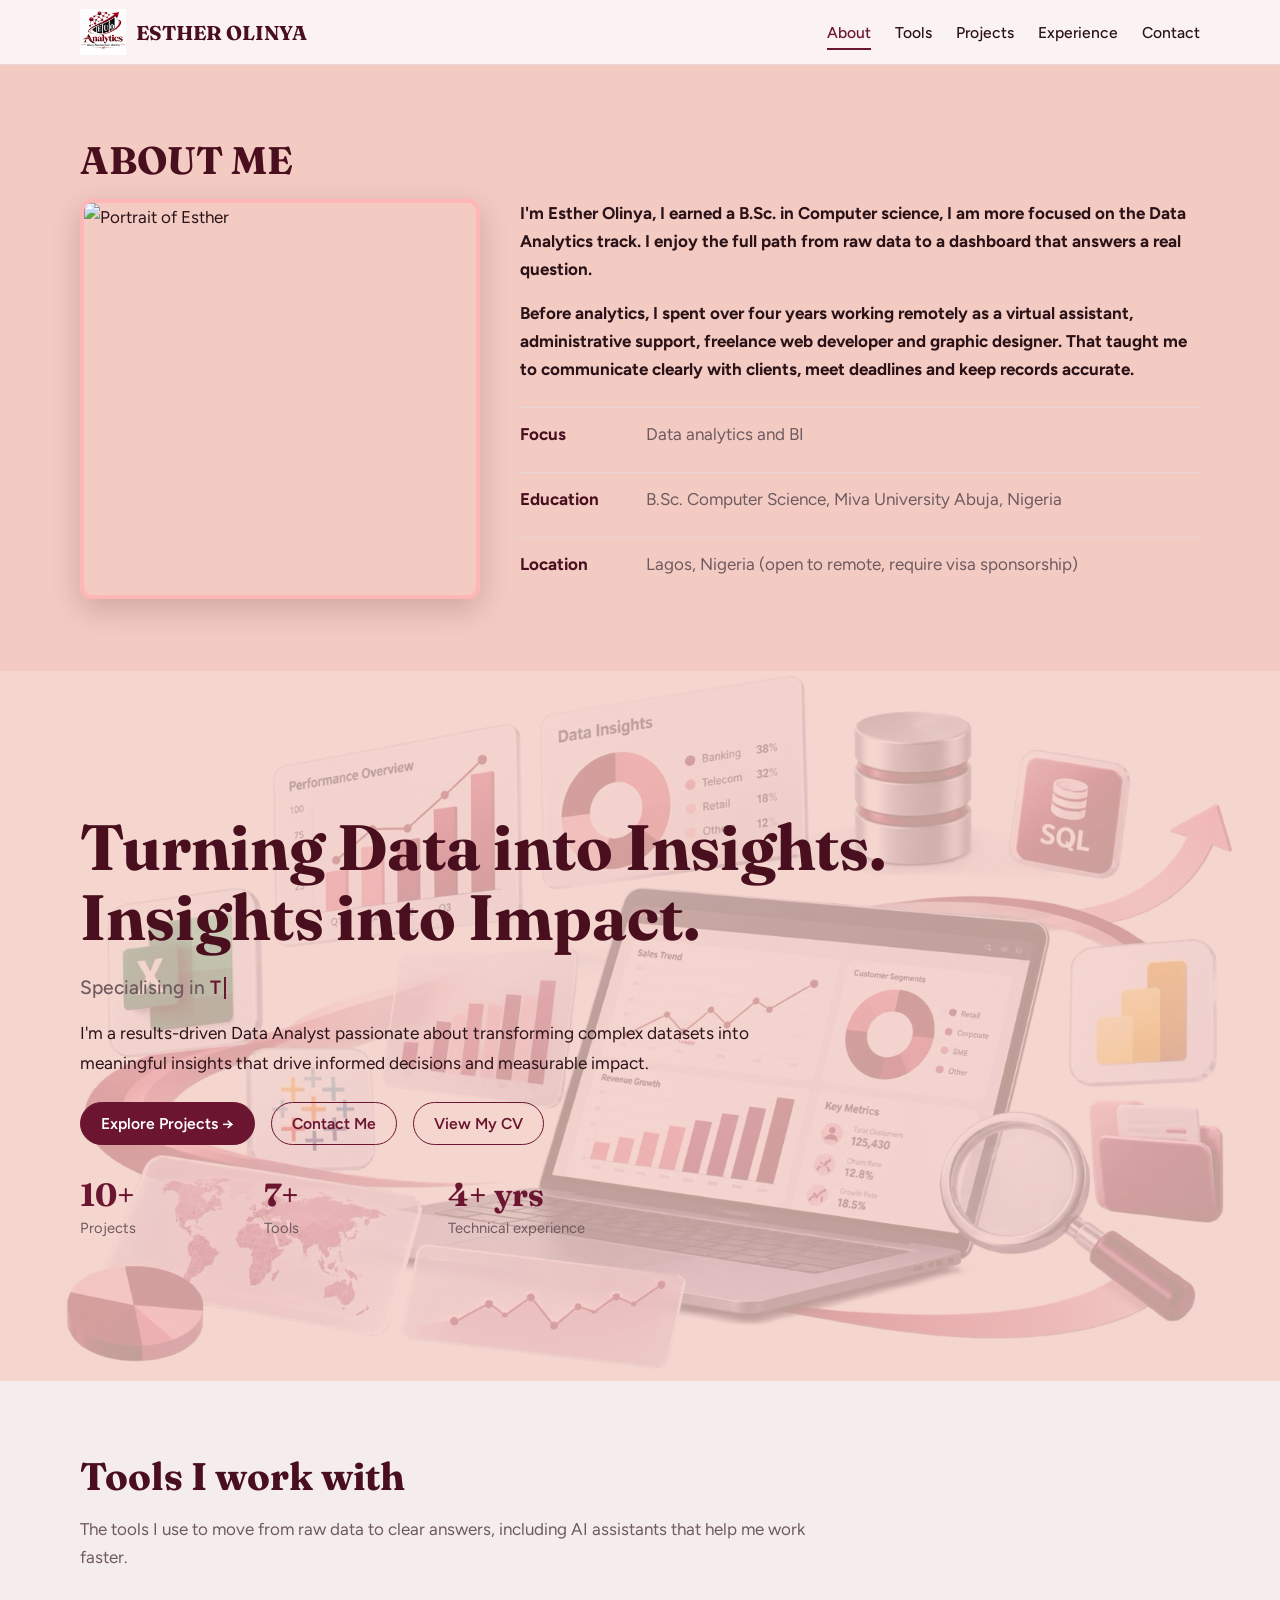
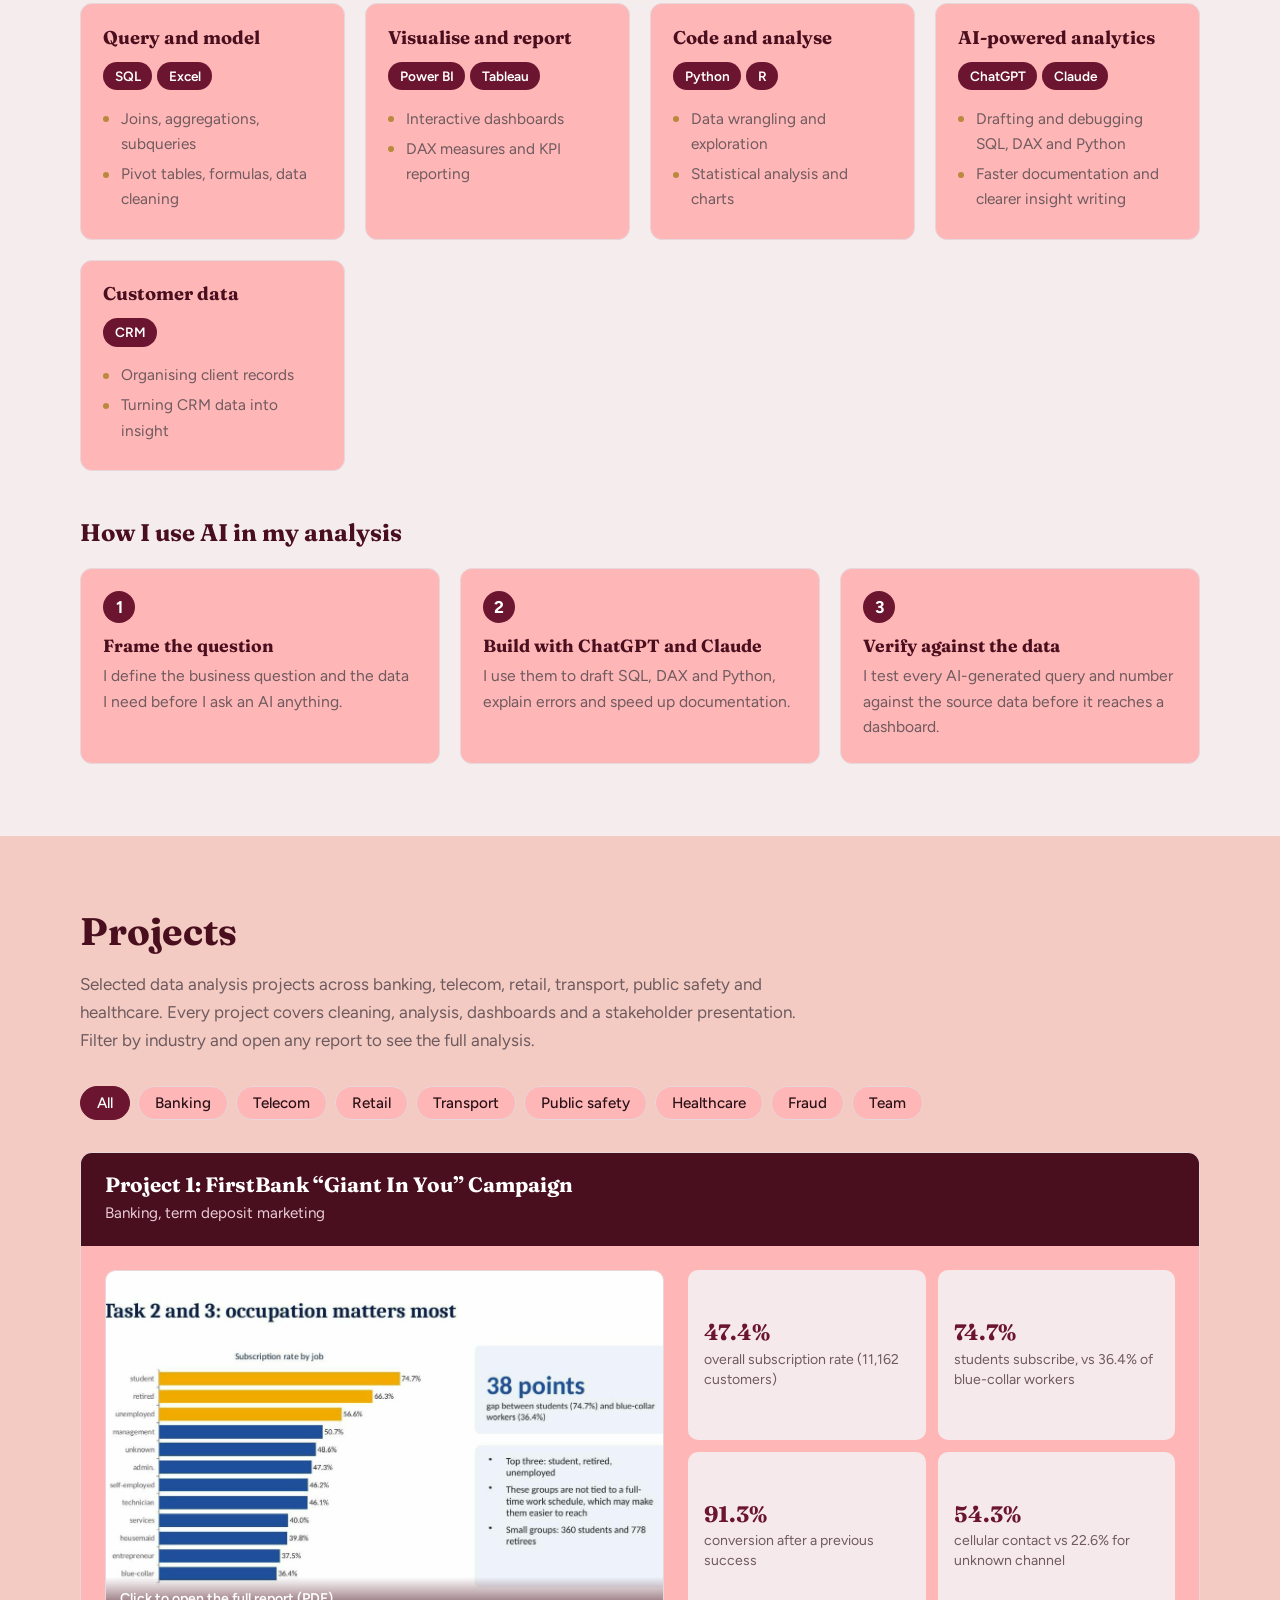
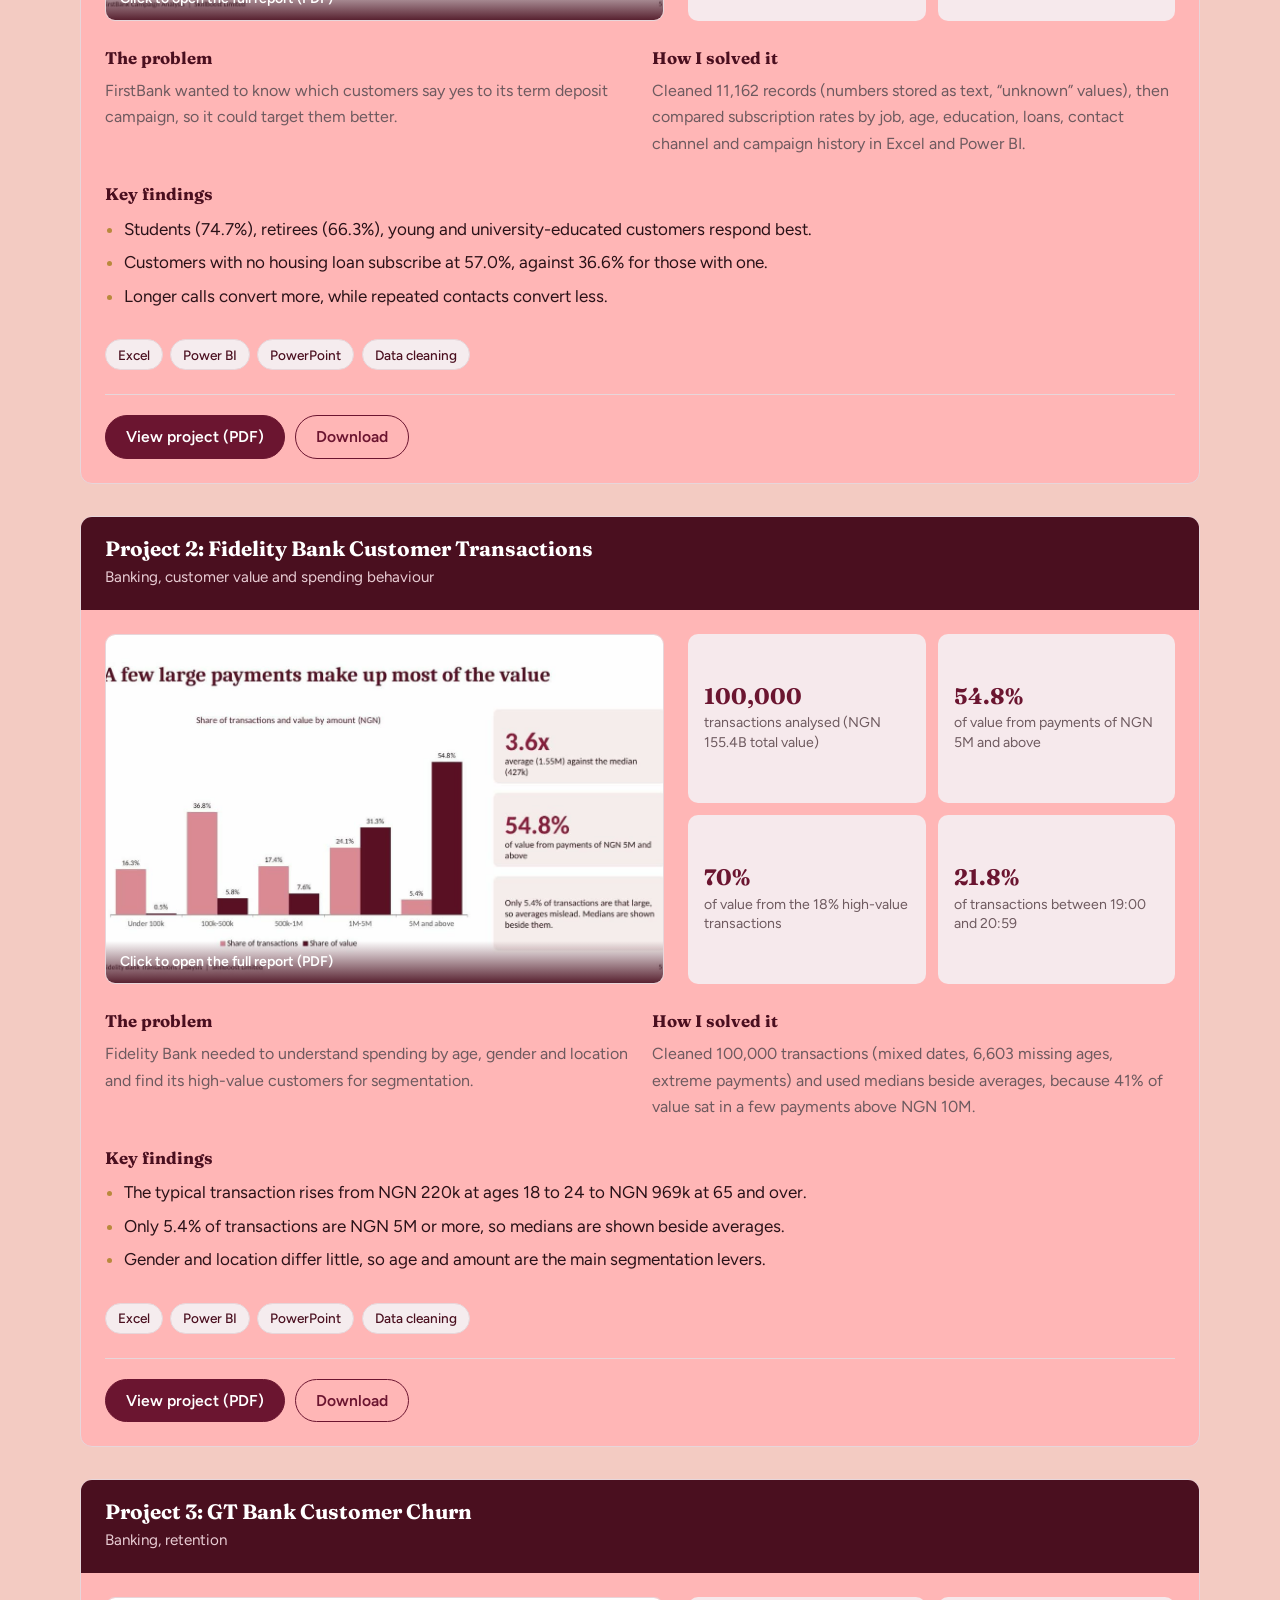
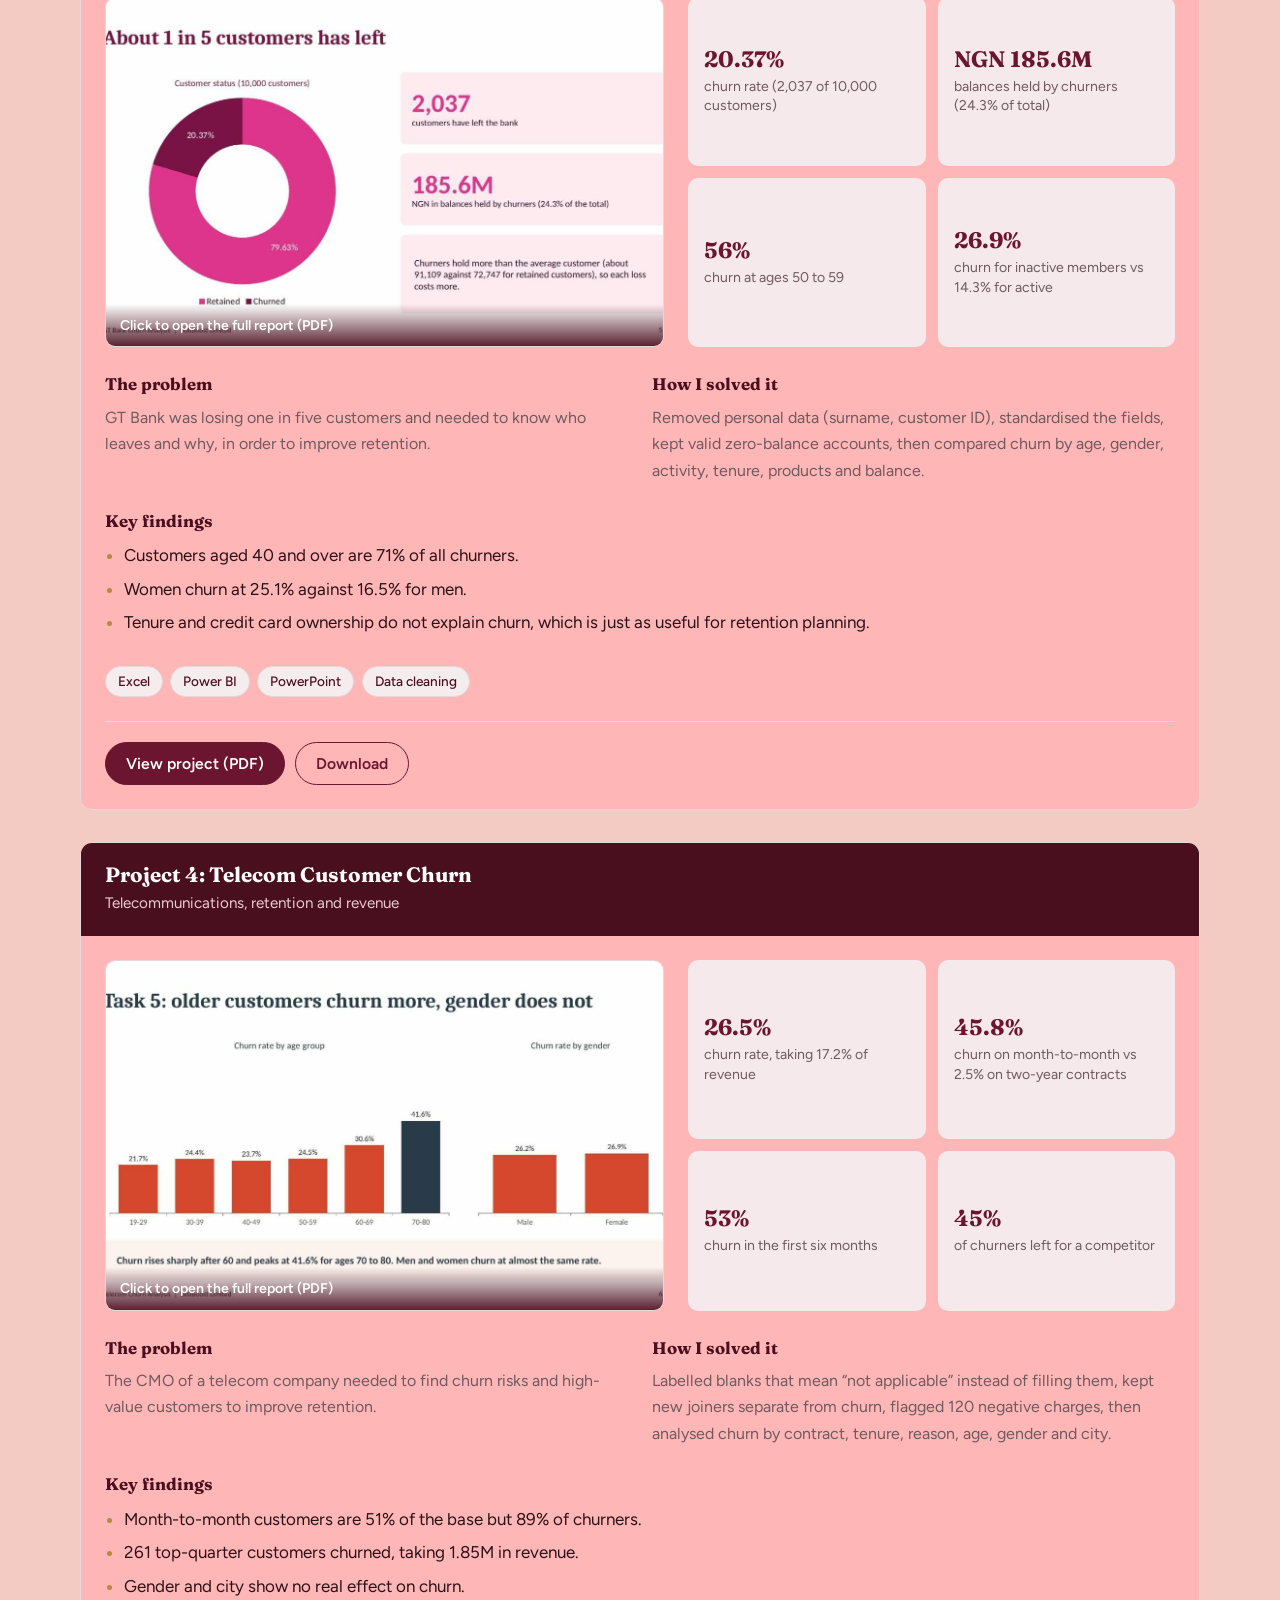
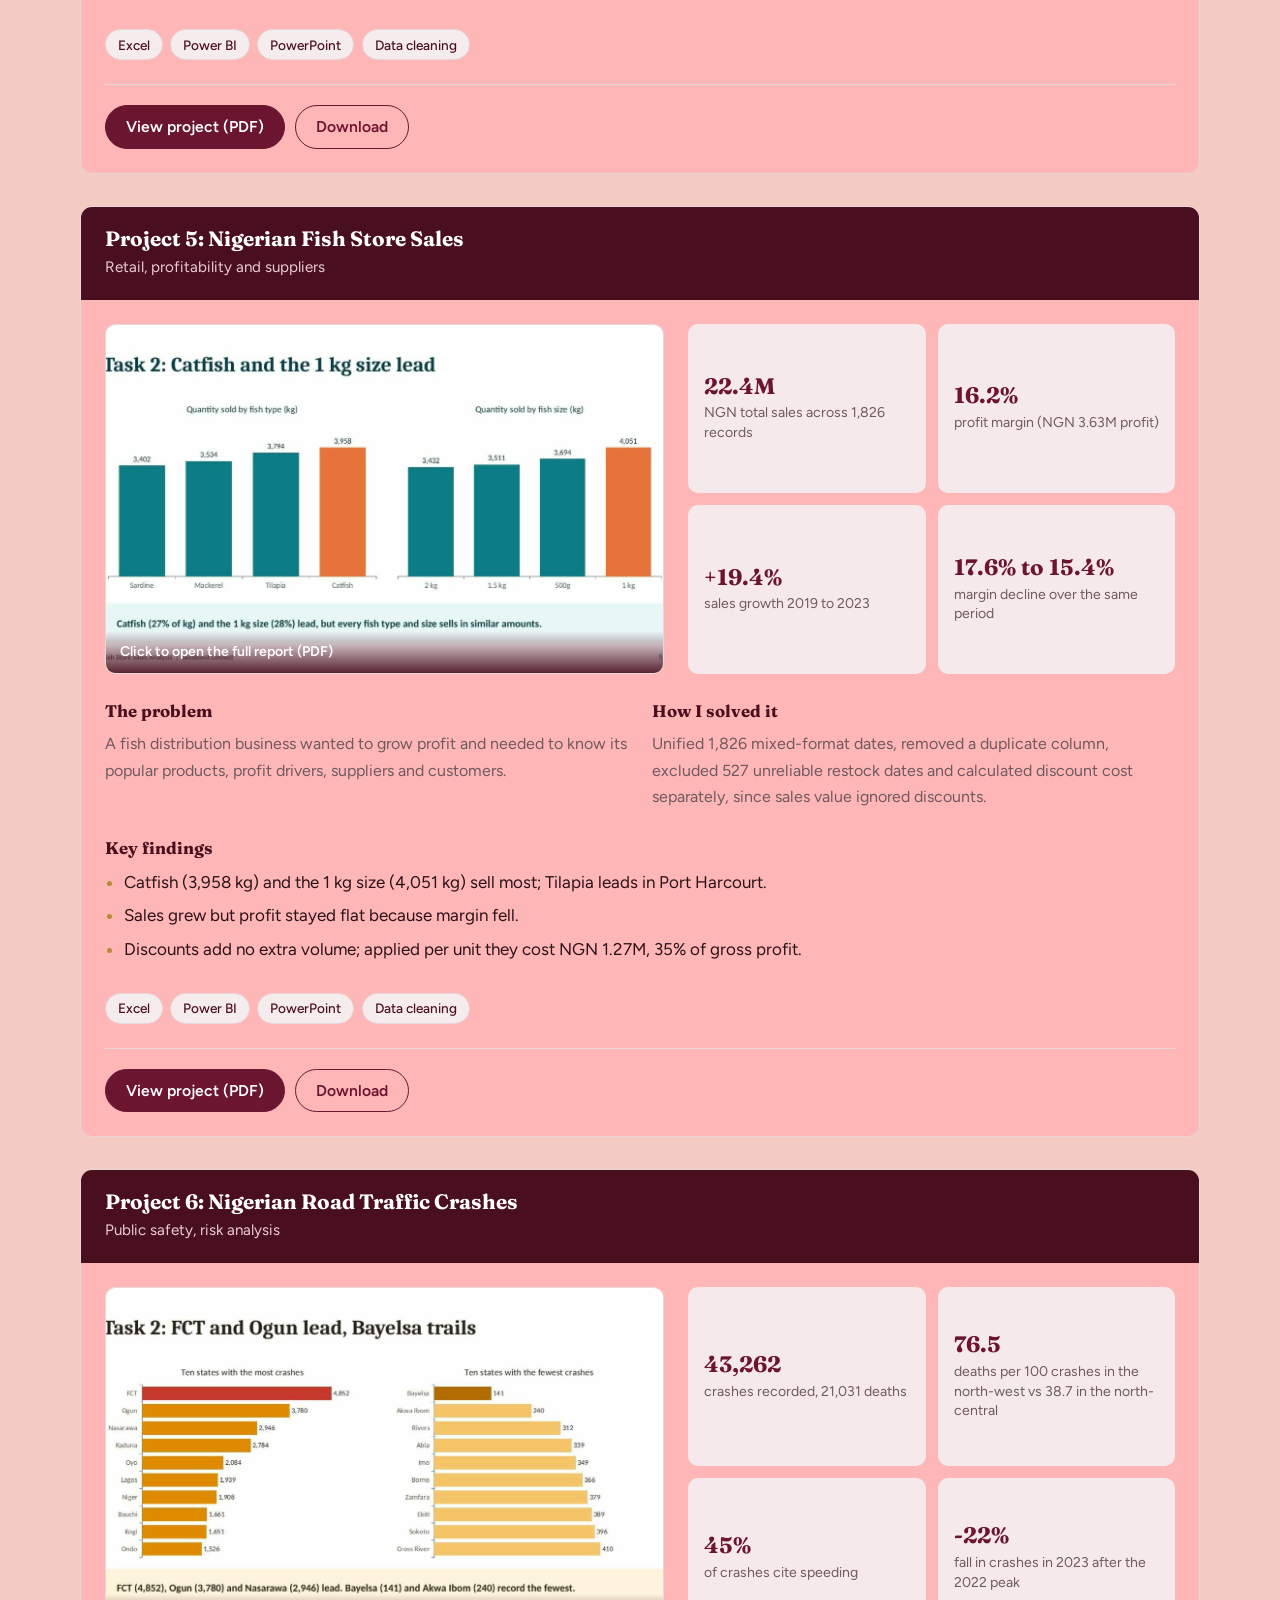
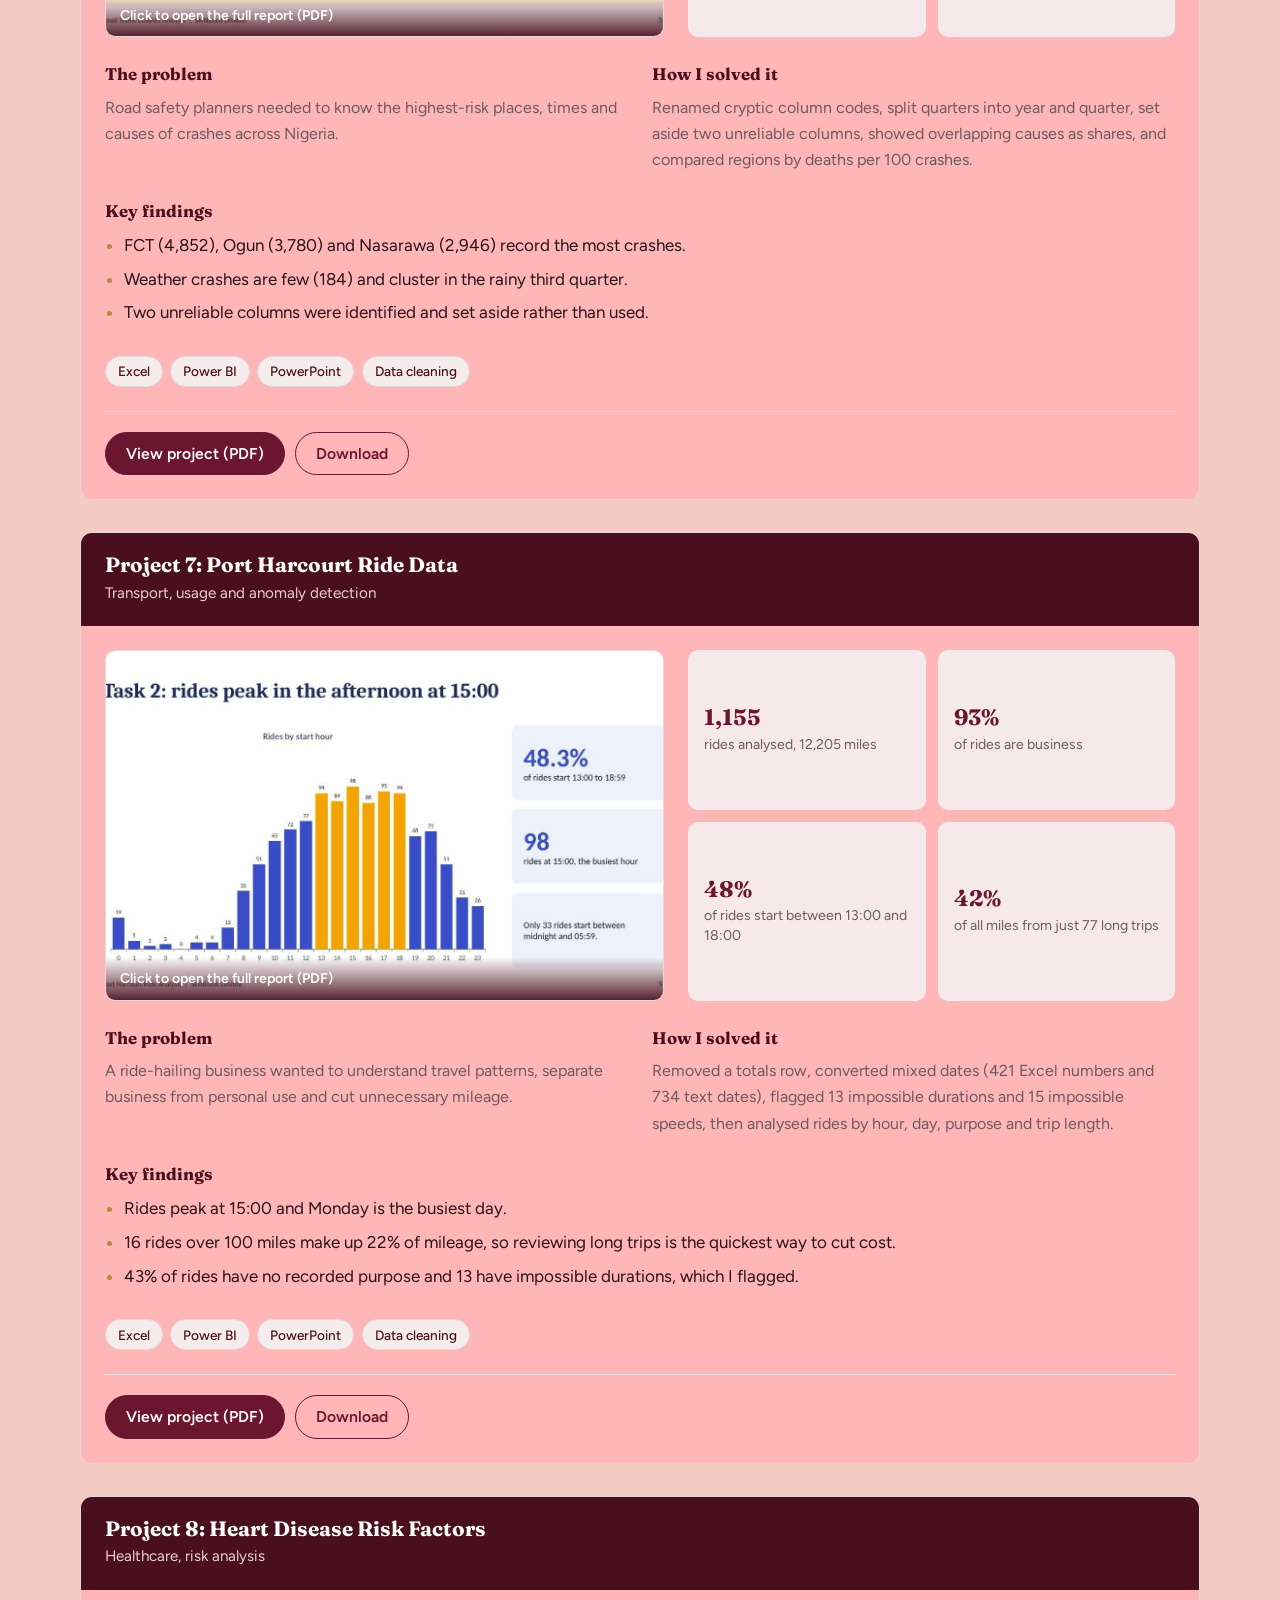
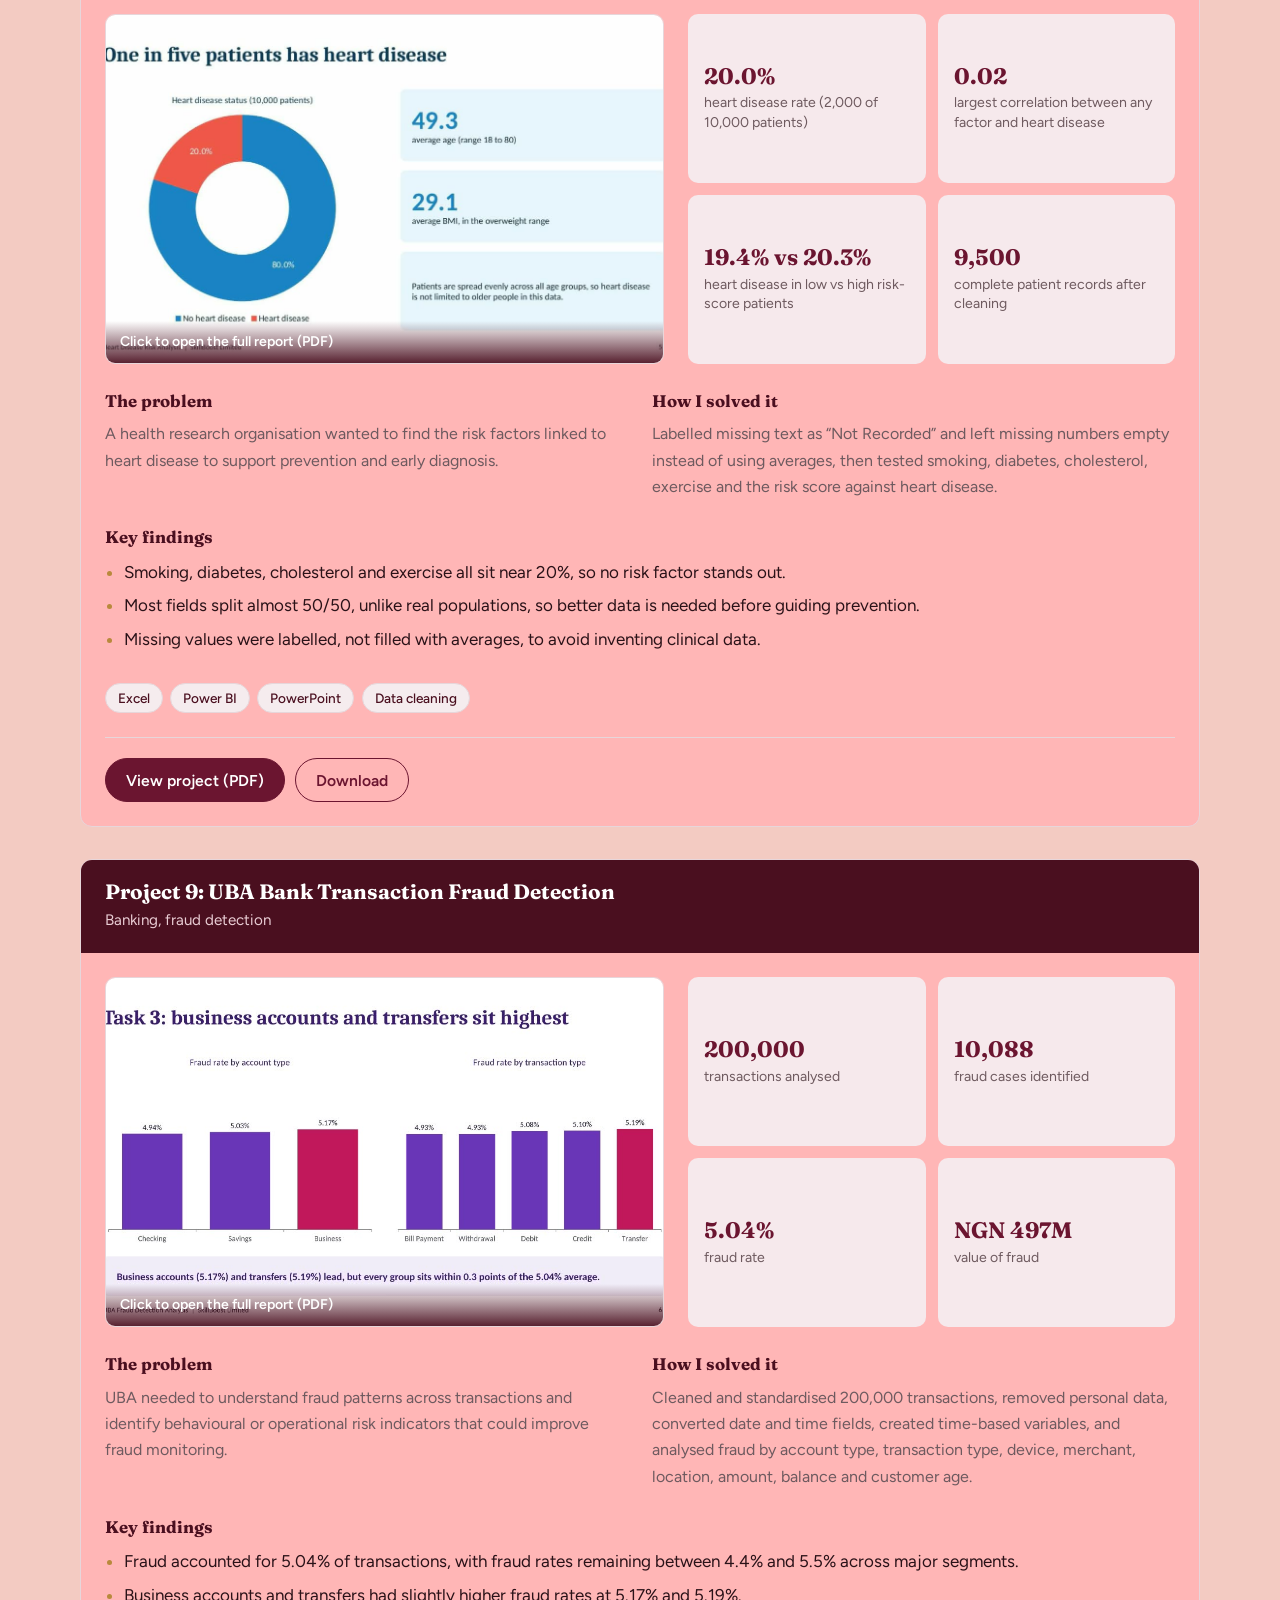
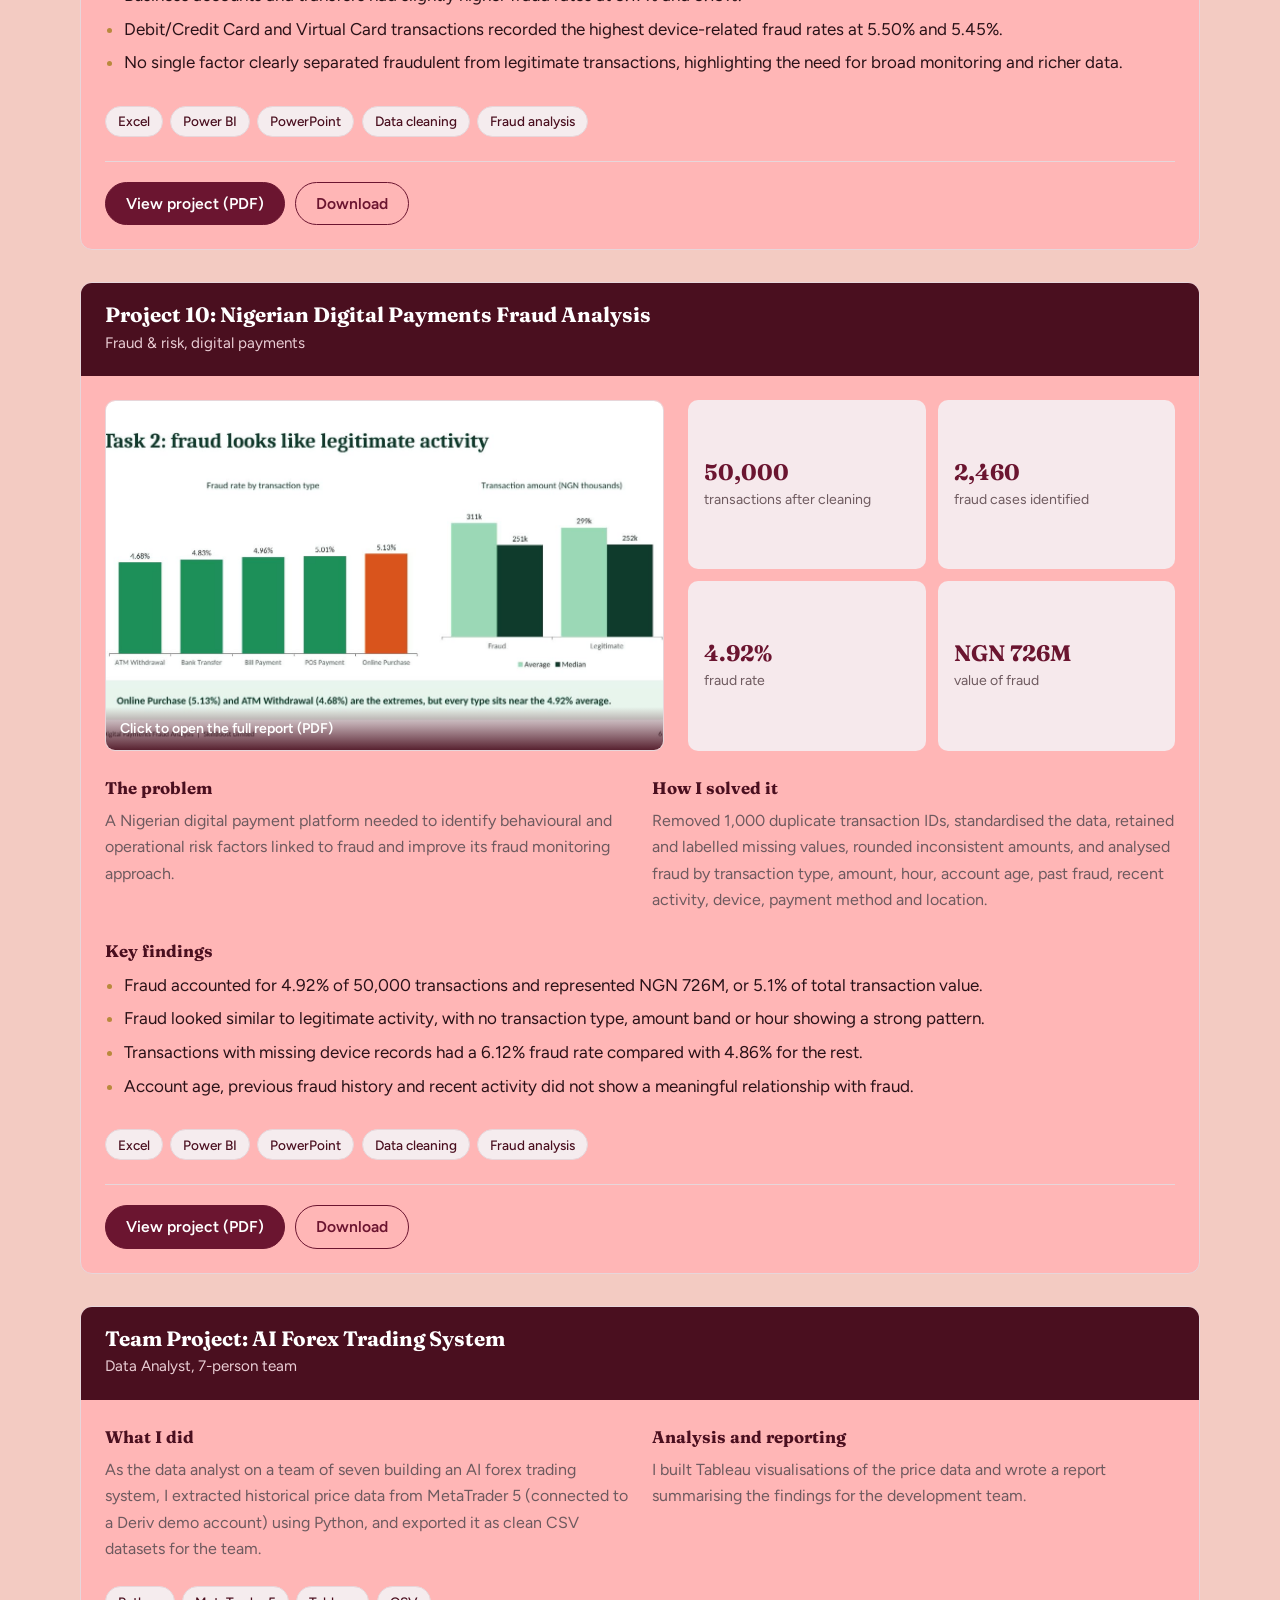
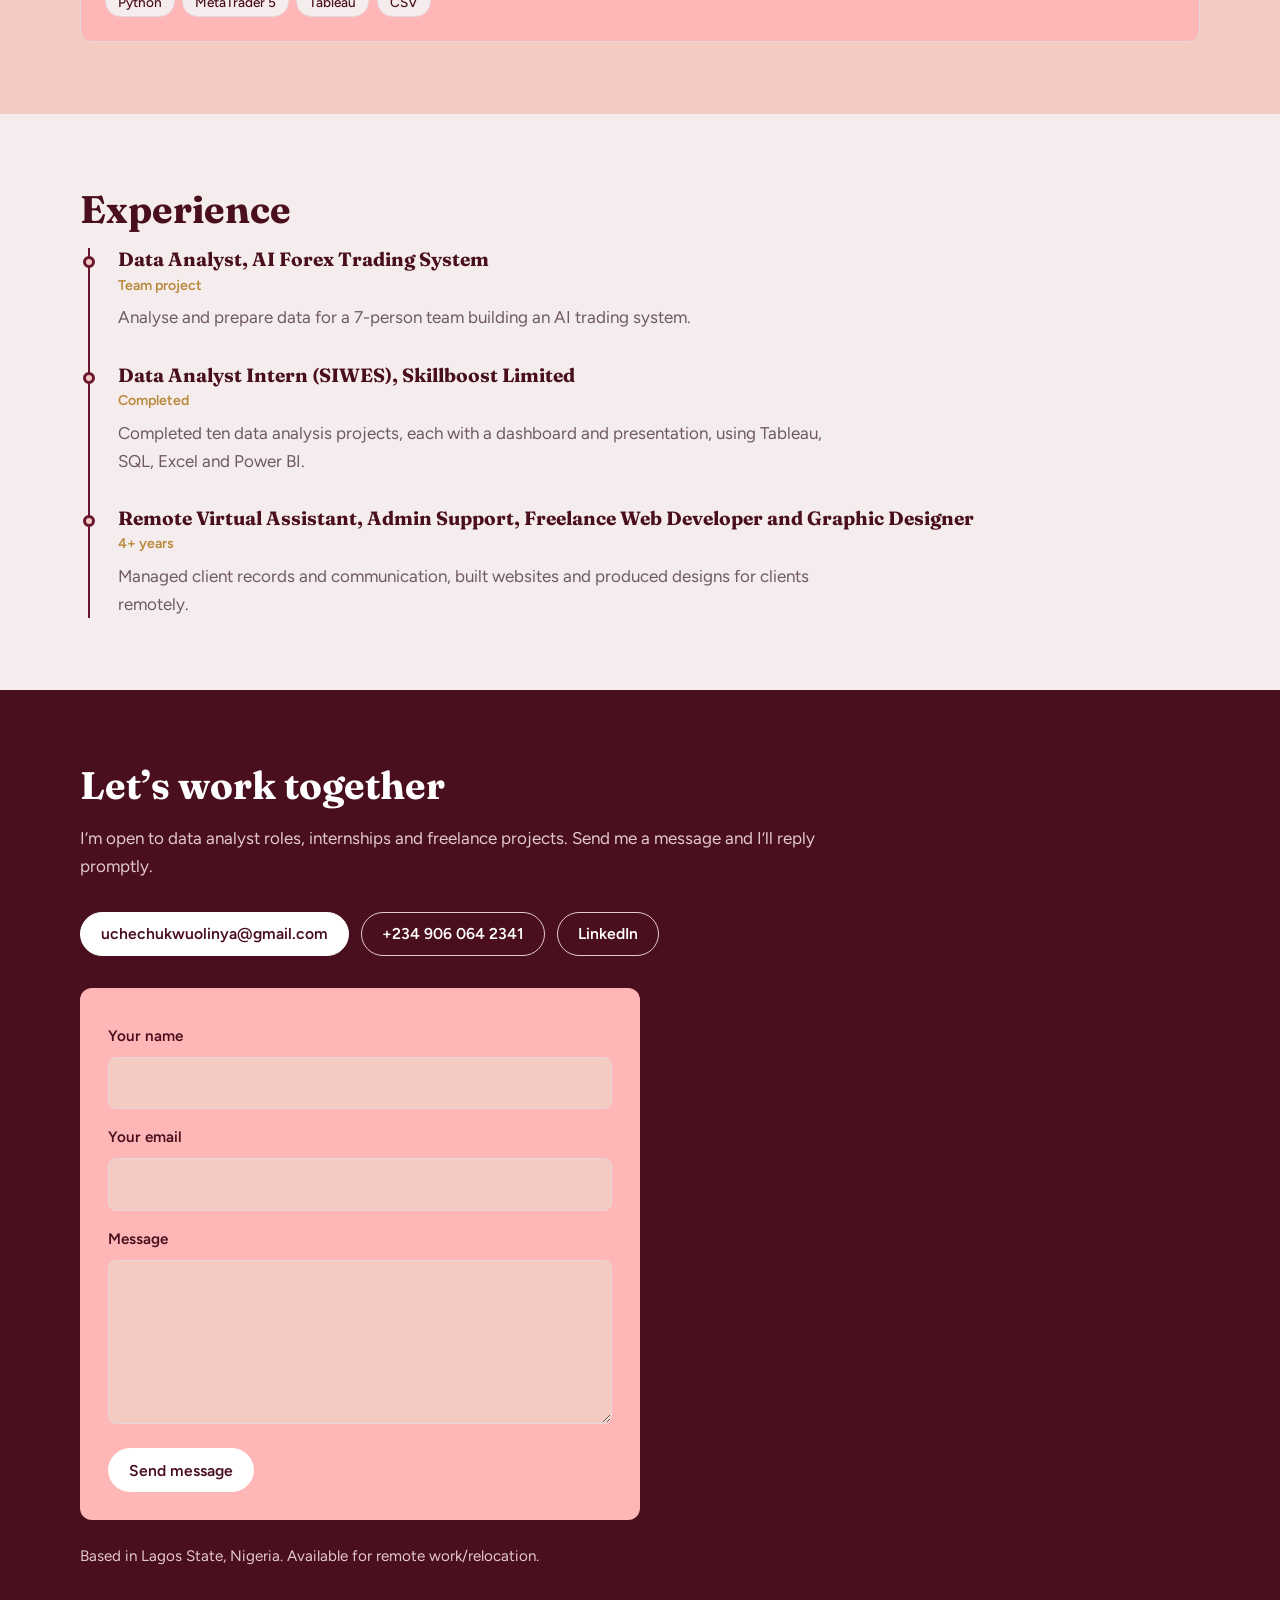
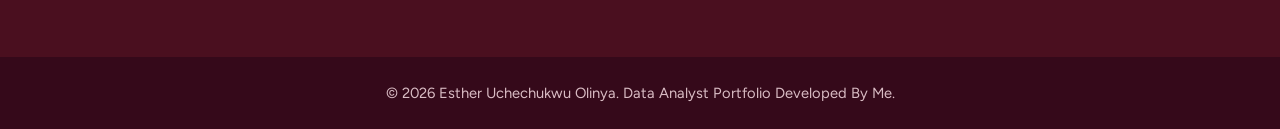
==== index.html @ eb490fb0 "Add files via upload" ====
<!DOCTYPE html>
<html lang="en">
<head>
<meta charset="UTF-8">
<meta name="viewport" content="width=device-width, initial-scale=1, viewport-fit=cover">
<title>Esther Uchechukwu Olinya | Data Analyst Portfolio</title>
<meta name="description" content="Data analyst portfolio: SQL, Power BI, Tableau, Excel, R, Python and CRM.">
<meta name="theme-color" content="#6b1530">
<meta property="og:title" content="Esther Uchechukwu Olinya | Data Analyst Portfolio">
<meta property="og:description" content="Data analysis projects across banking, telecom, retail, transport, public safety and healthcare.">
<meta property="og:type" content="website">
<meta property="og:image" content="images/hero.jpg">
<link rel="icon" href="My LOGO.jpeg" type="image/svg+xml">
<link rel="preconnect" href="https://fonts.googleapis.com">
<link rel="preconnect" href="https://fonts.gstatic.com" crossorigin>
<link href="https://fonts.googleapis.com/css2?family=Fraunces:opsz,wght@9..144,500;9..144,700&family=Figtree:wght@400;500;600&display=swap" rel="stylesheet">
<link rel="stylesheet" href="style.css">
</head>
<body>

<a class="skip" href="#projects">Skip to projects</a>
<div id="bar"></div>
<header class="nav"><div class="wrap">
  <a class="logo" href="#top"><img src="My LOGO.jpeg" alt="EUO logo" width="48" height="46"><span>ESTHER OLINYA</span></a>
  <nav aria-label="Main"><ul>
    <li><a href="#about">About</a></li><li><a href="#tools">Tools</a></li>
    <li><a href="#projects">Projects</a></li><li class="hide-s"><a href="#experience">Experience</a></li>
    <li><a href="#contact">Contact</a></li>
  </ul></nav>
</div></header>

<section id="about"><div class="wrap">
  <h2>ABOUT ME</h2>
  <div class="about">
    <!-- PROFILE PHOTO -->
    <img src="MY PHOTO.jpeg" alt="Portrait of Esther" width="320" height="320" style="width:100%;height:auto;aspect-ratio:1;object-fit:cover;border:4px solid var(--card);box-shadow:0 10px 30px rgba(74,15,31,.2)">
    <div>
      <p><b>I'm Esther Olinya, I earned a B.Sc. in Computer science, I am more focused on the Data Analytics track. I enjoy the full path from raw data to a dashboard that answers a real question.</b></p>
      <p><b>Before analytics, I spent over four years working remotely as a virtual assistant, administrative support, freelance web developer and graphic designer. That taught me to communicate clearly with clients, meet deadlines and keep records accurate.</b></p>
      <div class="facts">
        <div><b>Focus</b><span>Data analytics and BI</span></div>
        <div><b>Education</b><span>B.Sc. Computer Science, Miva University Abuja, Nigeria</span></div>
        <div><b>Location</b><span>Lagos, Nigeria (open to remote, require visa sponsorship)</span></div>
      </div>
    </div>
  </div>
</div></section>

<main id="top">
<div class="hero">
  <div class="wrap">

    <div class="hero-content">
      <h1>Turning Data into Insights. Insights into Impact.</h1>

      <div class="rot" aria-live="off">
        Specialising in <b id="rot">SQL</b><i class="cursor"></i>
      </div>

      <p>
        I'm a results-driven Data Analyst
        passionate about transforming complex datasets into meaningful
        insights that drive informed decisions and measurable impact.
      </p>

      <div class="btns">
        <a class="btn solid" href="#projects">Explore Projects →</a>
        <a class="btn" href="#contact">Contact Me</a>
        <a class="btn" href="Esther_Uchechukwu_Olinya_Data_Analyst_CV.pdf">View My CV</a>
      </div>

      <div class="stats">
        <div><b><span data-count="10" data-suffix="+">10+</span></b><span>Projects</span></div>
        <div><b><span data-count="7" data-suffix="+">7+</span></b><span>Tools</span></div>
        <div><b><span data-count="4" data-suffix="+ yrs">4+ yrs</span></b><span>Technical experience</span></div>
      </div>
    </div> <!-- closes hero-content -->

    <img class="floaty" src="Dashboard Snapshot.jpeg" alt="Data analytics dashboards and visualisation collage">

  </div>
</div>



<section id="tools" class="alt"><div class="wrap">
  <h2>Tools I work with</h2>
  <p class="intro">The tools I use to move from raw data to clear answers, including AI assistants that help me work faster.</p>
  <div class="tools">
    <div class="tool"><h3>Query and model</h3><span class="tag">SQL</span><span class="tag">Excel</span><ul><li>Joins, aggregations, subqueries</li><li>Pivot tables, formulas, data cleaning</li></ul></div>
    <div class="tool"><h3>Visualise and report</h3><span class="tag">Power BI</span><span class="tag">Tableau</span><ul><li>Interactive dashboards</li><li>DAX measures and KPI reporting</li></ul></div>
    <div class="tool"><h3>Code and analyse</h3><span class="tag">Python</span><span class="tag">R</span><ul><li>Data wrangling and exploration</li><li>Statistical analysis and charts</li></ul></div>
    <div class="tool"><h3>AI-powered analytics</h3><span class="tag">ChatGPT</span><span class="tag">Claude</span><ul><li>Drafting and debugging SQL, DAX and Python</li><li>Faster documentation and clearer insight writing</li></ul></div>
    <div class="tool"><h3>Customer data</h3><span class="tag">CRM</span><ul><li>Organising client records</li><li>Turning CRM data into insight</li></ul></div>
  </div>

    <h3 class="sub">How I use AI in my analysis</h3>
    <div class="steps">
      <div class="step"><span>1</span><h4>Frame the question</h4><p>I define the business question and the data I need before I ask an AI anything.</p></div>
      <div class="step"><span>2</span><h4>Build with ChatGPT and Claude</h4><p>I use them to draft SQL, DAX and Python, explain errors and speed up documentation.</p></div>
      <div class="step"><span>3</span><h4>Verify against the data</h4><p>I test every AI-generated query and number against the source data before it reaches a dashboard.</p></div>
    </div>
  </div></section>

<section id="projects"><div class="wrap">
  <h2>Projects</h2>
  <p class="intro">Selected data analysis projects across banking, telecom, retail, transport, public safety and healthcare. Every project covers cleaning, analysis, dashboards and a stakeholder presentation. Filter by industry and open any report to see the full analysis.</p>
  <div class="filters" role="group" aria-label="Filter projects by industry"><button class="chip on" data-f="All">All</button><button class="chip" data-f="Banking">Banking</button><button class="chip" data-f="Telecom">Telecom</button><button class="chip" data-f="Retail">Retail</button><button class="chip" data-f="Transport">Transport</button><button class="chip" data-f="Public safety">Public safety</button><button class="chip" data-f="Healthcare">Healthcare</button><button class="chip" data-f="Fraud">Fraud</button><button class="chip" data-f="Team">Team</button></div>
  <div class="projects">
    <article class="proj" data-cat="Banking">
      <header><h3>Project 1: FirstBank “Giant In You” Campaign</h3><small>Banking, term deposit marketing</small></header>
      <div class="pbody">
        <div class="pgrid">
          <a href="FirstBank_Campaign_Analysis.pdf" target="_blank" rel="noopener" class="pimg"><img src="First bank.jpeg" alt="Chart from the FirstBank “Giant In You” Campaign analysis" loading="lazy"><span>Click to open the full report (PDF)</span></a>
          <div class="ins t2"><div><b>47.4%</b><span>overall subscription rate (11,162 customers)</span></div><div><b>74.7%</b><span>students subscribe, vs 36.4% of blue-collar workers</span></div><div><b>91.3%</b><span>conversion after a previous success</span></div><div><b>54.3%</b><span>cellular contact vs 22.6% for unknown channel</span></div></div>
        </div>
        <div class="ps"><div><b>The problem</b><p>FirstBank wanted to know which customers say yes to its term deposit campaign, so it could target them better.</p></div><div><b>How I solved it</b><p>Cleaned 11,162 records (numbers stored as text, “unknown” values), then compared subscription rates by job, age, education, loans, contact channel and campaign history in Excel and Power BI.</p></div></div>
        <div><b class="kf">Key findings</b><ul class="fl"><li>Students (74.7%), retirees (66.3%), young and university-educated customers respond best.</li><li>Customers with no housing loan subscribe at 57.0%, against 36.6% for those with one.</li><li>Longer calls convert more, while repeated contacts convert less.</li></ul></div>
        <div class="chips"><span>Excel</span><span>Power BI</span><span>PowerPoint</span><span>Data cleaning</span></div>
        <!-- To show the Google Drive button: paste your PPTX link in href and delete the word "hidden" -->
        <div class="links"><a class="btn solid" href="FirstBank_Campaign_Analysis.pdf" target="_blank" rel="noopener">View project (PDF)</a><a class="btn" hidden data-slot="drive" href="https://drive.google.com/" target="_blank" rel="noopener">Presentation (Google Drive)</a><a class="btn" href="FirstBank_Campaign_Analysis.pdf" download>Download</a></div>
      </div>
    </article>
    <article class="proj" data-cat="Banking">
      <header><h3>Project 2: Fidelity Bank Customer Transactions</h3><small>Banking, customer value and spending behaviour</small></header>
      <div class="pbody">
        <div class="pgrid">
          <a href="Fidelity_Transactions_Analysis.pdf" target="_blank" rel="noopener" class="pimg"><img src="Fidelity bank.jpeg" alt="Chart from the Fidelity Bank Customer Transactions analysis" loading="lazy"><span>Click to open the full report (PDF)</span></a>
          <div class="ins t2"><div><b>100,000</b><span>transactions analysed (NGN 155.4B total value)</span></div><div><b>54.8%</b><span>of value from payments of NGN 5M and above</span></div><div><b>70%</b><span>of value from the 18% high-value transactions</span></div><div><b>21.8%</b><span>of transactions between 19:00 and 20:59</span></div></div>
        </div>
        <div class="ps"><div><b>The problem</b><p>Fidelity Bank needed to understand spending by age, gender and location and find its high-value customers for segmentation.</p></div><div><b>How I solved it</b><p>Cleaned 100,000 transactions (mixed dates, 6,603 missing ages, extreme payments) and used medians beside averages, because 41% of value sat in a few payments above NGN 10M.</p></div></div>
        <div><b class="kf">Key findings</b><ul class="fl"><li>The typical transaction rises from NGN 220k at ages 18 to 24 to NGN 969k at 65 and over.</li><li>Only 5.4% of transactions are NGN 5M or more, so medians are shown beside averages.</li><li>Gender and location differ little, so age and amount are the main segmentation levers.</li></ul></div>
        <div class="chips"><span>Excel</span><span>Power BI</span><span>PowerPoint</span><span>Data cleaning</span></div>
        <!-- To show the Google Drive button: paste your PPTX link in href and delete the word "hidden" -->
        <div class="links"><a class="btn solid" href="Fidelity_Transactions_Analysis.pdf" target="_blank" rel="noopener">View project (PDF)</a><a class="btn" hidden data-slot="drive" href="https://drive.google.com/" target="_blank" rel="noopener">Presentation (Google Drive)</a><a class="btn" href="Fidelity_Transactions_Analysis.pdf" download>Download</a></div>
      </div>
    </article>
    <article class="proj" data-cat="Banking">
      <header><h3>Project 3: GT Bank Customer Churn</h3><small>Banking, retention</small></header>
      <div class="pbody">
        <div class="pgrid">
          <a href="GTBank_Churn_Analysis.pdf" target="_blank" rel="noopener" class="pimg"><img src="GTB bank churn.jpeg" alt="Chart from the GT Bank Customer Churn analysis" loading="lazy"><span>Click to open the full report (PDF)</span></a>
          <div class="ins t2"><div><b>20.37%</b><span>churn rate (2,037 of 10,000 customers)</span></div><div><b>NGN 185.6M</b><span>balances held by churners (24.3% of total)</span></div><div><b>56%</b><span>churn at ages 50 to 59</span></div><div><b>26.9%</b><span>churn for inactive members vs 14.3% for active</span></div></div>
        </div>
        <div class="ps"><div><b>The problem</b><p>GT Bank was losing one in five customers and needed to know who leaves and why, in order to improve retention.</p></div><div><b>How I solved it</b><p>Removed personal data (surname, customer ID), standardised the fields, kept valid zero-balance accounts, then compared churn by age, gender, activity, tenure, products and balance.</p></div></div>
        <div><b class="kf">Key findings</b><ul class="fl"><li>Customers aged 40 and over are 71% of all churners.</li><li>Women churn at 25.1% against 16.5% for men.</li><li>Tenure and credit card ownership do not explain churn, which is just as useful for retention planning.</li></ul></div>
        <div class="chips"><span>Excel</span><span>Power BI</span><span>PowerPoint</span><span>Data cleaning</span></div>
        <!-- To show the Google Drive button: paste your PPTX link in href and delete the word "hidden" -->
        <div class="links"><a class="btn solid" href="GTBank_Churn_Analysis.pdf" target="_blank" rel="noopener">View project (PDF)</a><a class="btn" hidden data-slot="drive" href="https://drive.google.com/" target="_blank" rel="noopener">Presentation (Google Drive)</a><a class="btn" href="GTBank_Churn_Analysis.pdf" download>Download</a></div>
      </div>
    </article>
    <article class="proj" data-cat="Telecom">
      <header><h3>Project 4: Telecom Customer Churn</h3><small>Telecommunications, retention and revenue</small></header>
      <div class="pbody">
        <div class="pgrid">
          <a href="Telecom_Customer_Churn_Analysis.pdf" target="_blank" rel="noopener" class="pimg"><img src="telecom churn.jpeg" alt="Chart from the Telecom Customer Churn analysis" loading="lazy"><span>Click to open the full report (PDF)</span></a>
          <div class="ins t2"><div><b>26.5%</b><span>churn rate, taking 17.2% of revenue</span></div><div><b>45.8%</b><span>churn on month-to-month vs 2.5% on two-year contracts</span></div><div><b>53%</b><span>churn in the first six months</span></div><div><b>45%</b><span>of churners left for a competitor</span></div></div>
        </div>
        <div class="ps"><div><b>The problem</b><p>The CMO of a telecom company needed to find churn risks and high-value customers to improve retention.</p></div><div><b>How I solved it</b><p>Labelled blanks that mean “not applicable” instead of filling them, kept new joiners separate from churn, flagged 120 negative charges, then analysed churn by contract, tenure, reason, age, gender and city.</p></div></div>
        <div><b class="kf">Key findings</b><ul class="fl"><li>Month-to-month customers are 51% of the base but 89% of churners.</li><li>261 top-quarter customers churned, taking 1.85M in revenue.</li><li>Gender and city show no real effect on churn.</li></ul></div>
        <div class="chips"><span>Excel</span><span>Power BI</span><span>PowerPoint</span><span>Data cleaning</span></div>
        <!-- To show the Google Drive button: paste your PPTX link in href and delete the word "hidden" -->
        <div class="links"><a class="btn solid" href="Telecom_Customer_Churn_Analysis.pdf" target="_blank" rel="noopener">View project (PDF)</a><a class="btn" hidden data-slot="drive" href="https://drive.google.com/" target="_blank" rel="noopener">Presentation (Google Drive)</a><a class="btn" href="Telecom_Customer_Churn_Analysis.pdf" download>Download</a></div>
      </div>
    </article>
    <article class="proj" data-cat="Retail">
      <header><h3>Project 5: Nigerian Fish Store Sales</h3><small>Retail, profitability and suppliers</small></header>
      <div class="pbody">
        <div class="pgrid">
          <a href="Fish_Store_Sales_Analysis.pdf" target="_blank" rel="noopener" class="pimg"><img src="Fish store sales.jpeg" alt="Chart from the Nigerian Fish Store Sales analysis" loading="lazy"><span>Click to open the full report (PDF)</span></a>
          <div class="ins t2"><div><b>22.4M</b><span>NGN total sales across 1,826 records</span></div><div><b>16.2%</b><span>profit margin (NGN 3.63M profit)</span></div><div><b>+19.4%</b><span>sales growth 2019 to 2023</span></div><div><b>17.6% to 15.4%</b><span>margin decline over the same period</span></div></div>
        </div>
        <div class="ps"><div><b>The problem</b><p>A fish distribution business wanted to grow profit and needed to know its popular products, profit drivers, suppliers and customers.</p></div><div><b>How I solved it</b><p>Unified 1,826 mixed-format dates, removed a duplicate column, excluded 527 unreliable restock dates and calculated discount cost separately, since sales value ignored discounts.</p></div></div>
        <div><b class="kf">Key findings</b><ul class="fl"><li>Catfish (3,958 kg) and the 1 kg size (4,051 kg) sell most; Tilapia leads in Port Harcourt.</li><li>Sales grew but profit stayed flat because margin fell.</li><li>Discounts add no extra volume; applied per unit they cost NGN 1.27M, 35% of gross profit.</li></ul></div>
        <div class="chips"><span>Excel</span><span>Power BI</span><span>PowerPoint</span><span>Data cleaning</span></div>
        <!-- To show the Google Drive button: paste your PPTX link in href and delete the word "hidden" -->
        <div class="links"><a class="btn solid" href="Fish_Store_Sales_Analysis.pdf" target="_blank" rel="noopener">View project (PDF)</a><a class="btn" hidden data-slot="drive" href="https://drive.google.com/" target="_blank" rel="noopener">Presentation (Google Drive)</a><a class="btn" href="Fish_Store_Sales_Analysis.pdf" download>Download</a></div>
      </div>
    </article>
    <article class="proj" data-cat="Public safety">
      <header><h3>Project 6: Nigerian Road Traffic Crashes</h3><small>Public safety, risk analysis</small></header>
      <div class="pbody">
        <div class="pgrid">
          <a href="Road_Traffic_Crashes_Analysis.pdf" target="_blank" rel="noopener" class="pimg"><img src="Road-traffic Crashes.jpeg" alt="Chart from the Nigerian Road Traffic Crashes analysis" loading="lazy"><span>Click to open the full report (PDF)</span></a>
          <div class="ins t2"><div><b>43,262</b><span>crashes recorded, 21,031 deaths</span></div><div><b>76.5</b><span>deaths per 100 crashes in the north-west vs 38.7 in the north-central</span></div><div><b>45%</b><span>of crashes cite speeding</span></div><div><b>-22%</b><span>fall in crashes in 2023 after the 2022 peak</span></div></div>
        </div>
        <div class="ps"><div><b>The problem</b><p>Road safety planners needed to know the highest-risk places, times and causes of crashes across Nigeria.</p></div><div><b>How I solved it</b><p>Renamed cryptic column codes, split quarters into year and quarter, set aside two unreliable columns, showed overlapping causes as shares, and compared regions by deaths per 100 crashes.</p></div></div>
        <div><b class="kf">Key findings</b><ul class="fl"><li>FCT (4,852), Ogun (3,780) and Nasarawa (2,946) record the most crashes.</li><li>Weather crashes are few (184) and cluster in the rainy third quarter.</li><li>Two unreliable columns were identified and set aside rather than used.</li></ul></div>
        <div class="chips"><span>Excel</span><span>Power BI</span><span>PowerPoint</span><span>Data cleaning</span></div>
       
        <div class="links"><a class="btn solid" href="Road_Traffic_Crashes_Analysis.pdf" target="_blank" rel="noopener">View project (PDF)</a><a class="btn" hidden data-slot="drive" href="https://drive.google.com/" target="_blank" rel="noopener">Presentation (Google Drive)</a><a class="btn" href="Road_Traffic_Crashes_Analysis.pdf" download>Download</a></div>
      </div>
    </article>
    <article class="proj" data-cat="Transport">
      <header><h3>Project 7: Port Harcourt Ride Data</h3><small>Transport, usage and anomaly detection</small></header>
      <div class="pbody">
        <div class="pgrid">
          <a href="Port_Harcourt_Ride_Analysis.pdf" target="_blank" rel="noopener" class="pimg"><img src="PH-Ride Analysis.jpeg" alt="Chart from the Port Harcourt Ride Data analysis" loading="lazy"><span>Click to open the full report (PDF)</span></a>
          <div class="ins t2"><div><b>1,155</b><span>rides analysed, 12,205 miles</span></div><div><b>93%</b><span>of rides are business</span></div><div><b>48%</b><span>of rides start between 13:00 and 18:00</span></div><div><b>42%</b><span>of all miles from just 77 long trips</span></div></div>
        </div>
        <div class="ps"><div><b>The problem</b><p>A ride-hailing business wanted to understand travel patterns, separate business from personal use and cut unnecessary mileage.</p></div><div><b>How I solved it</b><p>Removed a totals row, converted mixed dates (421 Excel numbers and 734 text dates), flagged 13 impossible durations and 15 impossible speeds, then analysed rides by hour, day, purpose and trip length.</p></div></div>
        <div><b class="kf">Key findings</b><ul class="fl"><li>Rides peak at 15:00 and Monday is the busiest day.</li><li>16 rides over 100 miles make up 22% of mileage, so reviewing long trips is the quickest way to cut cost.</li><li>43% of rides have no recorded purpose and 13 have impossible durations, which I flagged.</li></ul></div>
        <div class="chips"><span>Excel</span><span>Power BI</span><span>PowerPoint</span><span>Data cleaning</span></div>
        <!-- To show the Google Drive button: paste your PPTX link in href and delete the word "hidden" -->
        <div class="links"><a class="btn solid" href="Port_Harcourt_Ride_Analysis.pdf" target="_blank" rel="noopener">View project (PDF)</a><a class="btn" hidden data-slot="drive" href="https://drive.google.com/" target="_blank" rel="noopener">Presentation (Google Drive)</a><a class="btn" href="Port_Harcourt_Ride_Analysis.pdf" download>Download</a></div>
      </div>
    </article>
    <article class="proj" data-cat="Healthcare">
      <header><h3>Project 8: Heart Disease Risk Factors</h3><small>Healthcare, risk analysis</small></header>
      <div class="pbody">
        <div class="pgrid">
          <a href="Heart_Disease_Risk_Analysis.pdf" target="_blank" rel="noopener" class="pimg"><img src="Heart disease risk.jpeg" alt="Chart from the Heart Disease Risk Factors analysis" loading="lazy"><span>Click to open the full report (PDF)</span></a>
          <div class="ins t2"><div><b>20.0%</b><span>heart disease rate (2,000 of 10,000 patients)</span></div><div><b>0.02</b><span>largest correlation between any factor and heart disease</span></div><div><b>19.4% vs 20.3%</b><span>heart disease in low vs high risk-score patients</span></div><div><b>9,500</b><span>complete patient records after cleaning</span></div></div>
        </div>
        <div class="ps"><div><b>The problem</b><p>A health research organisation wanted to find the risk factors linked to heart disease to support prevention and early diagnosis.</p></div><div><b>How I solved it</b><p>Labelled missing text as “Not Recorded” and left missing numbers empty instead of using averages, then tested smoking, diabetes, cholesterol, exercise and the risk score against heart disease.</p></div></div>
        <div><b class="kf">Key findings</b><ul class="fl"><li>Smoking, diabetes, cholesterol and exercise all sit near 20%, so no risk factor stands out.</li><li>Most fields split almost 50/50, unlike real populations, so better data is needed before guiding prevention.</li><li>Missing values were labelled, not filled with averages, to avoid inventing clinical data.</li></ul></div>
        <div class="chips"><span>Excel</span><span>Power BI</span><span>PowerPoint</span><span>Data cleaning</span></div>
        <!-- To show the Google Drive button: paste your PPTX link in href and delete the word "hidden" -->
        <div class="links"><a class="btn solid" href="Heart_Disease_Risk_Analysis.pdf" target="_blank" rel="noopener">View project (PDF)</a><a class="btn" hidden data-slot="drive" href="https://drive.google.com/" target="_blank" rel="noopener">Presentation (Google Drive)</a><a class="btn" href="Heart_Disease_Risk_Analysis.pdf" download>Download</a></div>
      </div>
    </article>

    <article class="proj" data-cat="Fraud">
  <header><h3>Project 9: UBA Bank Transaction Fraud Detection</h3><small>Banking, fraud detection</small></header>
  <div class="pbody">
    <div class="pgrid">
      <a href="UBA_Fraud_Detection_Analysis.pdf" target="_blank" rel="noopener" class="pimg"><img src="UBA-chart.jpeg" alt="Chart from the UBA Bank Transaction Fraud Detection analysis" loading="lazy"><span>Click to open the full report (PDF)</span></a>
      <div class="ins t2"><div><b>200,000</b><span>transactions analysed</span></div><div><b>10,088</b><span>fraud cases identified</span></div><div><b>5.04%</b><span>fraud rate</span></div><div><b>NGN 497M</b><span>value of fraud</span></div></div>
    </div>
    <div class="ps"><div><b>The problem</b><p>UBA needed to understand fraud patterns across transactions and identify behavioural or operational risk indicators that could improve fraud monitoring.</p></div><div><b>How I solved it</b><p>Cleaned and standardised 200,000 transactions, removed personal data, converted date and time fields, created time-based variables, and analysed fraud by account type, transaction type, device, merchant, location, amount, balance and customer age.</p></div></div>
    <div><b class="kf">Key findings</b><ul class="fl"><li>Fraud accounted for 5.04% of transactions, with fraud rates remaining between 4.4% and 5.5% across major segments.</li><li>Business accounts and transfers had slightly higher fraud rates at 5.17% and 5.19%.</li><li>Debit/Credit Card and Virtual Card transactions recorded the highest device-related fraud rates at 5.50% and 5.45%.</li><li>No single factor clearly separated fraudulent from legitimate transactions, highlighting the need for broad monitoring and richer data.</li></ul></div>
    <div class="chips"><span>Excel</span><span>Power BI</span><span>PowerPoint</span><span>Data cleaning</span><span>Fraud analysis</span></div>
    <div class="links"><a class="btn solid" href="UBA_Fraud_Detection_Analysis.pdf" target="_blank" rel="noopener">View project (PDF)</a><a class="btn" hidden data-slot="drive" href="https://drive.google.com/" target="_blank" rel="noopener">Presentation (Google Drive)</a><a class="btn" href="UBA_Fraud_Detection_Analysis.pdf" download>Download</a></div>
  </div>
</article>

<article class="proj" data-cat="Fraud">
  <header><h3>Project 10: Nigerian Digital Payments Fraud Analysis</h3><small>Fraud & risk, digital payments</small></header>
  <div class="pbody">
    <div class="pgrid">
      <a href="Digital_Payments_Fraud_Analysis.pdf" target="_blank" rel="noopener" class="pimg"><img src="Digital Fraud Chart.jpeg" alt="Chart from the Nigerian Digital Payments Fraud Analysis" loading="lazy"><span>Click to open the full report (PDF)</span></a>
      <div class="ins t2"><div><b>50,000</b><span>transactions after cleaning</span></div><div><b>2,460</b><span>fraud cases identified</span></div><div><b>4.92%</b><span>fraud rate</span></div><div><b>NGN 726M</b><span>value of fraud</span></div></div>
    </div>
    <div class="ps"><div><b>The problem</b><p>A Nigerian digital payment platform needed to identify behavioural and operational risk factors linked to fraud and improve its fraud monitoring approach.</p></div><div><b>How I solved it</b><p>Removed 1,000 duplicate transaction IDs, standardised the data, retained and labelled missing values, rounded inconsistent amounts, and analysed fraud by transaction type, amount, hour, account age, past fraud, recent activity, device, payment method and location.</p></div></div>
    <div><b class="kf">Key findings</b><ul class="fl"><li>Fraud accounted for 4.92% of 50,000 transactions and represented NGN 726M, or 5.1% of total transaction value.</li><li>Fraud looked similar to legitimate activity, with no transaction type, amount band or hour showing a strong pattern.</li><li>Transactions with missing device records had a 6.12% fraud rate compared with 4.86% for the rest.</li><li>Account age, previous fraud history and recent activity did not show a meaningful relationship with fraud.</li></ul></div>
    <div class="chips"><span>Excel</span><span>Power BI</span><span>PowerPoint</span><span>Data cleaning</span><span>Fraud analysis</span></div>
    <div class="links"><a class="btn solid" href="Digital_Payments_Fraud_Analysis.pdf" target="_blank" rel="noopener">View project (PDF)</a><a class="btn" hidden data-slot="drive" href="https://drive.google.com/" target="_blank" rel="noopener">Presentation (Google Drive)</a><a class="btn" href="Digital_Payments_Fraud_Analysis.pdf" download>Download</a></div>
  </div>
</article>
    
    <article class="proj" data-cat="Team">
      <header><h3>Team Project: AI Forex Trading System</h3><small>Data Analyst, 7-person team</small></header>
      <div class="pbody">
        <div class="case">
          <div><b>What I did</b><p>As the data analyst on a team of seven building an AI forex trading system, I extracted historical price data from MetaTrader 5 (connected to a Deriv demo account) using Python, and exported it as clean CSV datasets for the team.</p></div>
          <div><b>Analysis and reporting</b><p>I built Tableau visualisations of the price data and wrote a report summarising the findings for the development team.</p></div>
        </div>
        <div class="chips"><span>Python</span><span>MetaTrader 5</span><span>Tableau</span><span>CSV</span></div>
      </div>
    </article>
  </div>
</div></section>

<section id="experience" class="alt"><div class="wrap">
  <h2>Experience</h2>
  <ul class="tl">
    <li><h3>Data Analyst, AI Forex Trading System</h3><small>Team project</small><p>Analyse and prepare data for a 7-person team building an AI trading system.</p></li>
    <li><h3>Data Analyst Intern (SIWES), Skillboost Limited</h3><small>Completed</small><p>Completed ten data analysis projects, each with a dashboard and presentation, using Tableau, SQL, Excel and Power BI.</p></li>
    <li><h3>Remote Virtual Assistant, Admin Support, Freelance Web Developer and Graphic Designer</h3><small>4+ years</small><p>Managed client records and communication, built websites and produced designs for clients remotely.</p></li>
  </ul>
</div></section>

<section id="contact" class="contact"><div class="wrap">
  <h2>Let’s work together</h2>
  <p class="intro">I’m open to data analyst roles, internships and freelance projects. Send me a message and I’ll reply promptly.</p>
  <div class="clist">
    <a class="btn solid" href="mailto:uchechukwuolinya@gmail.com">uchechukwuolinya@gmail.com</a>
    <a class="btn" href="tel:+2349060642341">+234 906 064 2341</a>
    <a class="btn" href="https://www.linkedin.com/in/esther-olinya-38163829a" target="_blank" rel="noopener">LinkedIn</a>
  </div>
  <form class="cform" action="https://formsubmit.co/uchechukwuolinya@gmail.com" method="POST">
    <input type="hidden" name="_subject" value="New portfolio message">
    <input type="hidden" name="_captcha" value="true">
    <label for="n">Your name</label><input id="n" name="name" required autocomplete="name">
    <label for="e">Your email</label><input id="e" name="email" type="email" required autocomplete="email">
    <label for="m">Message</label><textarea id="m" name="message" rows="5" required></textarea>
    <button class="btn solid" type="submit">Send message</button>
  </form>
  <p class="cmeta">Based in Lagos State, Nigeria. Available for remote work/relocation.</p>
</div></section>
</main>

<footer>© <span id="yr">2026</span> Esther Uchechukwu Olinya. Data Analyst Portfolio Developed By Me.</footer>
<button id="top-btn" aria-label="Back to top">&#8593;</button>
<script src="script.js"></script>

</body>
</html>
---- style.css ----
:root {
  --burg: #6b1530;       /* main burgundy */
  --burg-dark: #4a0f1f;  /* headings, footer */
  --burg-soft: #f6e9ec;  /* light tint for chips and highlights */
  --bg: #f3cbc2;         /* page background */
  --alt: #f5ecee;        /* alternate section background */
  --card: #ffb6b6;
  --ink: #2a1218;        /* body text */
  --muted: #6e5a5f;      /* secondary text */
  --line: #e7d6da;       /* borders */
  --gold: #b9893c;       /* small accent for numbers */
  --radius: 12px;
}

*, *::before, *::after { box-sizing: border-box; }
html { scroll-behavior: smooth; scroll-padding-top: 76px; }
body {
  margin: 0;
  font-family: "Figtree", system-ui, -apple-system, "Segoe UI", sans-serif;
  font-size: 1.0625rem;
  line-height: 1.65;
  color: var(--ink);
  background: var(--bg);
  -webkit-font-smoothing: antialiased;
}
img { max-width: 100%; display: block; }
a { color: var(--burg); }
ul { padding: 0; margin: 0; }
h1, h2, h3, h4 { font-family: "Fraunces", Georgia, serif; color: var(--burg-dark); line-height: 1.2; margin: 0; }
p { margin: 0 0 1rem; }
[hidden] { display: none !important; }

.wrap { width: min(1120px, 100% - 2.5rem); margin-inline: auto; }
section { padding: 4.5rem 0; }
section.alt { background: var(--alt); }
section h2 { font-size: clamp(1.8rem, 3.5vw, 2.4rem); margin-bottom: 1rem; }
.intro { max-width: 68ch; color: var(--muted); margin-bottom: 2rem; }

:focus-visible { outline: 3px solid var(--gold); outline-offset: 3px; border-radius: 4px; }

.skip {
  position: absolute; left: .75rem; top: -4rem; z-index: 100;
  background: var(--burg); color: #fff; padding: .6rem 1rem; border-radius: 8px; text-decoration: none;
}
.skip:focus { top: .75rem; }

/* ---------- Scroll progress bar ---------- */
#bar {
  position: fixed; inset: 0 auto auto 0; height: 3px; width: 0;
  background: linear-gradient(90deg, var(--burg), var(--gold)); z-index: 60;
}

/* ---------- Navigation ---------- */
.nav {
  position: sticky; top: 0; z-index: 50;
  background: rgba(252, 248, 247, .9);
  backdrop-filter: blur(10px); -webkit-backdrop-filter: blur(10px);
  border-bottom: 1px solid var(--line);
}
.nav .wrap { display: flex; align-items: center; justify-content: space-between; min-height: 64px; gap: 1rem; }
.logo { display: inline-flex; align-items: center; gap: .6rem; font-family: "Fraunces", Georgia, serif; font-weight: 700; font-size: 1.25rem; color: var(--burg-dark); text-decoration: none; }
.logo img { width: 46px; height: 46px; }
.logo span { white-space: nowrap; }
.nav ul { list-style: none; display: flex; gap: 1.5rem; }
.nav ul a { color: var(--ink); text-decoration: none; font-weight: 500; font-size: .98rem; padding: .35rem 0; border-bottom: 2px solid transparent; }
.nav ul a:hover, .nav ul a.active { color: var(--burg); border-bottom-color: var(--burg); }

/* ---------- Buttons ---------- */
.btn {
  display: inline-flex; align-items: center; justify-content: center;
  padding: .7rem 1.25rem; border-radius: 999px;
  border: 1.5px solid var(--burg); background: transparent; color: var(--burg);
  font: 600 .98rem "Figtree", sans-serif; text-decoration: none; cursor: pointer;
  transition: background .2s, color .2s, transform .2s;
}
.btn:hover { background: var(--burg-soft); }
.btn.solid { background: var(--burg); color: #fff; }
.btn.solid:hover { background: var(--burg-dark); border-color: var(--burg-dark); }
.btn:active { transform: scale(.98); }

/* ---------- Hero ---------- */
.hero { position: relative; min-height: 650px; padding: 5rem 0; overflow: hidden; }
.hero .wrap { position: static; min-height: 550px; display: flex; align-items: center; }

/* Collage covers the whole hero, faint, behind the text */
.floaty {
  position: absolute; inset: 0; width: 100%; height: 100%;
  object-fit: cover; object-position: center;
  z-index: 0; opacity: 0.22; pointer-events: none; animation:none;
}
.hero-content { position: relative; z-index: 2; width: 100%; max-width: 100%; }

.hero h1 { max-width: 900px; font-size: clamp(2.8rem, 5vw, 4.2rem); line-height: 1.1; margin-bottom: 1.2rem; }
.hero p { max-width: 750px; font-size: 1.08rem; line-height: 1.7; }

/* Typing line  */
.rot { font-size: 1.2rem; font-weight: 500; color: var(--muted); margin-bottom: 1rem; min-height: 1.9rem; }
.rot b { color: var(--burg); font-weight: 600; }
.cursor { display: inline-block; width: 2px; height: 1.1em; background: var(--burg); margin-left: 3px; vertical-align: text-bottom; animation: blink 1s steps(1) infinite; }
@keyframes blink { 50% { opacity: 0; } }

.hero .btns { display: flex; flex-wrap: wrap; gap: 1rem; margin: 1.5rem 0 2rem; }

/* Stats: number on top, label underneath  */
.hero .stats { display: flex; flex-wrap: nowrap; align-items: center; gap: 4rem; max-width: 750px; margin-top: 2rem; }
.hero .stats div { min-width: 120px; }
.hero .stats b { display: block; font-family: "Fraunces", Georgia, serif; font-size: 2rem; color: var(--burg); line-height: 1.1; }
.hero .stats div > span { font-size: .92rem; color: var(--muted); }

@media (max-width: 640px) {
  .hero .wrap { min-height: 620px; }
  .hero h1 { font-size: 2.5rem; }
  .hero .stats { gap: 1rem; }
  .hero .stats div { min-width: 0; }
  .hero .stats b { font-size: 1.4rem; }
  .floaty { opacity: 0.12; }
}

/* ---------- About ---------- */
.about { display: grid; grid-template-columns: 400px 1fr; gap: 2.5rem; align-items: start; }
.about img { border-radius: var(--radius); }
.about p { max-width: 62ch; }
.facts { display: grid; gap: .75rem; margin-top: 1.5rem; }
.facts div { display: grid; grid-template-columns: 110px 1fr; gap: 1rem; padding: .75rem 0; border-top: 1px solid var(--line); }
.facts b { color: var(--burg-dark); }
.facts span { color: var(--muted); }

/* ---------- Tools ---------- */
.tools { display: grid; grid-template-columns: repeat(auto-fit, minmax(240px, 1fr)); gap: 1.25rem; }
.tool { background: var(--card); border: 1px solid var(--line); border-radius: var(--radius); padding: 1.4rem; }
.tool h3 { font-size: 1.15rem; margin-bottom: .75rem; }
.tag { display: inline-block; background: var(--burg); color: #fff; font-size: .85rem; font-weight: 600; padding: .2rem .7rem; border-radius: 999px; margin: 0 .35rem .35rem 0; }
.tool ul { list-style: none; margin-top: .6rem; color: var(--muted); font-size: .96rem; }
.tool li { padding-left: 1.1rem; position: relative; margin-bottom: .3rem; }
.tool li::before { content: ""; position: absolute; left: 0; top: .7em; width: 6px; height: 6px; border-radius: 50%; background: var(--gold); }
h3.sub { font-size: 1.5rem; margin: 3rem 0 1.25rem; }
.steps { display: grid; grid-template-columns: repeat(3, 1fr); gap: 1.25rem; }
.step { background: var(--card); border: 1px solid var(--line); border-radius: var(--radius); padding: 1.4rem; }
.step > span { display: grid; place-items: center; width: 2rem; height: 2rem; border-radius: 50%; background: var(--burg); color: #fff; font-weight: 700; margin-bottom: .75rem; }
.step h4 { font-size: 1.1rem; margin-bottom: .4rem; }
.step p { color: var(--muted); font-size: .98rem; margin: 0; }

/* ---------- Project filters ---------- */
.filters { display: flex; flex-wrap: wrap; gap: .5rem; margin-bottom: 2rem; }
.chip {
  font: 500 .95rem "Figtree", sans-serif; padding: .45rem 1rem; border-radius: 999px;
  border: 1.5px solid var(--line); background: var(--card); color: var(--ink); cursor: pointer;
  transition: all .2s;
}
.chip:hover { border-color: var(--burg); color: var(--burg); }
.chip.on { background: var(--burg); border-color: var(--burg); color: #fff; }

/* ---------- Project cards ---------- */
.projects { display: grid; gap: 2rem; }
.proj { background: var(--card); border: 1px solid var(--line); border-radius: var(--radius); overflow: hidden; }
.proj > header { padding: 1.25rem 1.5rem; background: var(--burg-dark); color: #fff; }
.proj > header h3 { color: #fff; font-size: 1.3rem; }
.proj > header small { color: #e9cdd4; font-size: .95rem; }
.pbody { padding: 1.5rem; display: grid; gap: 1.5rem; }
.pgrid { display: grid; grid-template-columns: 1.15fr 1fr; gap: 1.5rem; align-items: stretch; }
.pimg { display: block; position: relative; border-radius: 10px; overflow: hidden; border: 1px solid var(--line); text-decoration: none; background: var(--alt); }
.pimg img { width: 100%; height: 100%; aspect-ratio: 16 / 10; object-fit: cover; transition: transform .4s; }
.pimg:hover img { transform: scale(1.03); }
.pimg span {
  position: absolute; inset: auto 0 0 0; padding: .6rem .9rem; font-size: .88rem; font-weight: 600; color: #fff;
  background: linear-gradient(transparent, rgba(74, 15, 31, .92));
}
.ins { display: grid; grid-template-columns: 1fr 1fr; gap: .75rem; }
.ins div { background: var(--burg-soft); border-radius: 10px; padding: .9rem 1rem; display: flex; flex-direction: column; justify-content: center; }
.ins b { font-family: "Fraunces", Georgia, serif; font-size: 1.4rem; color: var(--burg); line-height: 1.15; overflow-wrap: anywhere; }
.ins span { font-size: .88rem; color: var(--muted); line-height: 1.4; margin-top: .25rem; }
.ps, .case { display: grid; grid-template-columns: 1fr 1fr; gap: 1.5rem; }
.ps b, .case b, .kf { display: block; color: var(--burg-dark); font-family: "Fraunces", Georgia, serif; font-size: 1.05rem; margin-bottom: .35rem; }
.ps p, .case p { color: var(--muted); margin: 0; font-size: 1rem; }
.fl { margin: 0; padding-left: 1.2rem; color: var(--ink); }
.fl li { margin-bottom: .35rem; }
.fl li::marker { color: var(--gold); }
.chips { display: flex; flex-wrap: wrap; gap: .45rem; }
.chips span { font-size: .85rem; font-weight: 500; padding: .2rem .75rem; border-radius: 999px; background: var(--alt); border: 1px solid var(--line); color: var(--burg-dark); }
.links { display: flex; flex-wrap: wrap; gap: .6rem; padding-top: 1.25rem; border-top: 1px solid var(--line); }
.proj.fade { animation: show .35s ease; }
@keyframes show { from { opacity: 0; transform: translateY(8px); } to { opacity: 1; transform: none; } }

/* ---------- Experience timeline ---------- */
.tl { list-style: none; border-left: 2px solid var(--burg); margin-left: .5rem; padding-left: 1.75rem; display: grid; gap: 2rem; }
.tl li { position: relative; }
.tl li::before { content: ""; position: absolute; left: calc(-1.75rem - 7px); top: .5rem; width: 12px; height: 12px; border-radius: 50%; background: var(--bg); border: 3px solid var(--burg); }
.tl h3 { font-size: 1.2rem; }
.tl small { display: block; color: var(--gold); font-weight: 600; margin: .15rem 0 .4rem; }
.tl p { color: var(--muted); max-width: 66ch; margin: 0; }

/* ---------- Contact ---------- */
.contact { background: var(--burg-dark); color: #f3e3e7; }
.contact h2 { color: #fff; }
.contact .intro { color: #e3c8cf; }
.clist { display: flex; flex-wrap: wrap; gap: .75rem; margin-bottom: 2rem; }
.contact .btn { border-color: #e3c8cf; color: #fff; }
.contact .btn:hover { background: rgba(255, 255, 255, .1); }
.contact .btn.solid { background: #fff; color: var(--burg-dark); border-color: #fff; }
.contact .btn.solid:hover { background: var(--burg-soft); }
.cform { max-width: 560px; display: grid; gap: .5rem; background: var(--card); color: var(--ink); padding: 1.75rem; border-radius: var(--radius); }
.cform label { font-weight: 600; color: var(--burg-dark); font-size: .95rem; margin-top: .5rem; }
.cform input, .cform textarea {
  width: 100%; font: inherit; padding: .7rem .9rem; border: 1.5px solid var(--line); border-radius: 8px; background: var(--bg); color: var(--ink);
}
.cform input:focus, .cform textarea:focus { outline: none; border-color: var(--burg); box-shadow: 0 0 0 3px rgba(107, 21, 48, .15); }
.cform .btn { margin-top: 1rem; justify-self: start; border-color: var(--burg); color: #fff; }
.cform .btn:hover { color: #fff; background: var(--burg-dark); }
.cmeta { margin-top: 1.5rem; color: #e3c8cf; font-size: .95rem; }

/* ---------- Footer and back-to-top ---------- */
footer { text-align: center; padding: 1.5rem 1rem; background: #35091a; color: #d9bcc4; font-size: .92rem; }
#top-btn {
  position: fixed; right: 1.25rem; bottom: 1.25rem; width: 46px; height: 46px; border-radius: 50%;
  border: none; background: var(--burg); color: #fff; font-size: 1.3rem; cursor: pointer;
  box-shadow: 0 6px 18px rgba(74, 15, 31, .35);
  opacity: 0; pointer-events: none; transform: translateY(10px); transition: opacity .25s, transform .25s;
}
#top-btn.show { opacity: 1; pointer-events: auto; transform: none; }
#top-btn:hover { background: var(--burg-dark); }

/* ---------- Tablet and phone ---------- */
@media (max-width: 900px) {
  section { padding: 3.25rem 0; }
  .hero .wrap, .about { grid-template-columns: 1fr; }
  .about img { max-width: 280px; }
  .steps { grid-template-columns: 1fr; }
  .pgrid, .ps, .case { grid-template-columns: 1fr; }
  .pimg img { aspect-ratio: 16 / 10; }
}
@media (max-width: 640px) {
  .hide-s { display: none; }
  .logo span { display: none; }
  .nav ul { gap: 1rem; }
  .facts div { grid-template-columns: 1fr; gap: .15rem; }
  .ins { grid-template-columns: 1fr; }
  .pbody { padding: 1.1rem; }
  .btn { width: 100%; }
  .links .btn, .clist .btn, .btns .btn { flex: 1 1 100%; }
  .cform .btn { justify-self: stretch; }
}

/* ---------- Respect "reduce motion" settings ---------- */
@media (prefers-reduced-motion: reduce) {
  html { scroll-behavior: auto; }
  *, *::before, *::after { animation: none !important; transition: none !important; }
}
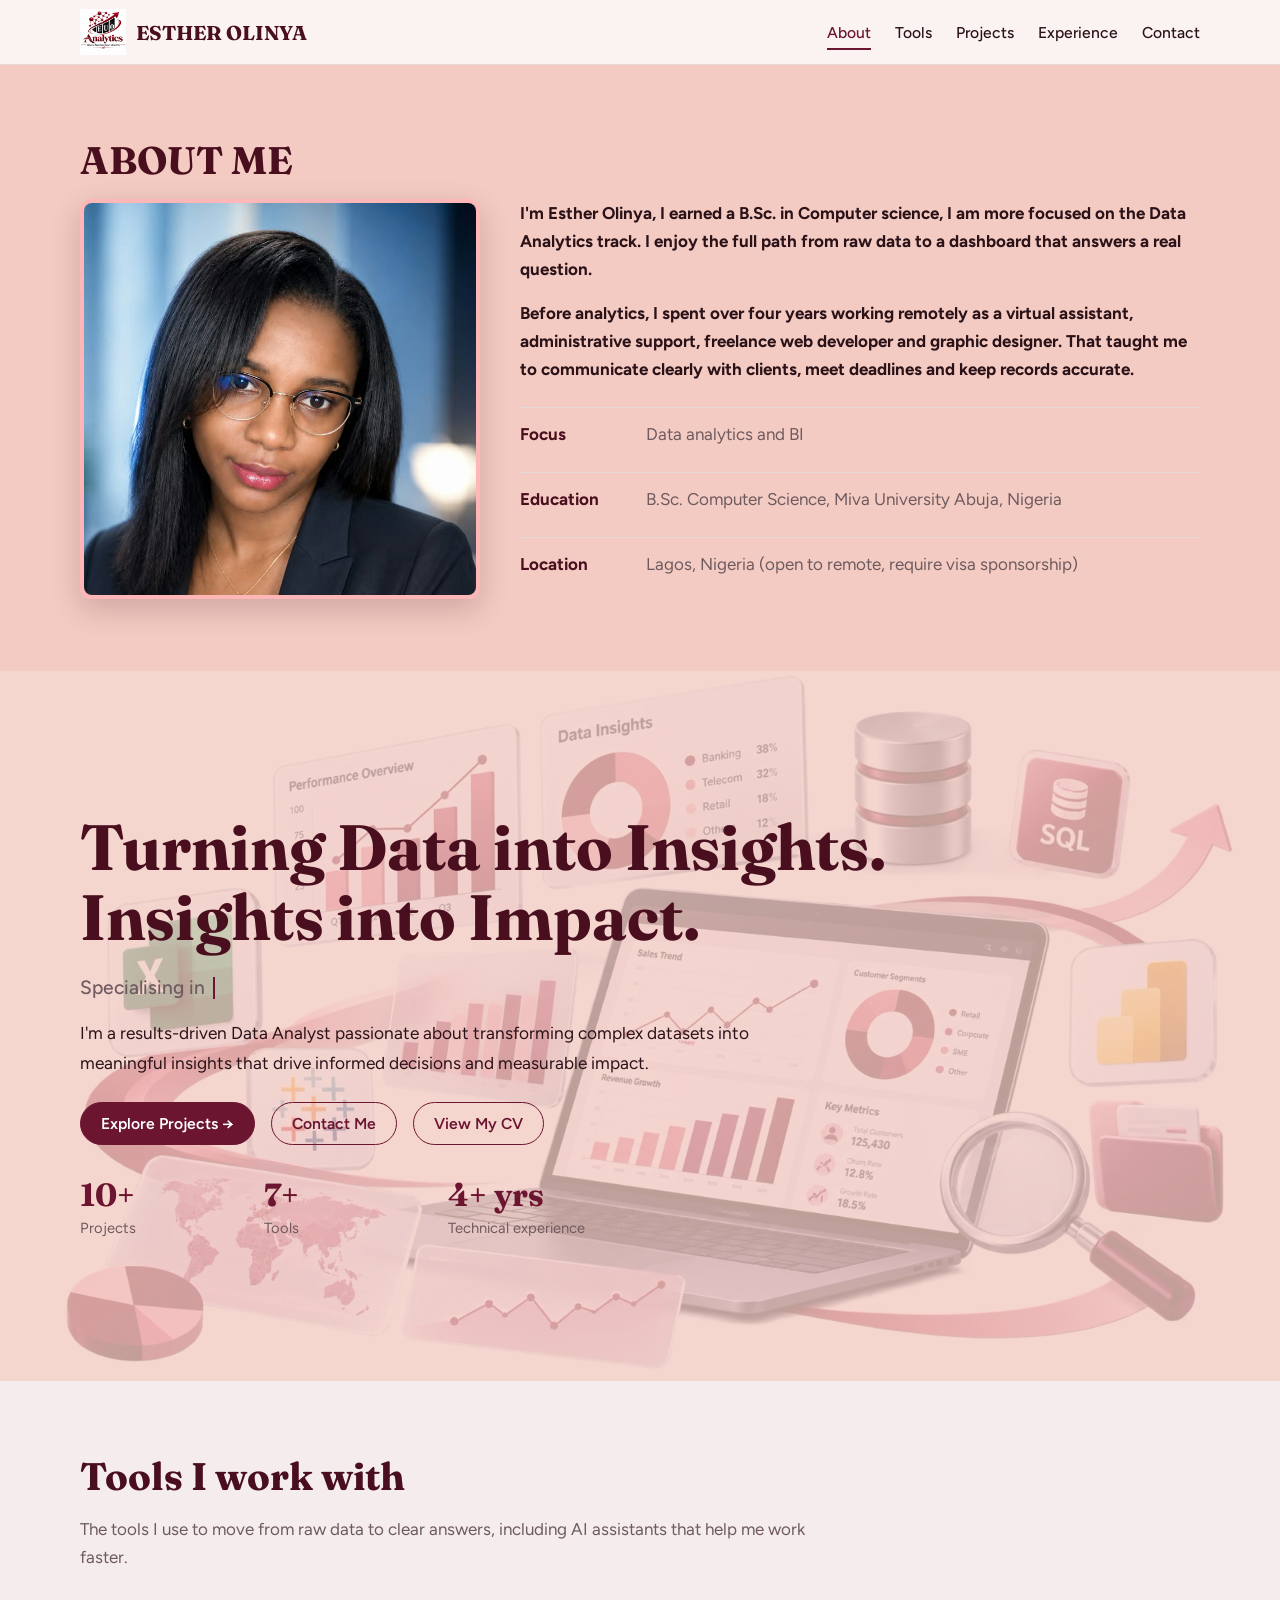
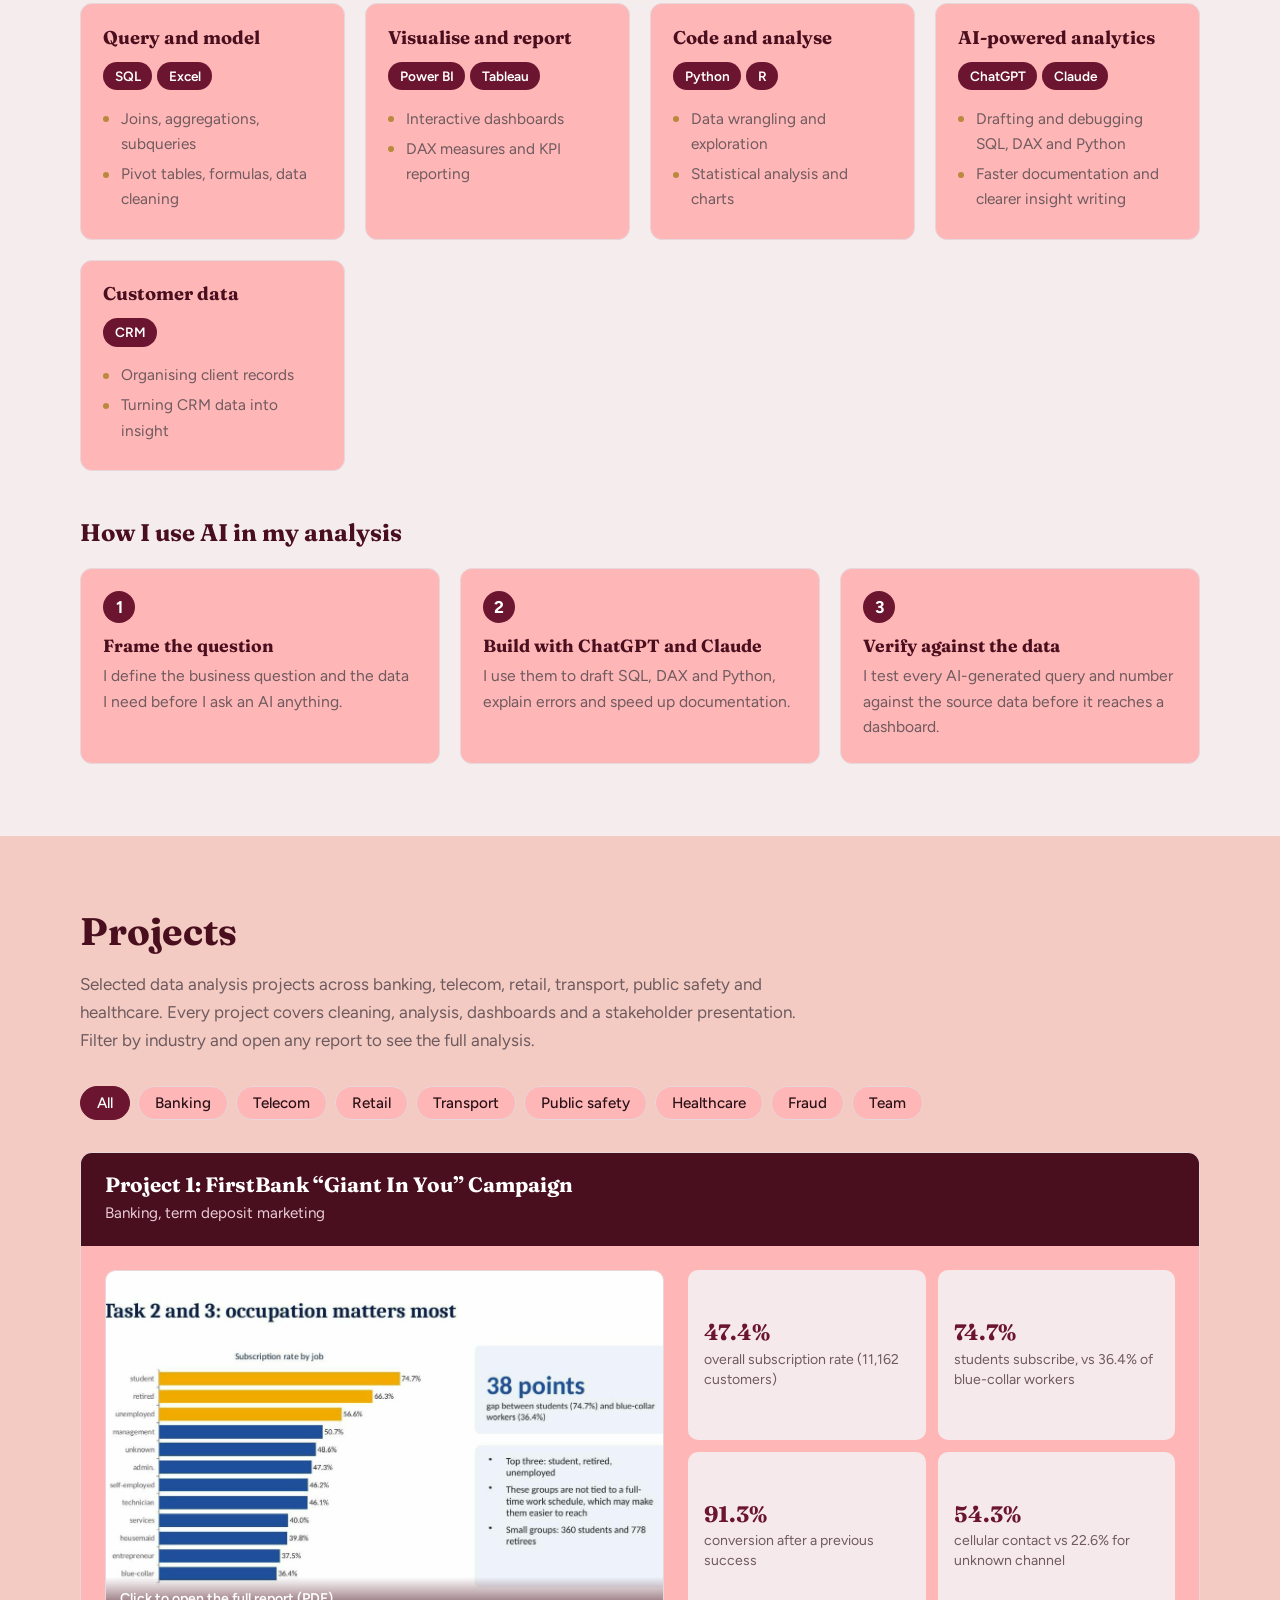
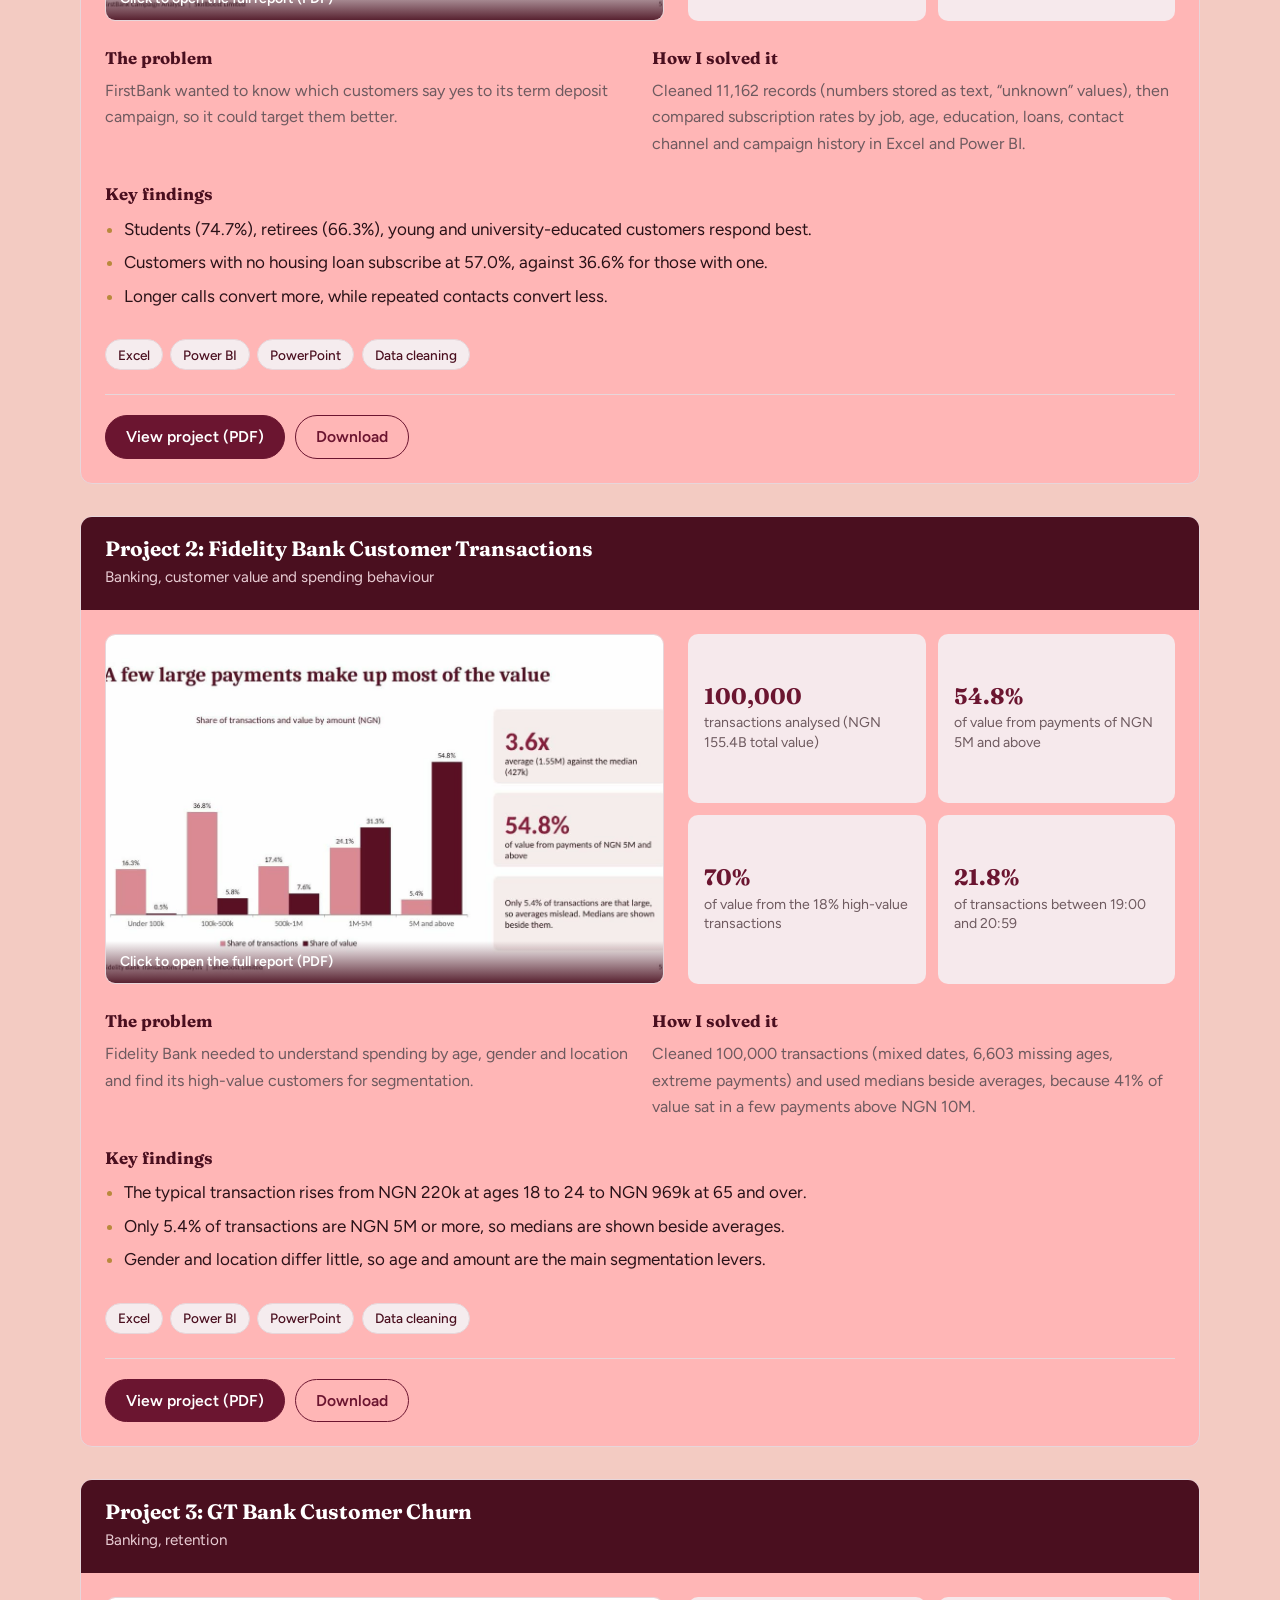
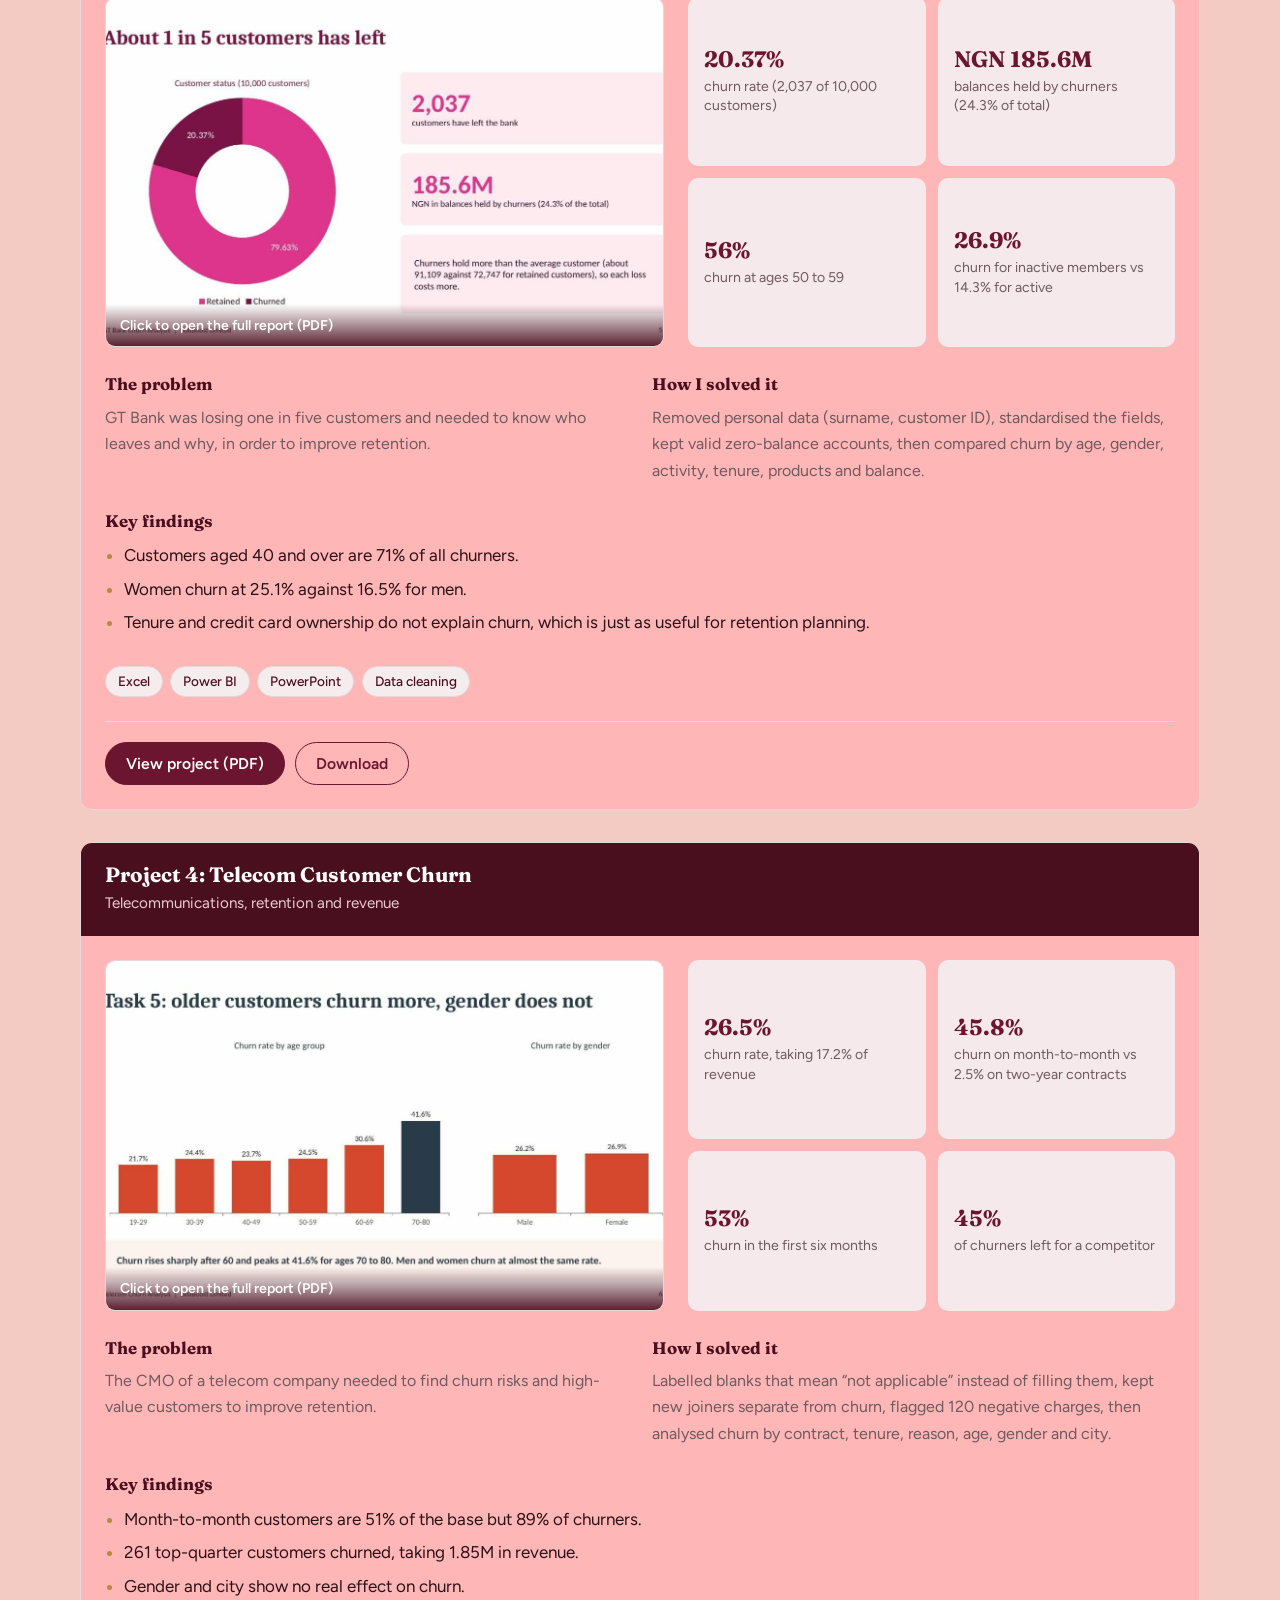
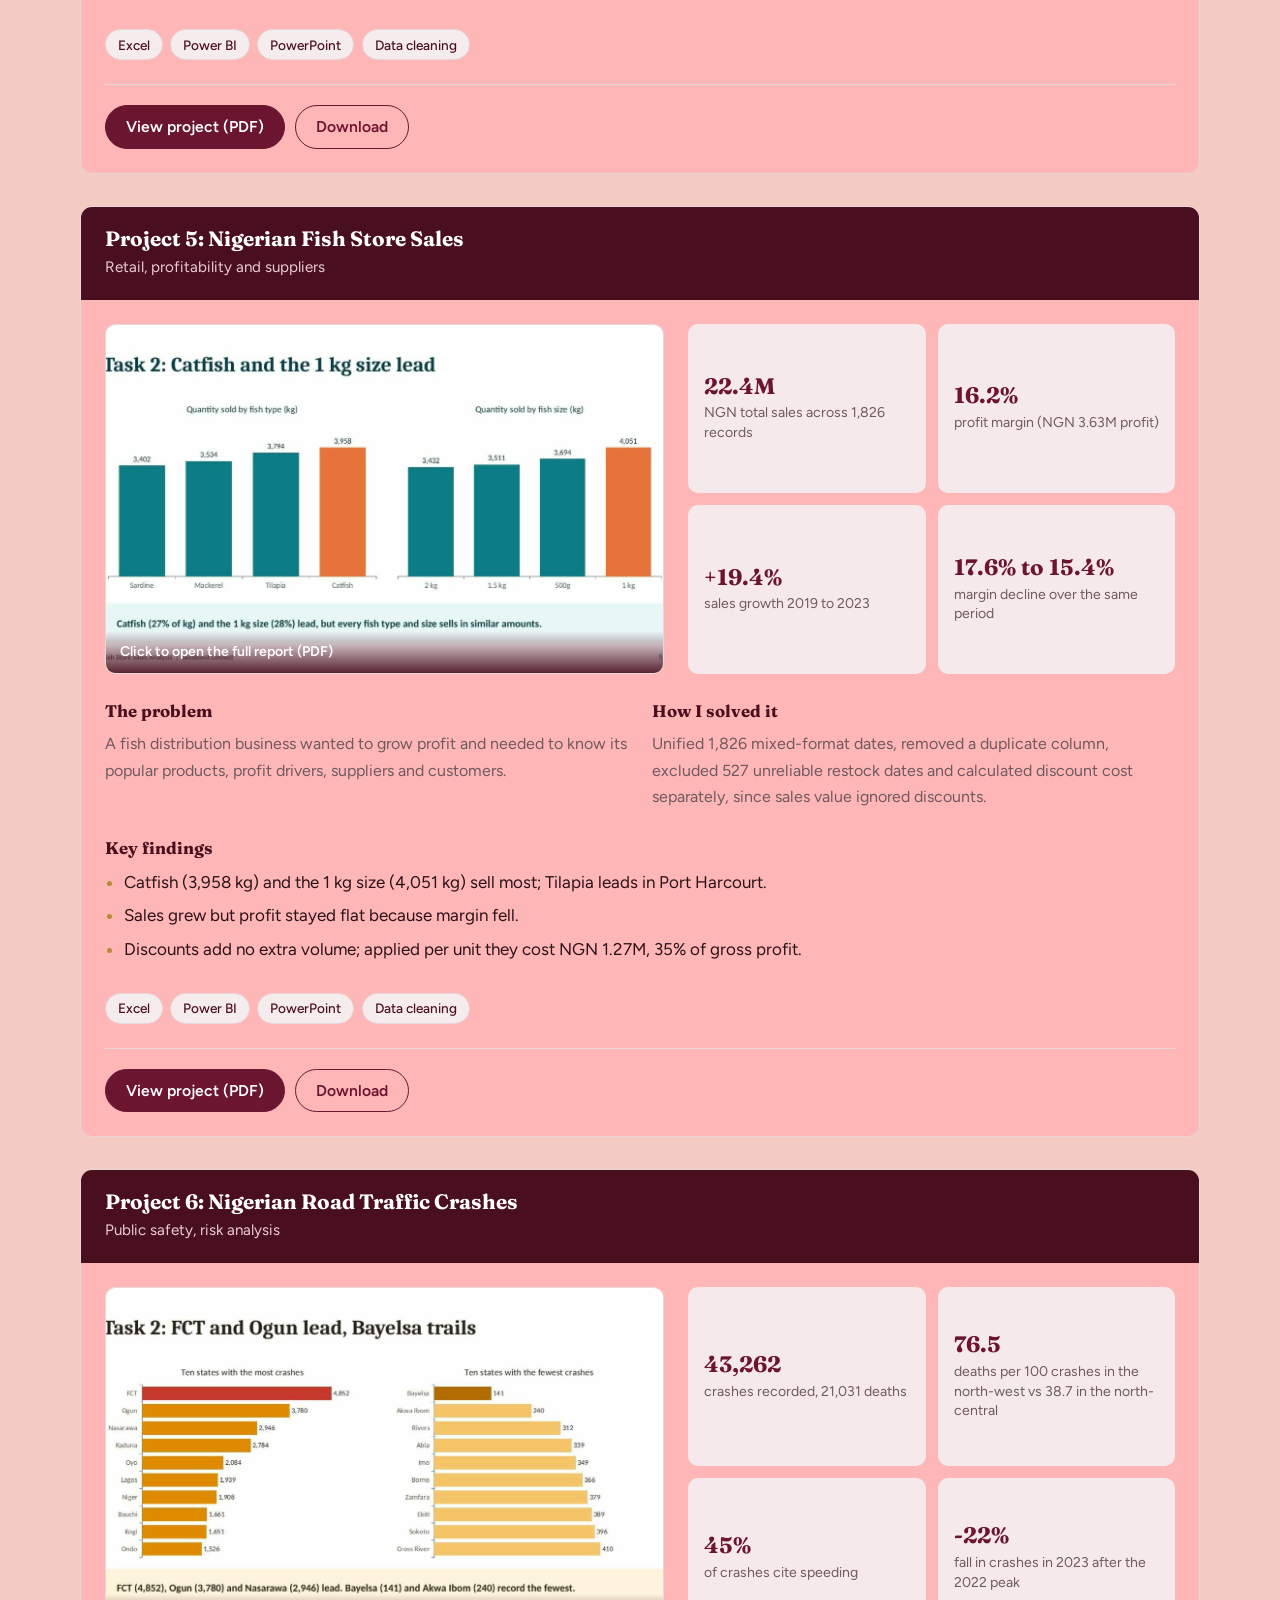
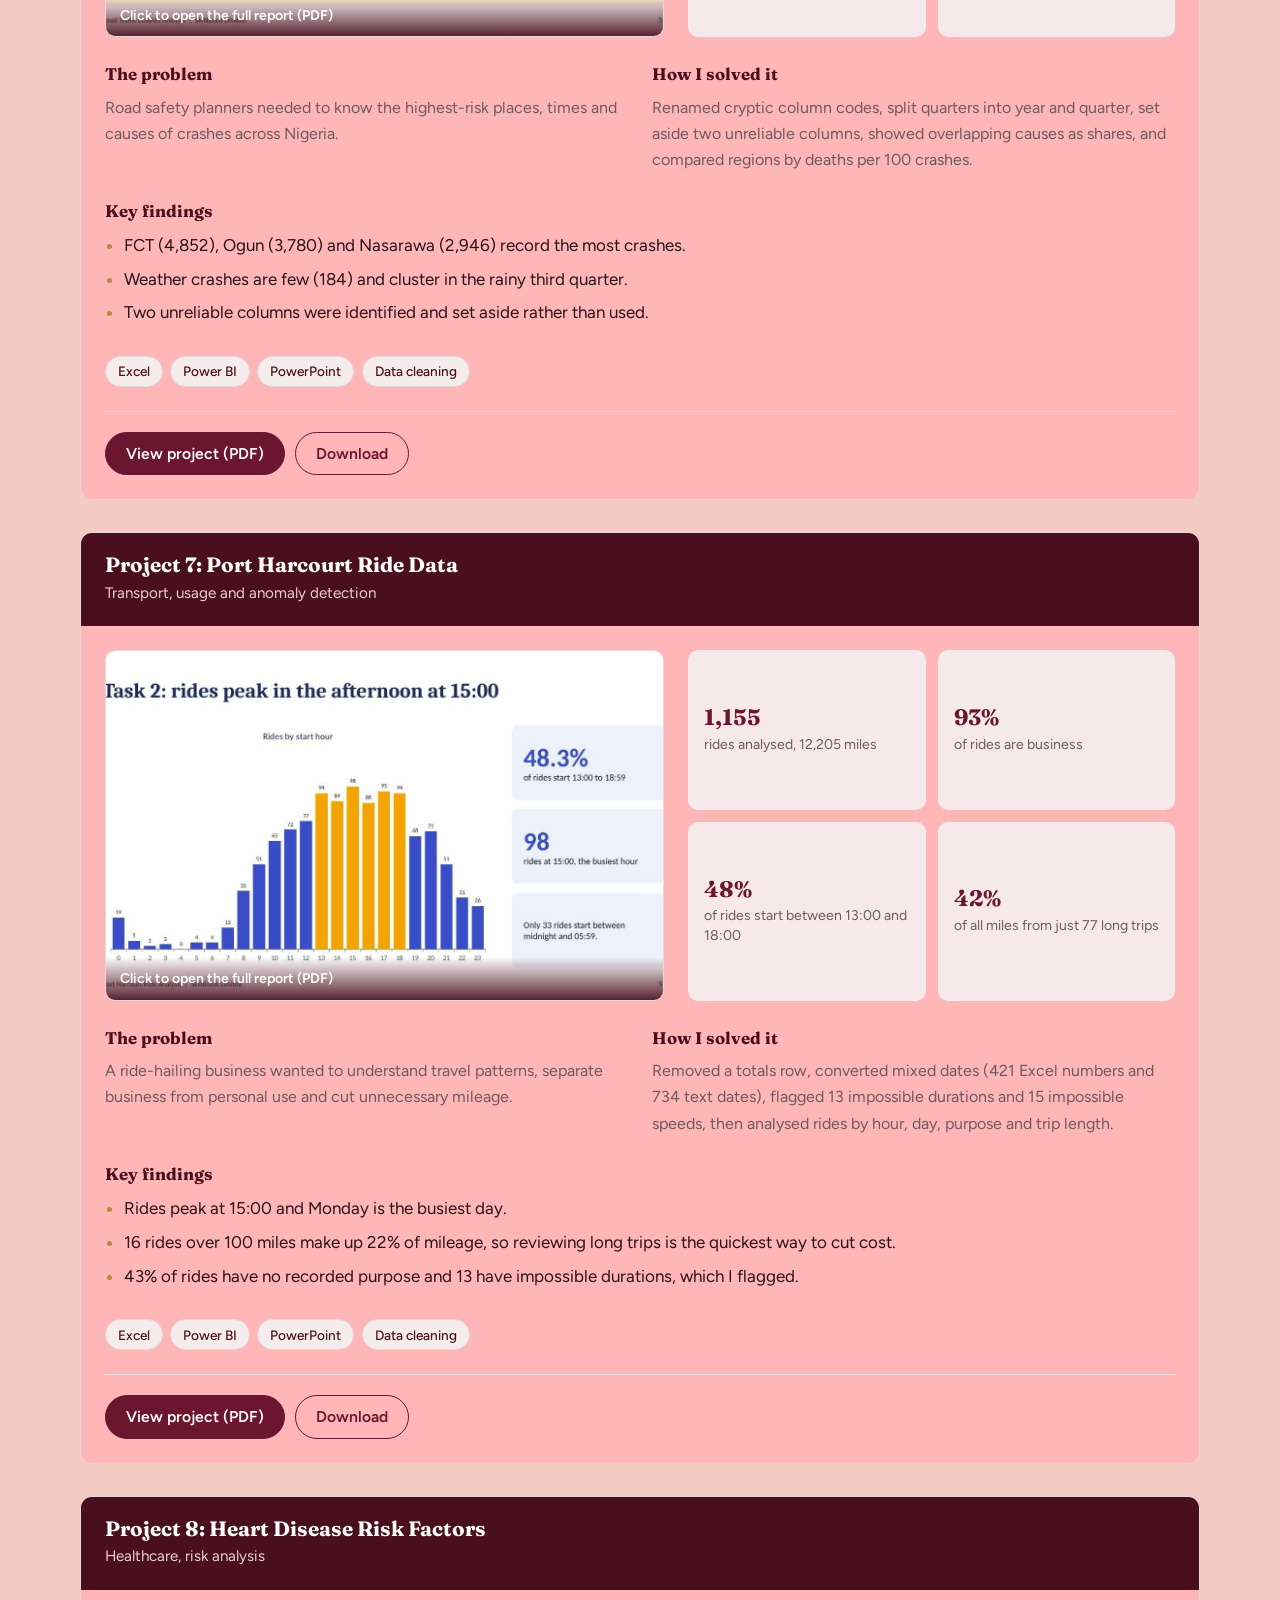
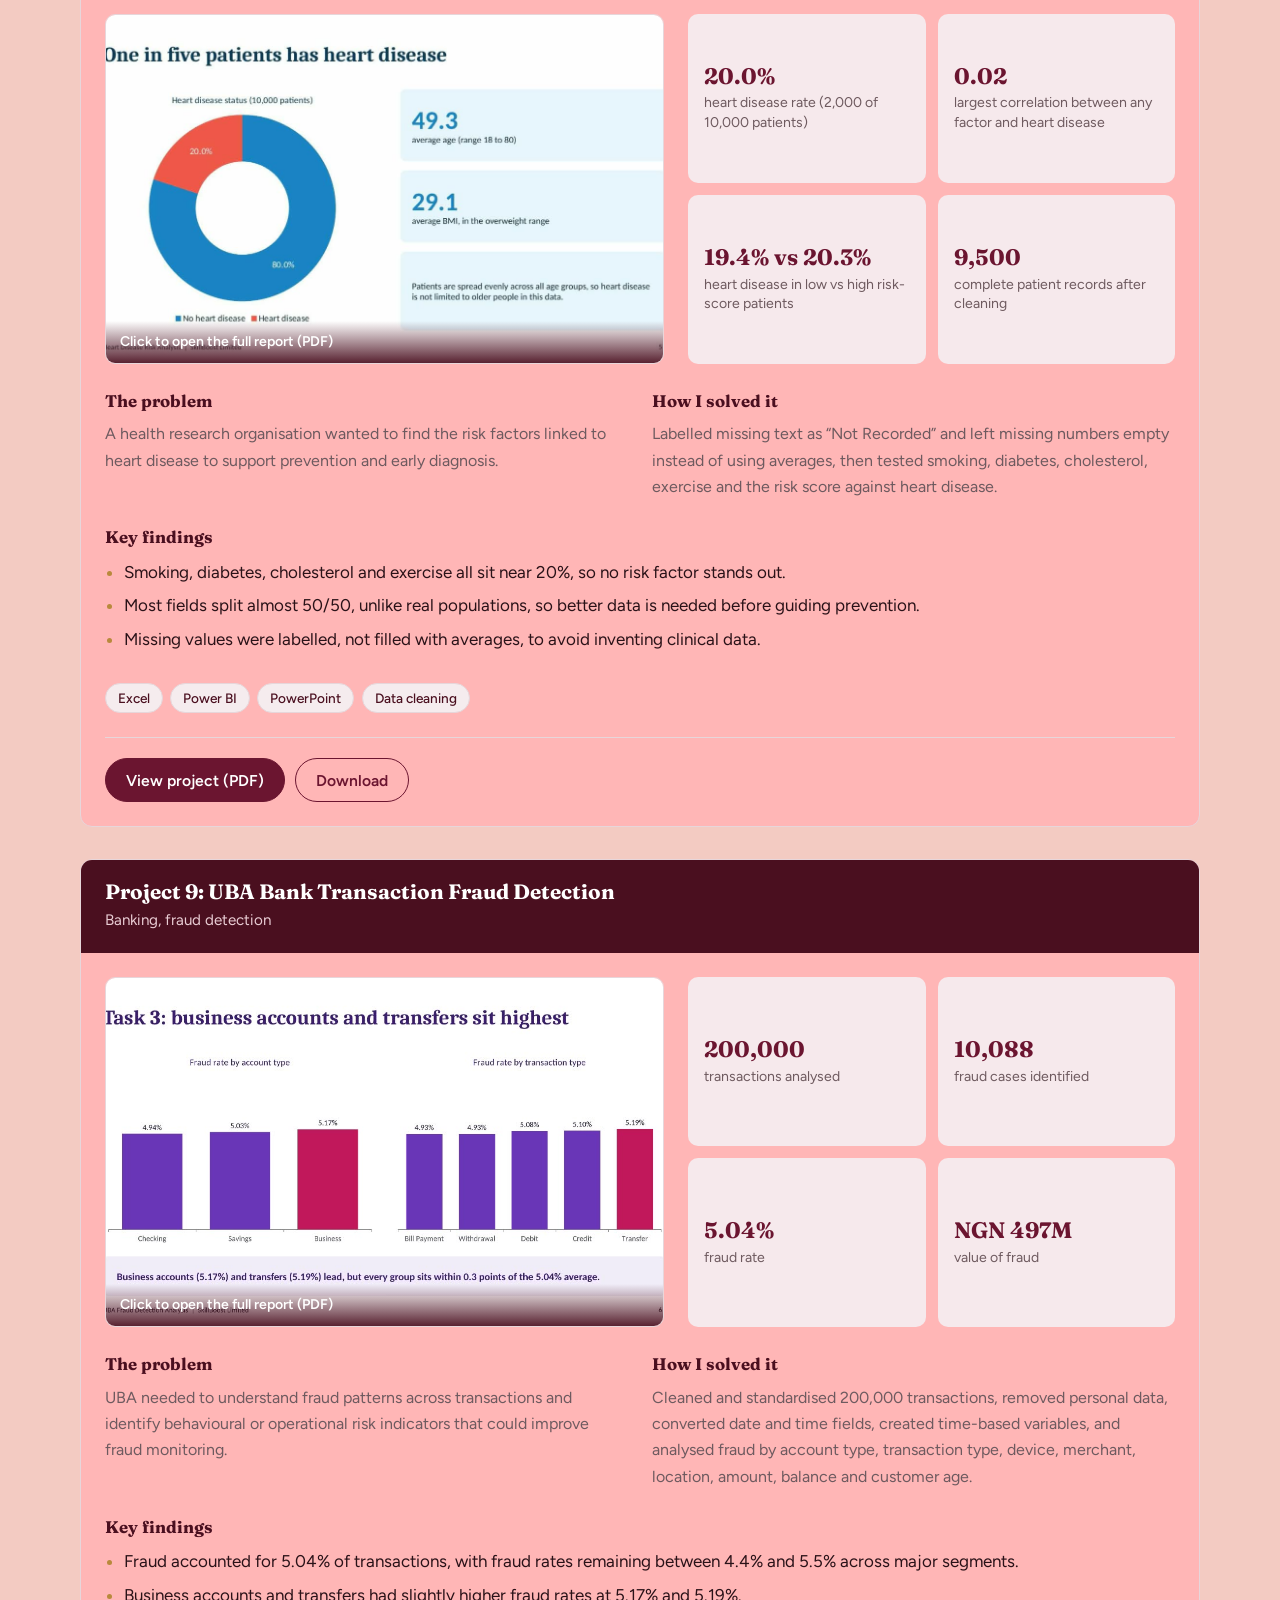
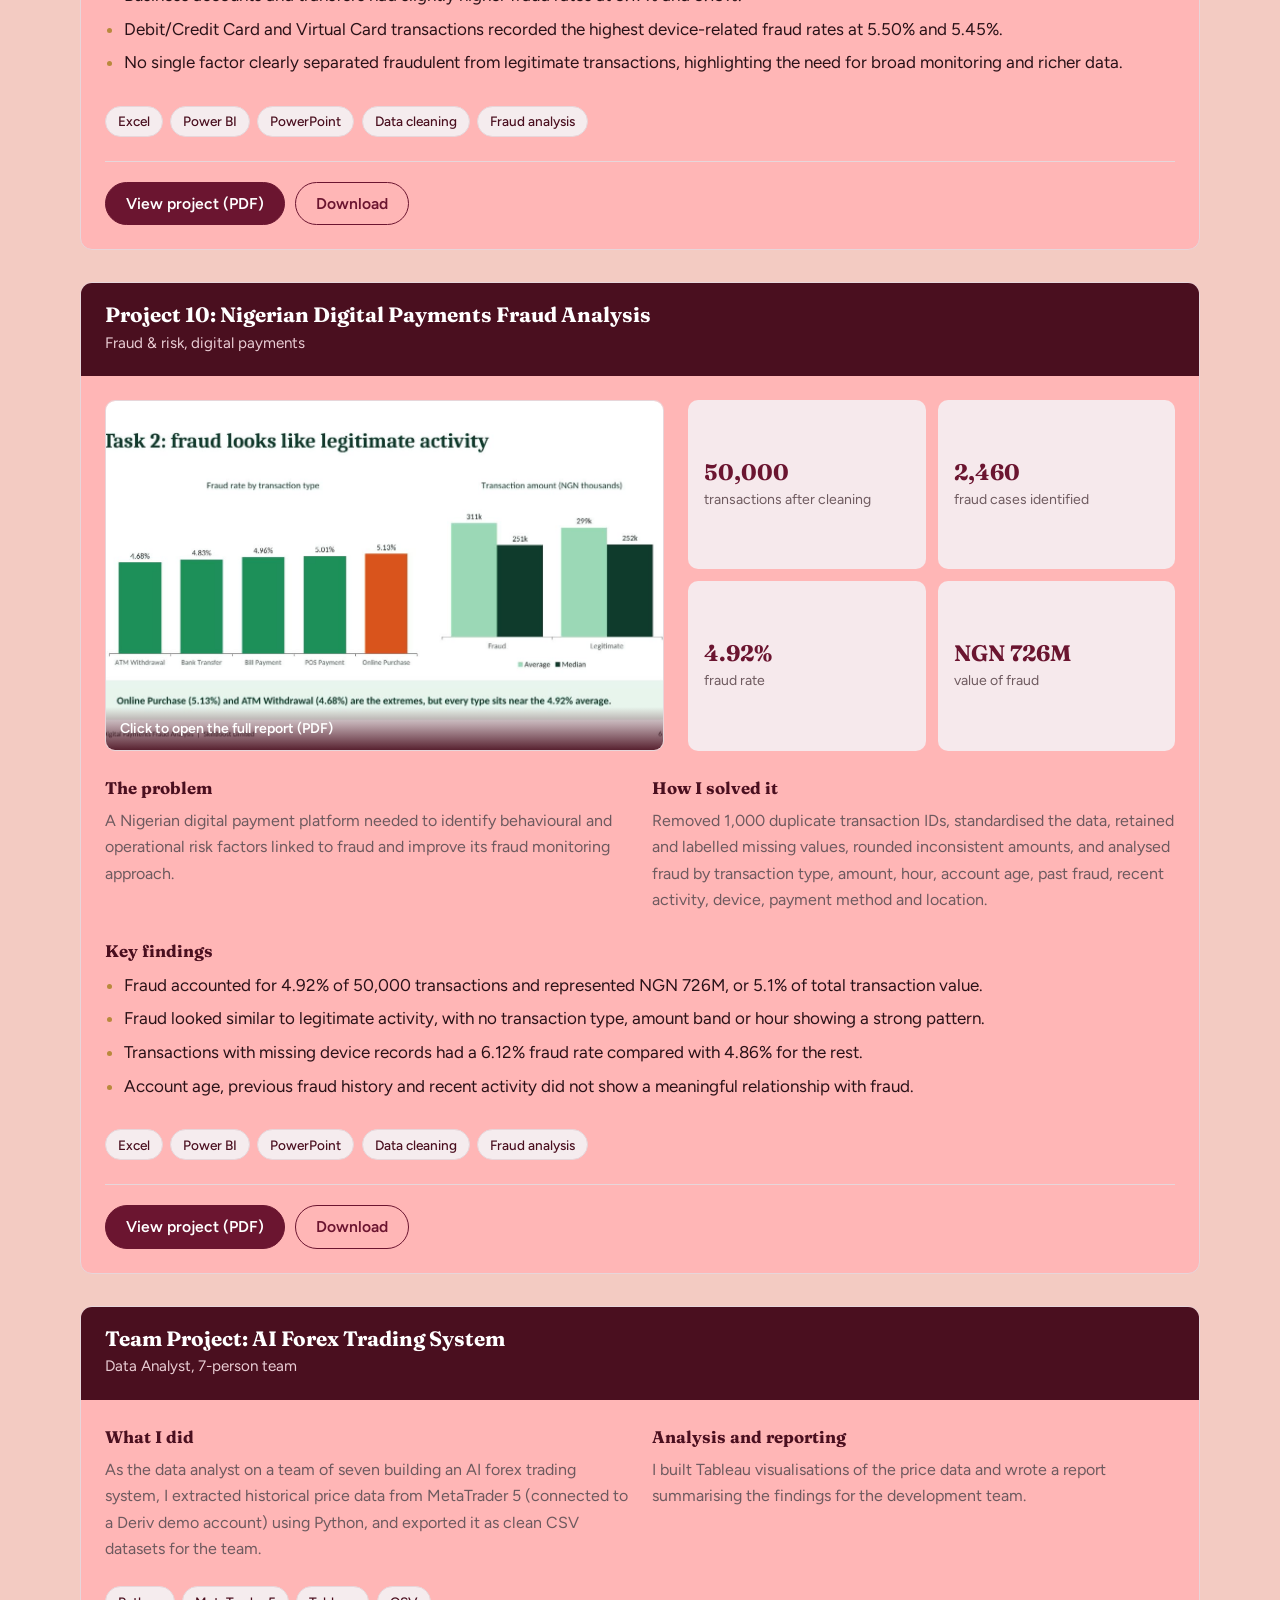
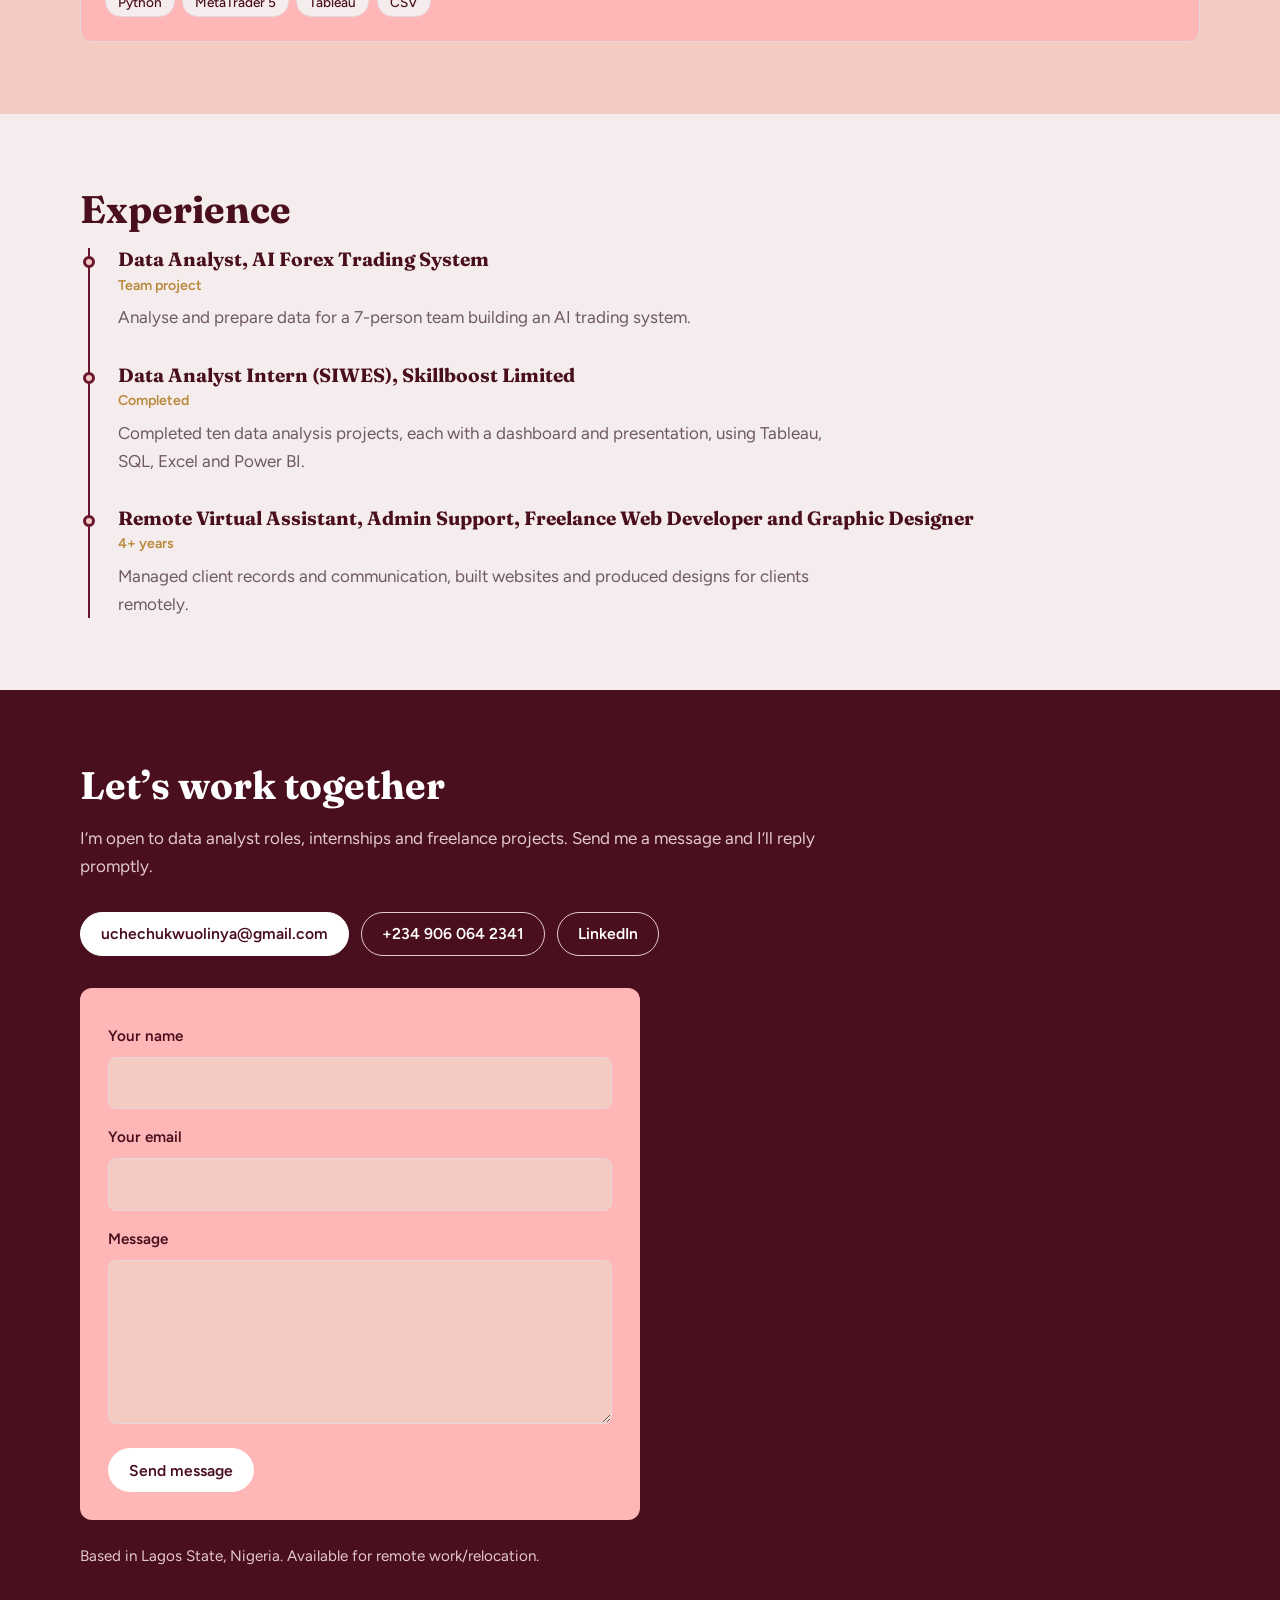
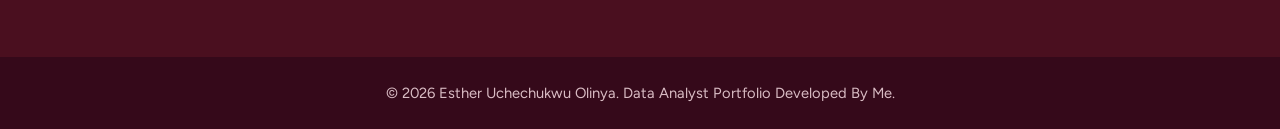
==== commit 7fd10179: "Add files via upload" ====
--- a/index.html
+++ b/index.html
@@ -280,7 +280,9 @@
   </div>
   <form class="cform" action="https://formsubmit.co/uchechukwuolinya@gmail.com" method="POST">
     <input type="hidden" name="_subject" value="New portfolio message">
-    <input type="hidden" name="_captcha" value="true">
+    <input type="hidden" name="_captcha" value="false">
+    <input type="hidden" name="_next" value="https://queentechguru.github.io/#contact">
+    <input type="text" name="_honey" style="display:none">
     <label for="n">Your name</label><input id="n" name="name" required autocomplete="name">
     <label for="e">Your email</label><input id="e" name="email" type="email" required autocomplete="email">
     <label for="m">Message</label><textarea id="m" name="message" rows="5" required></textarea>
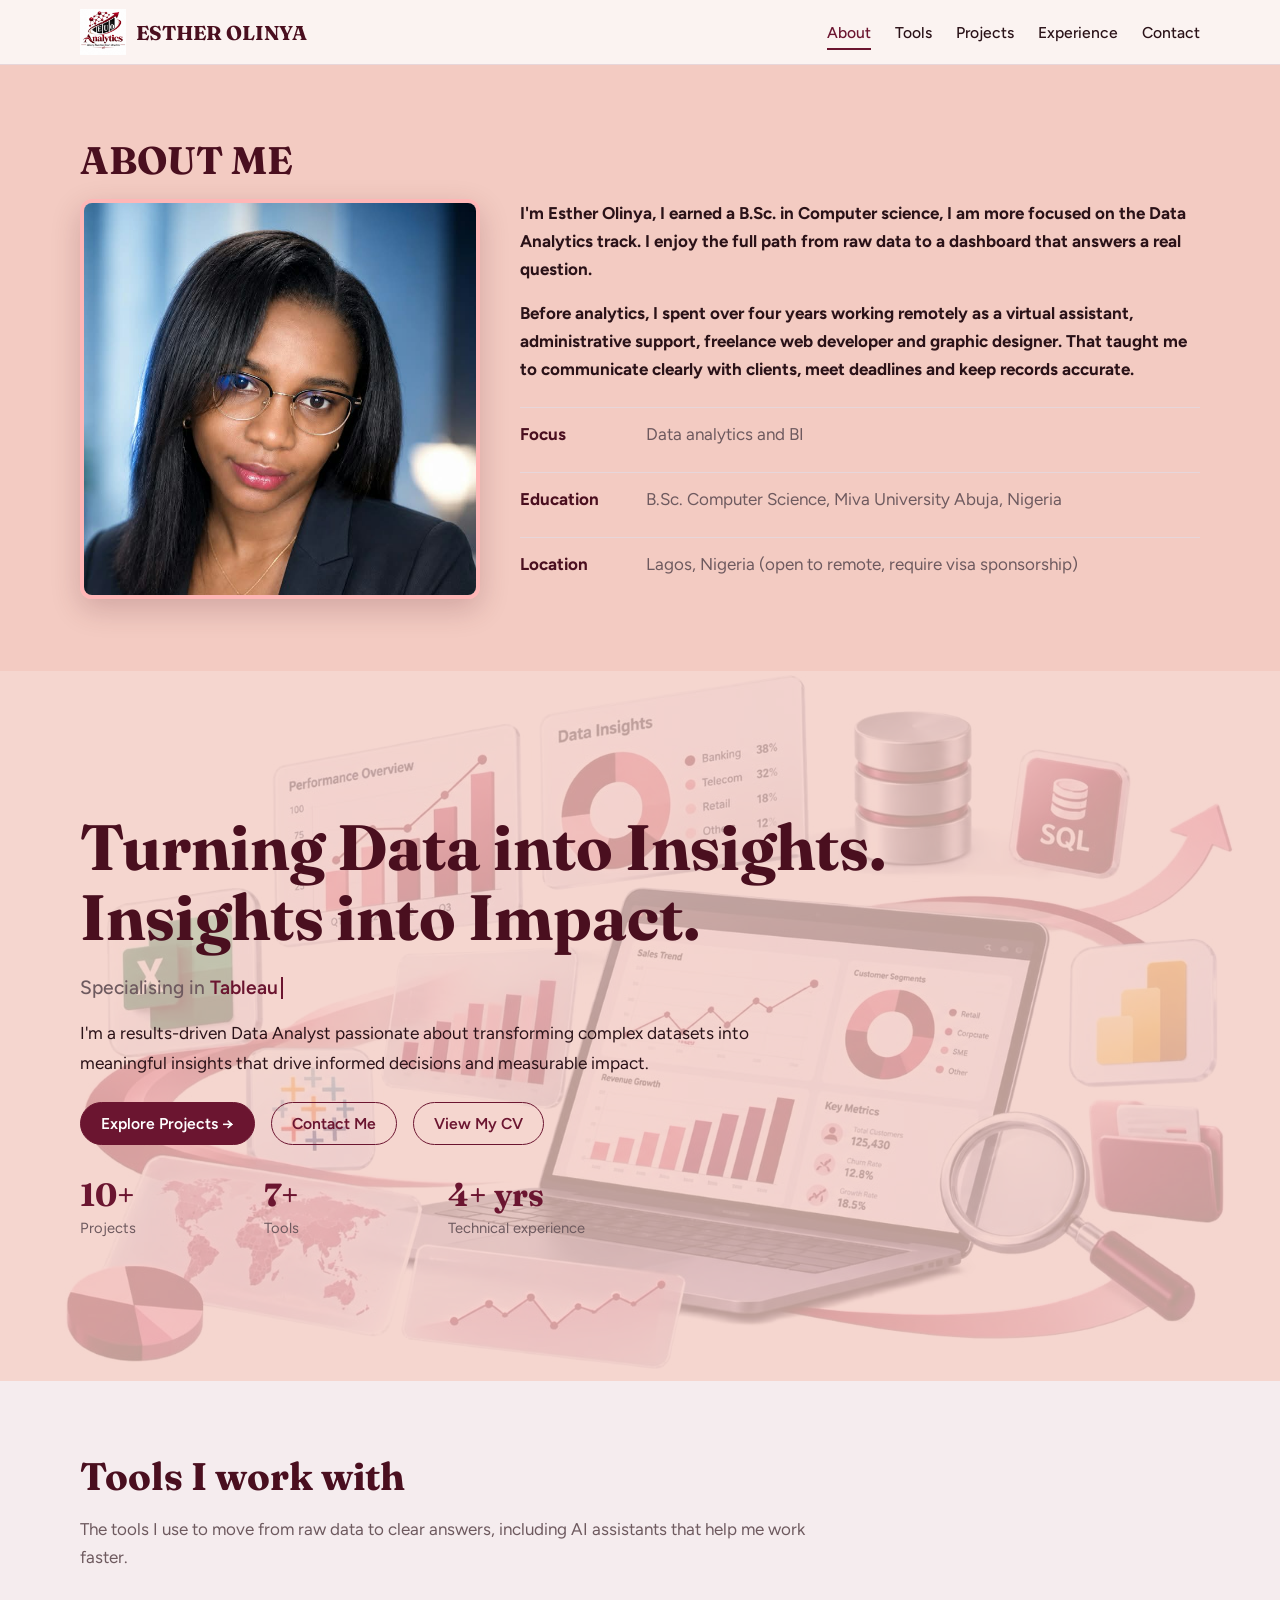
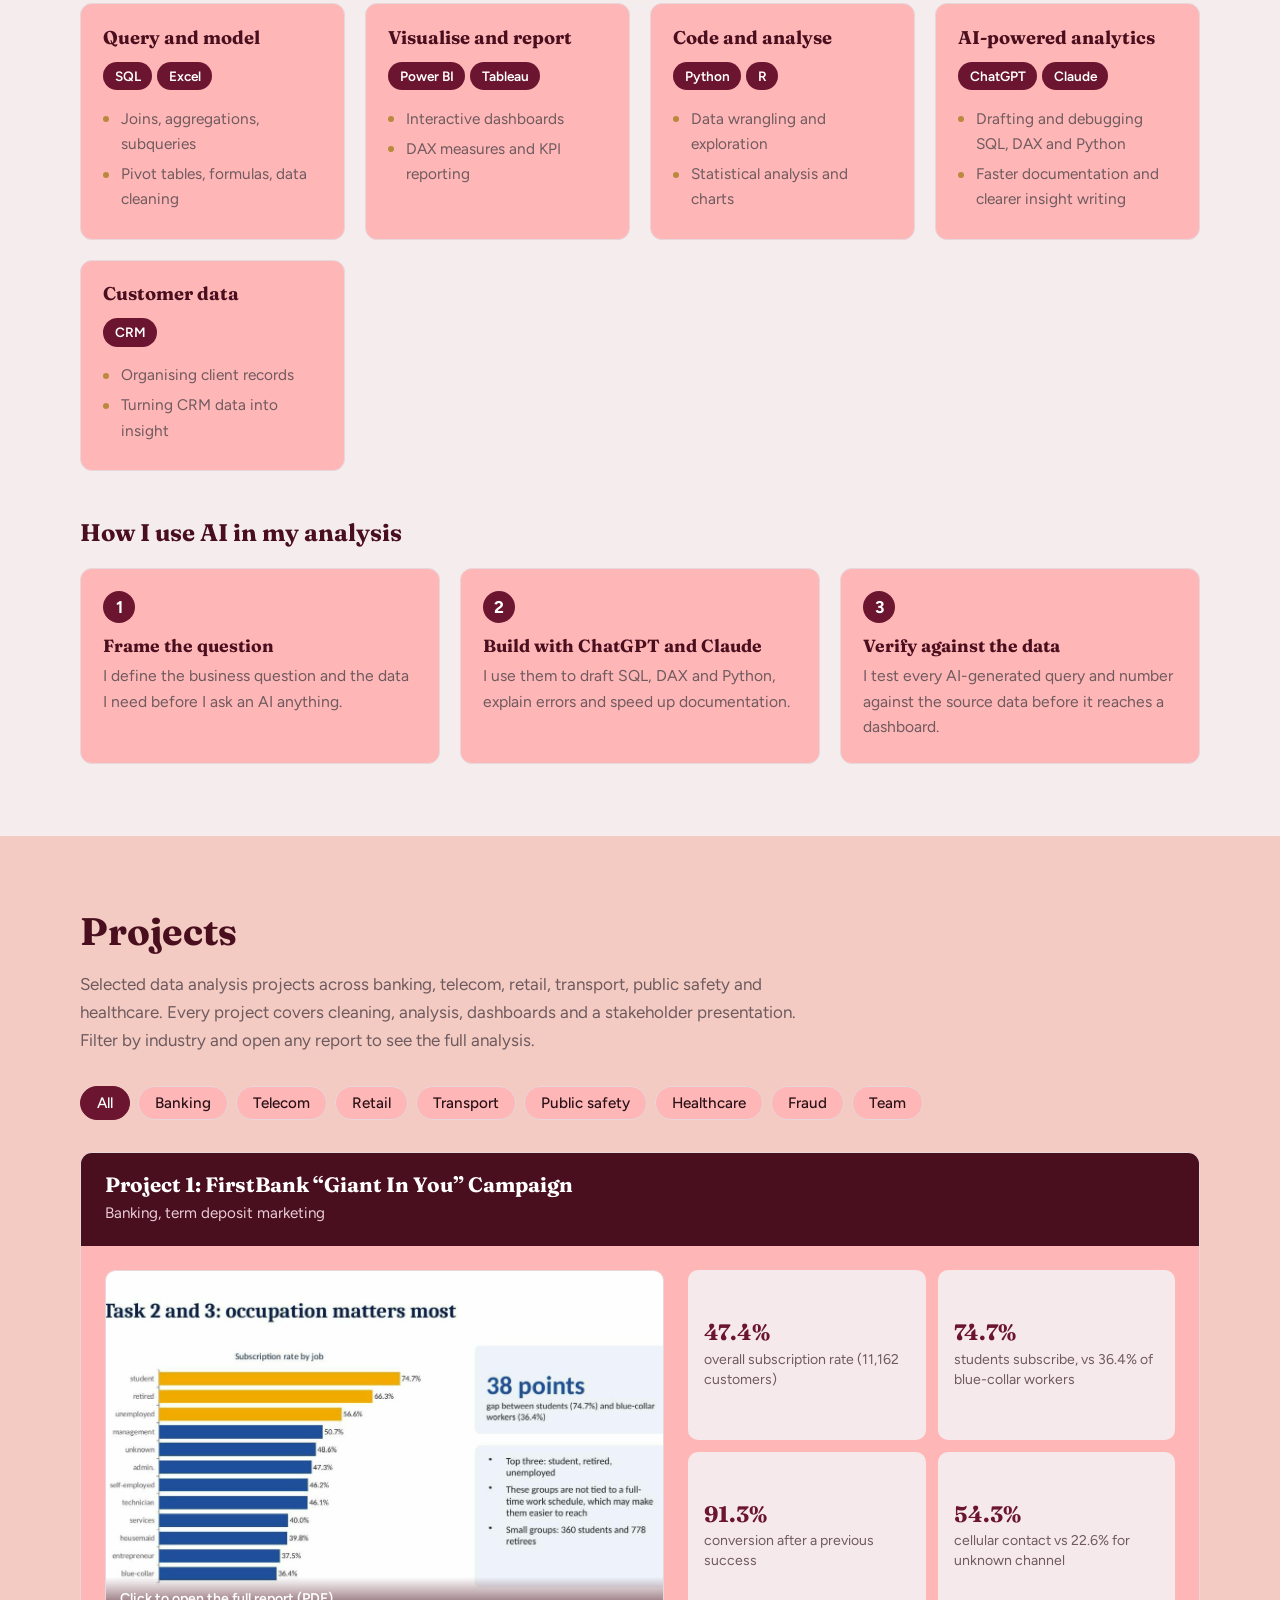
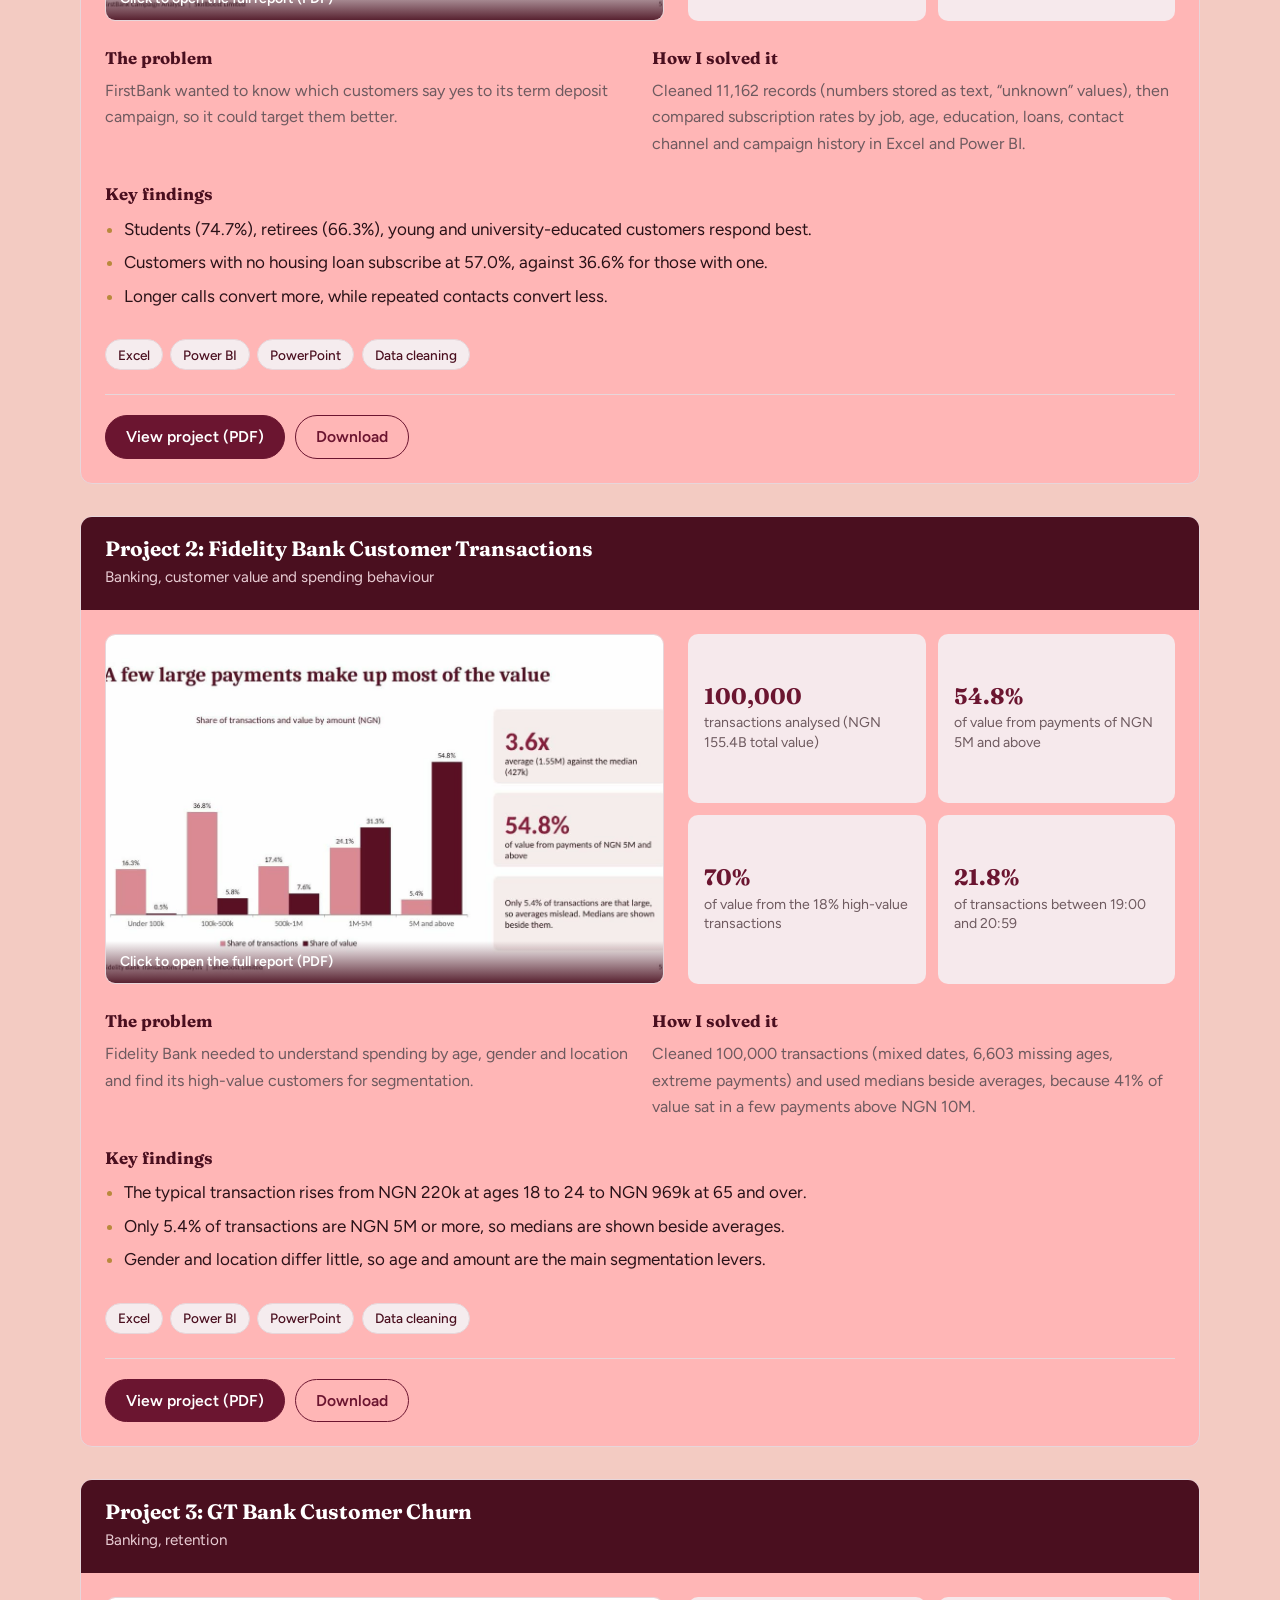
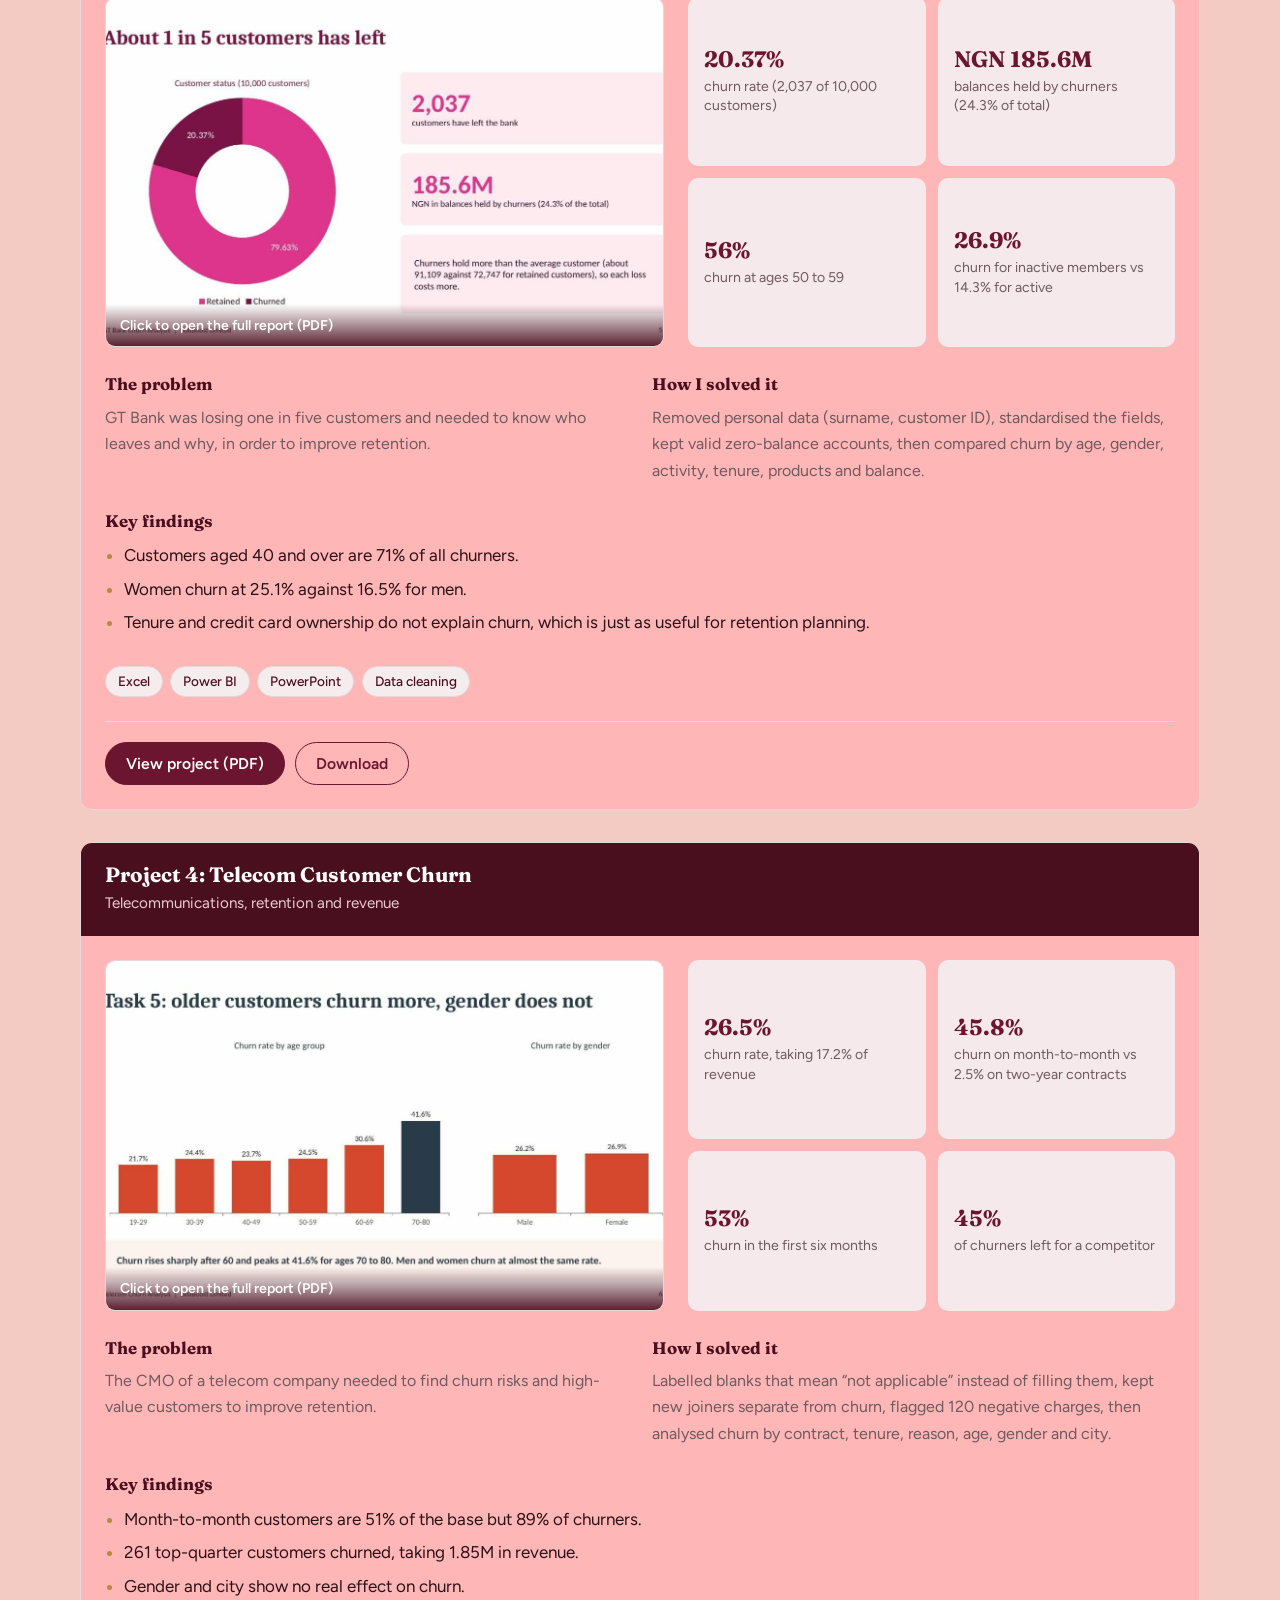
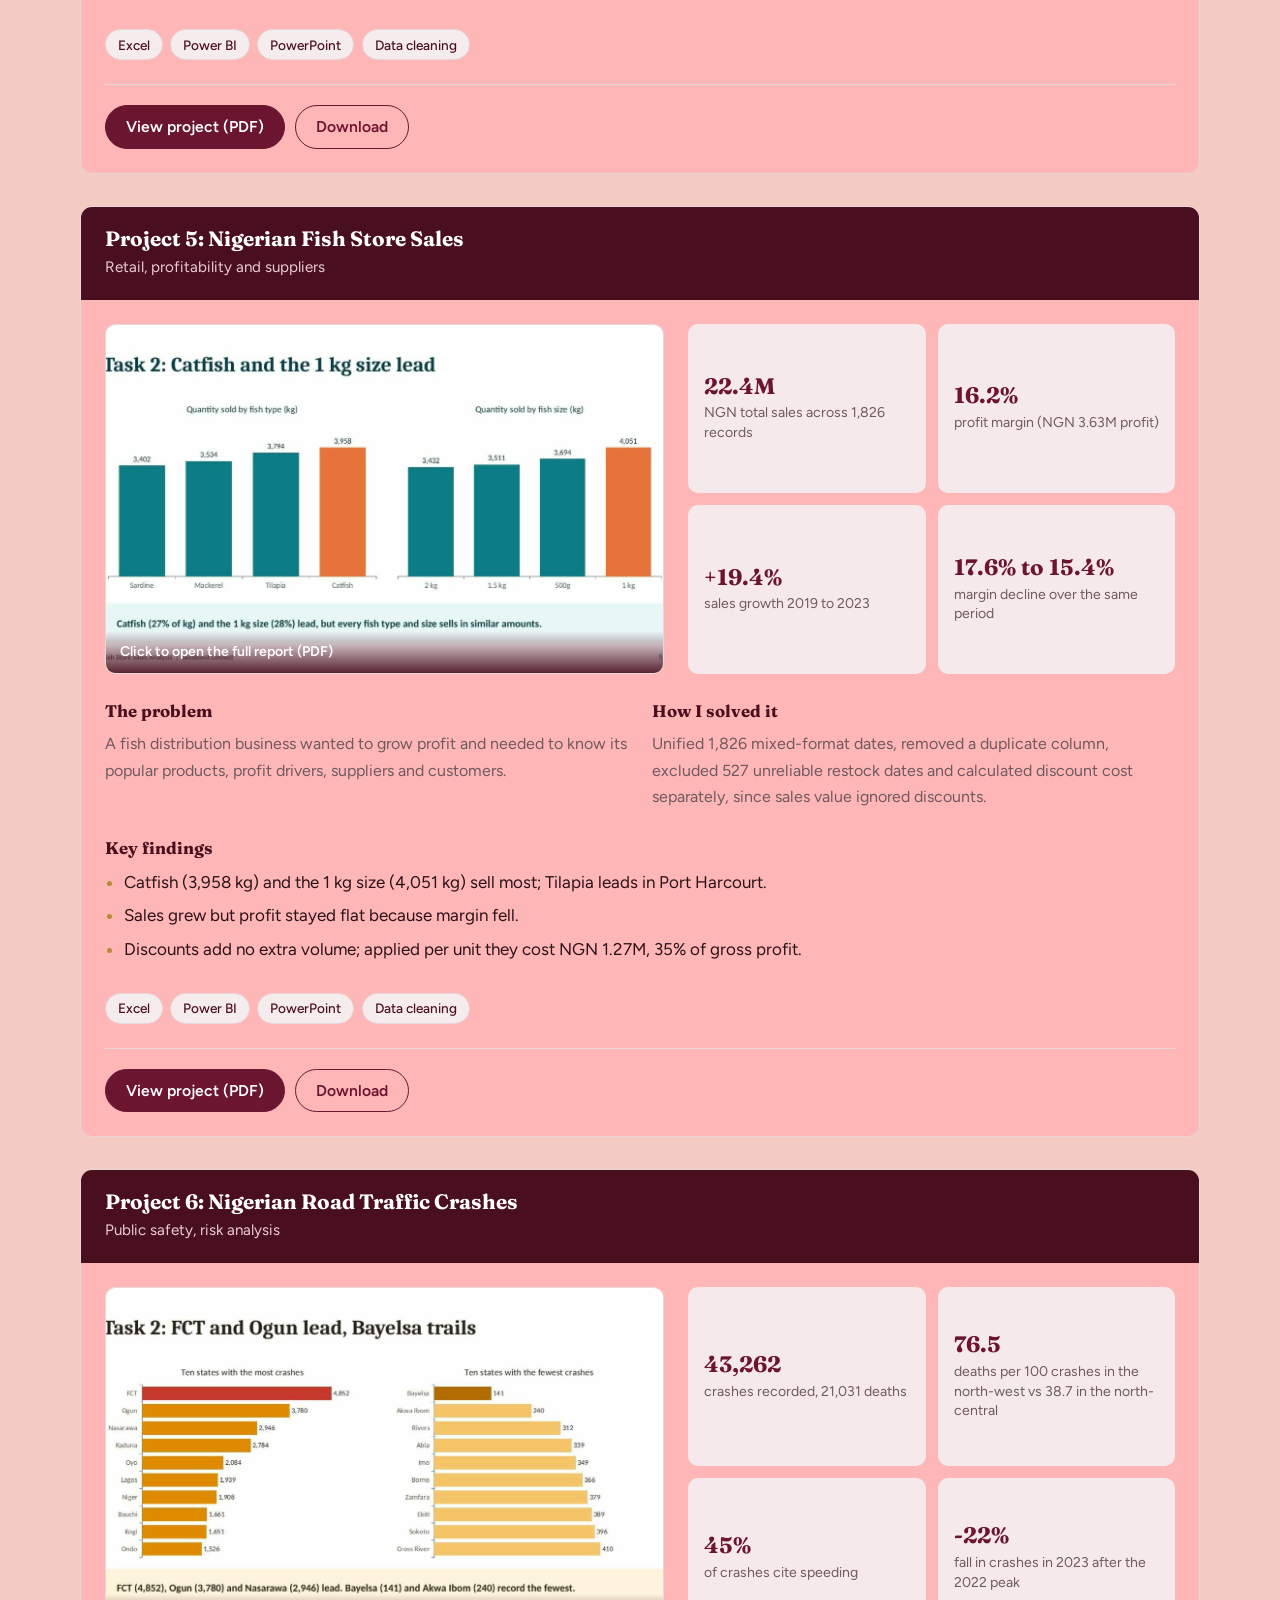
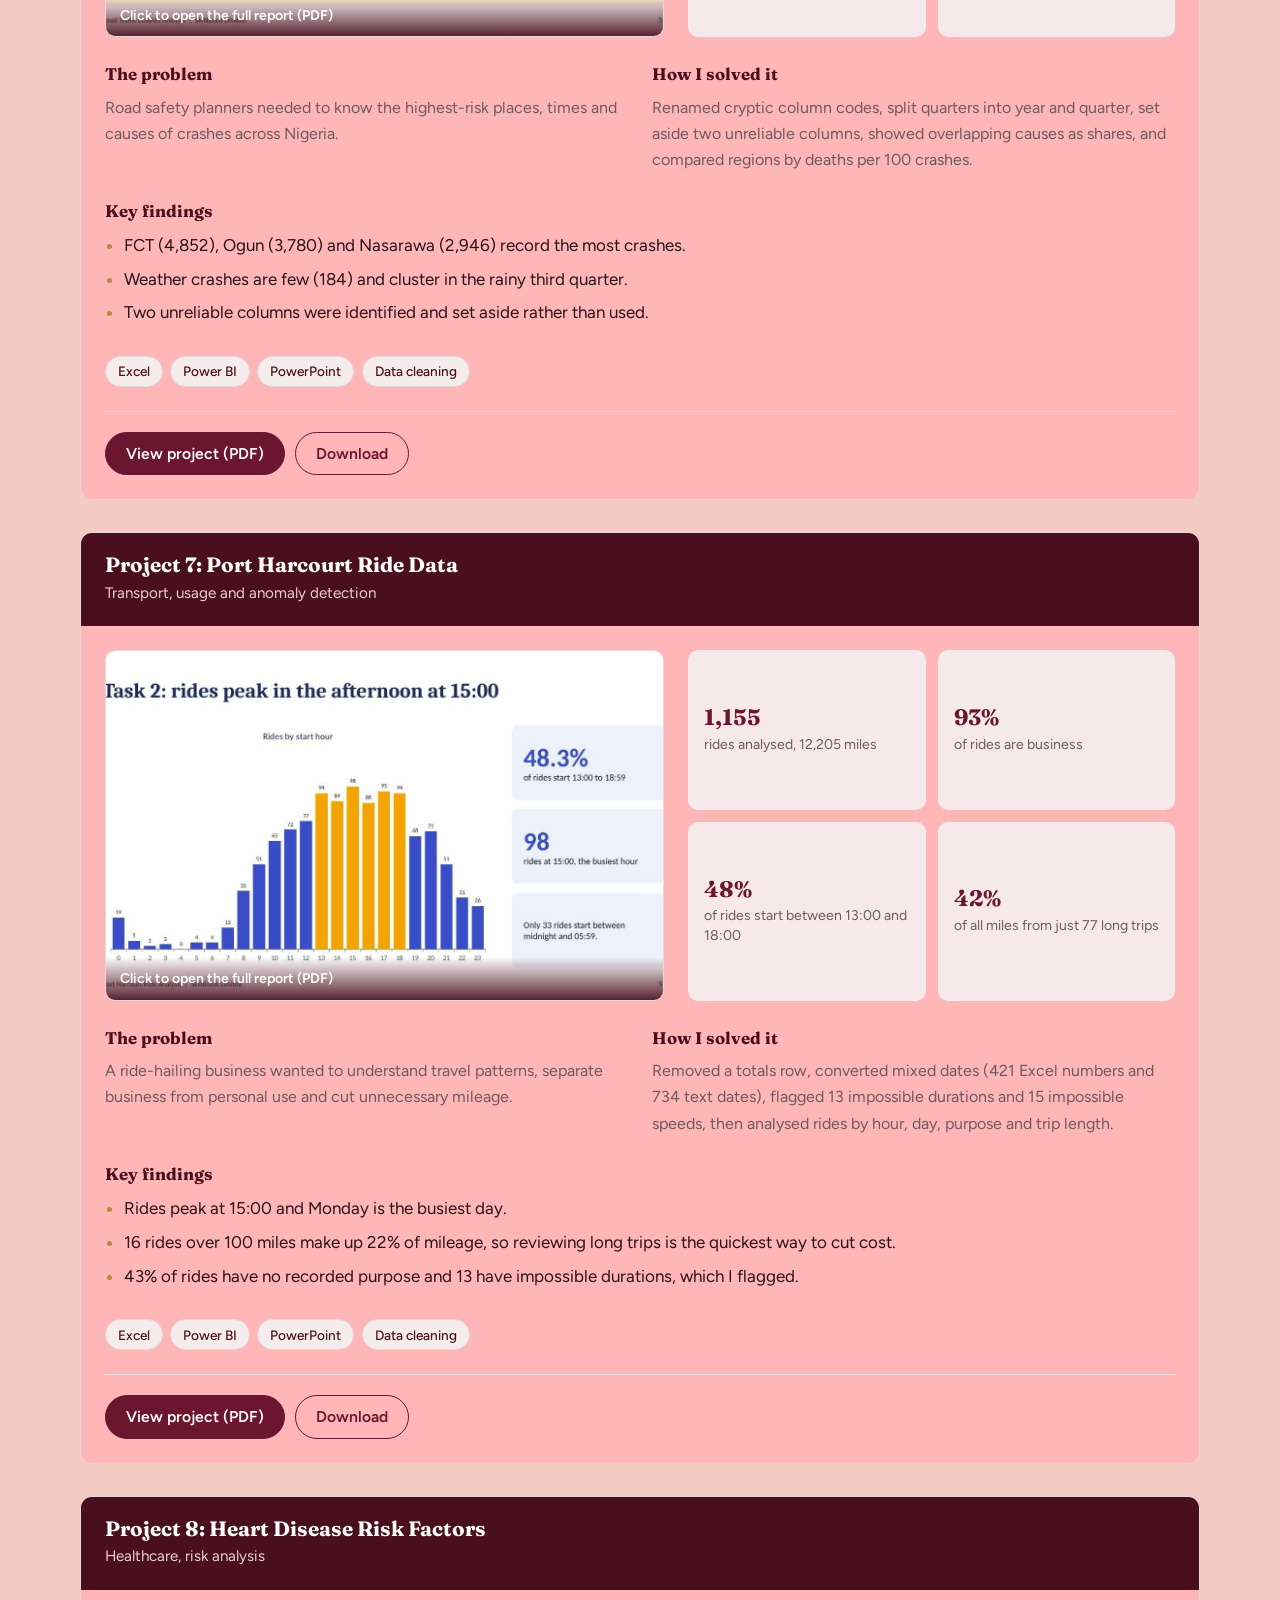
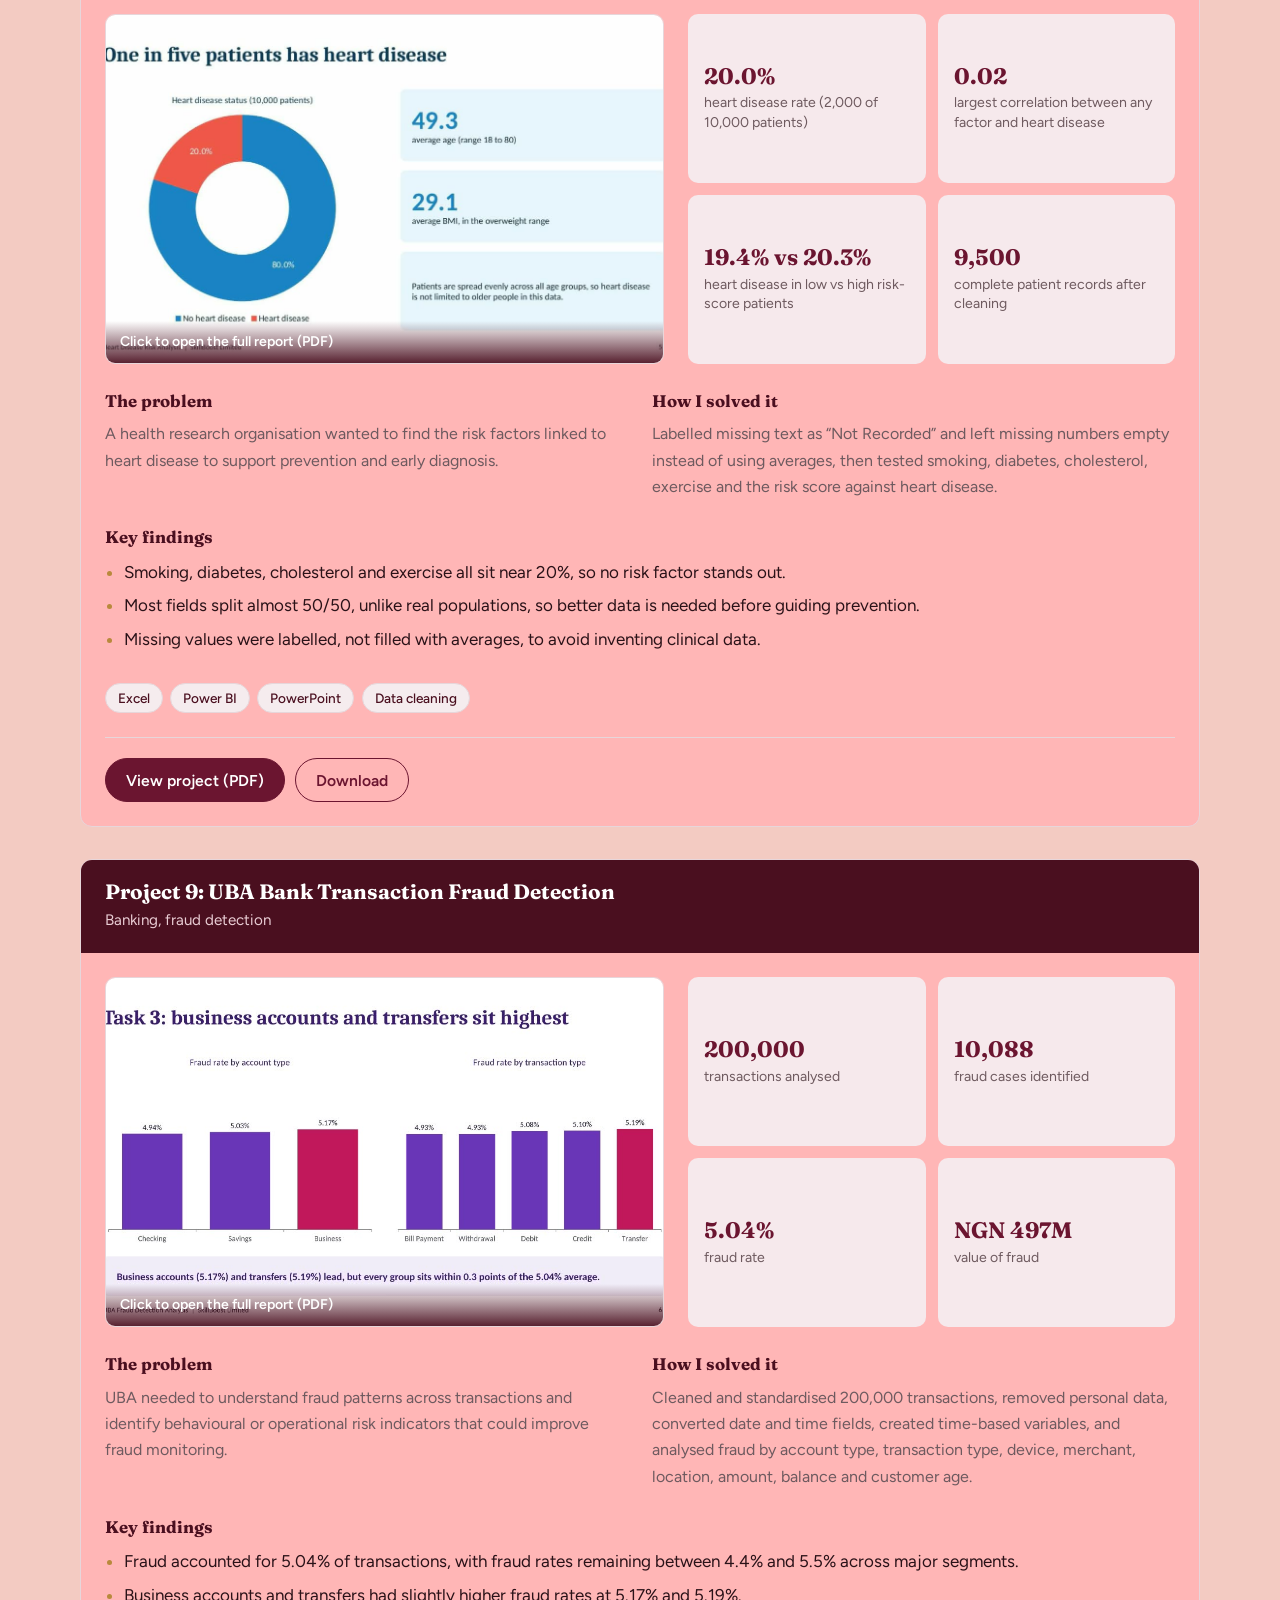
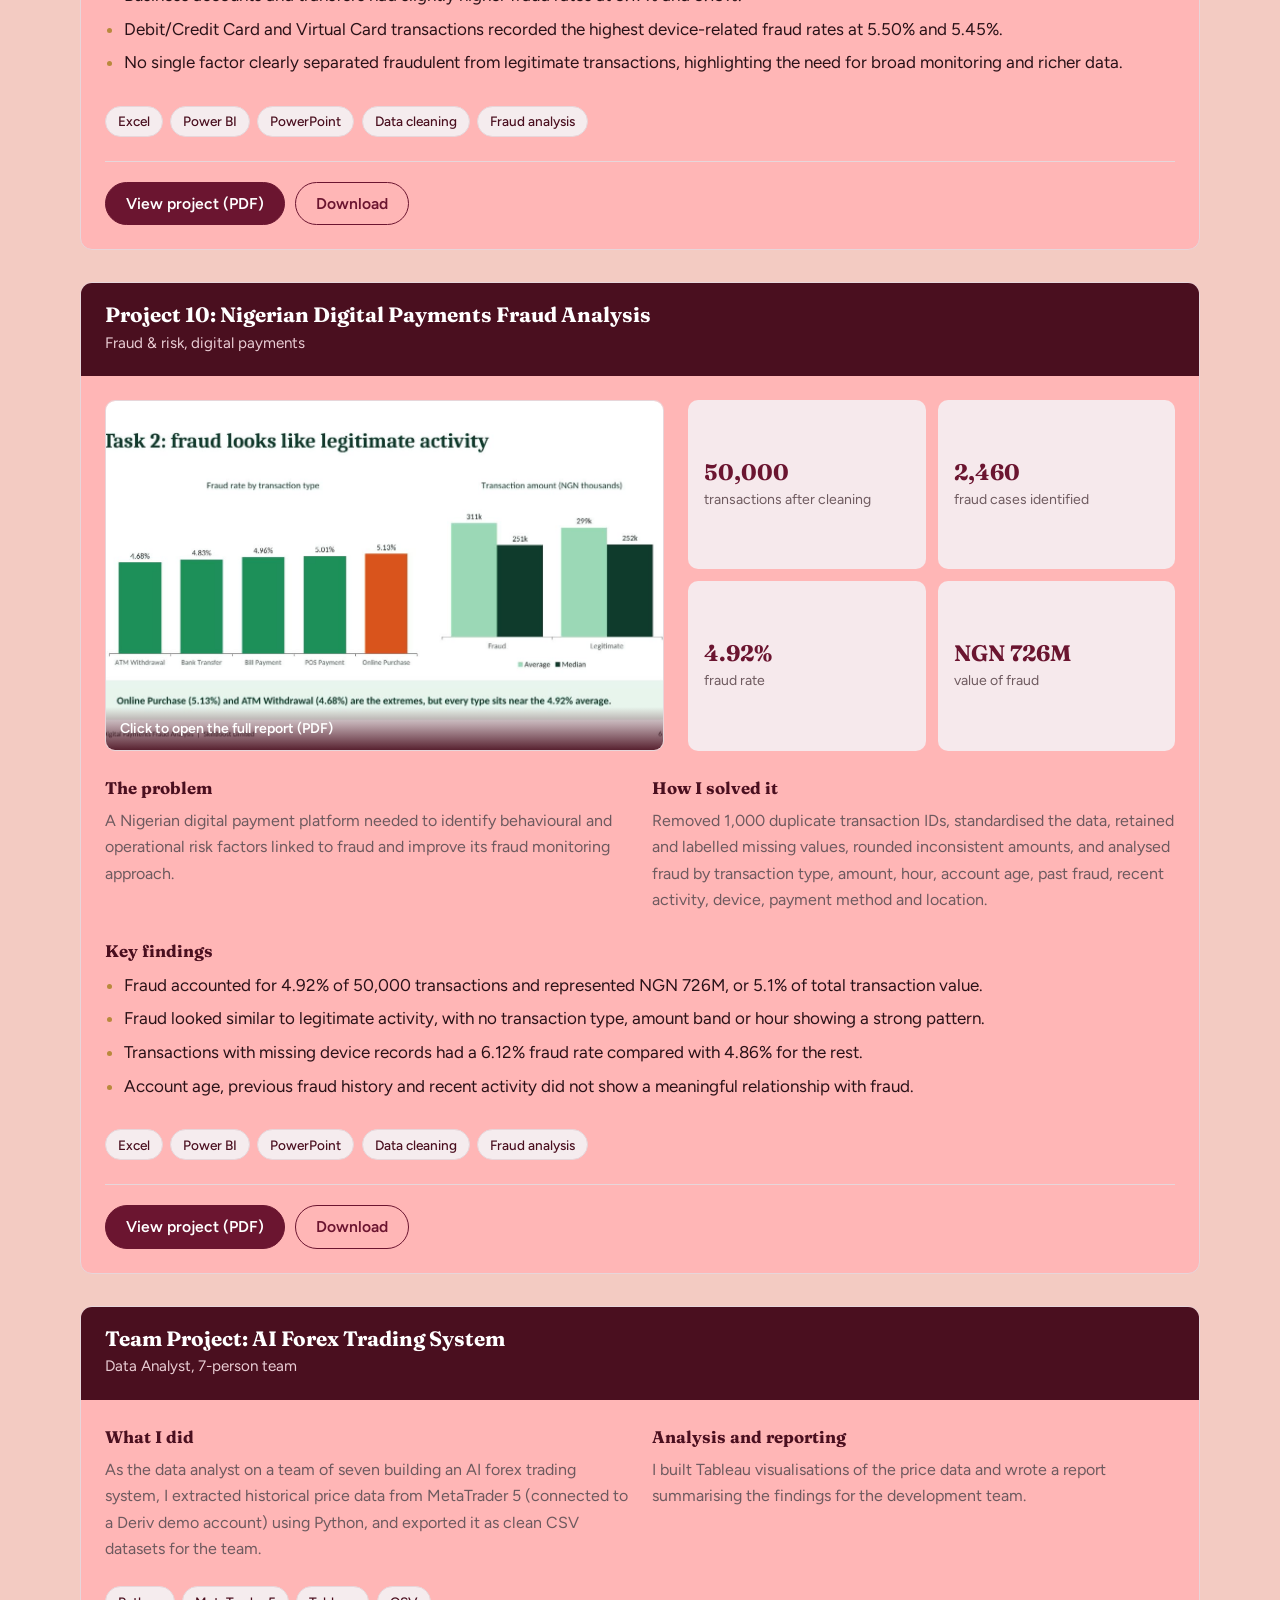
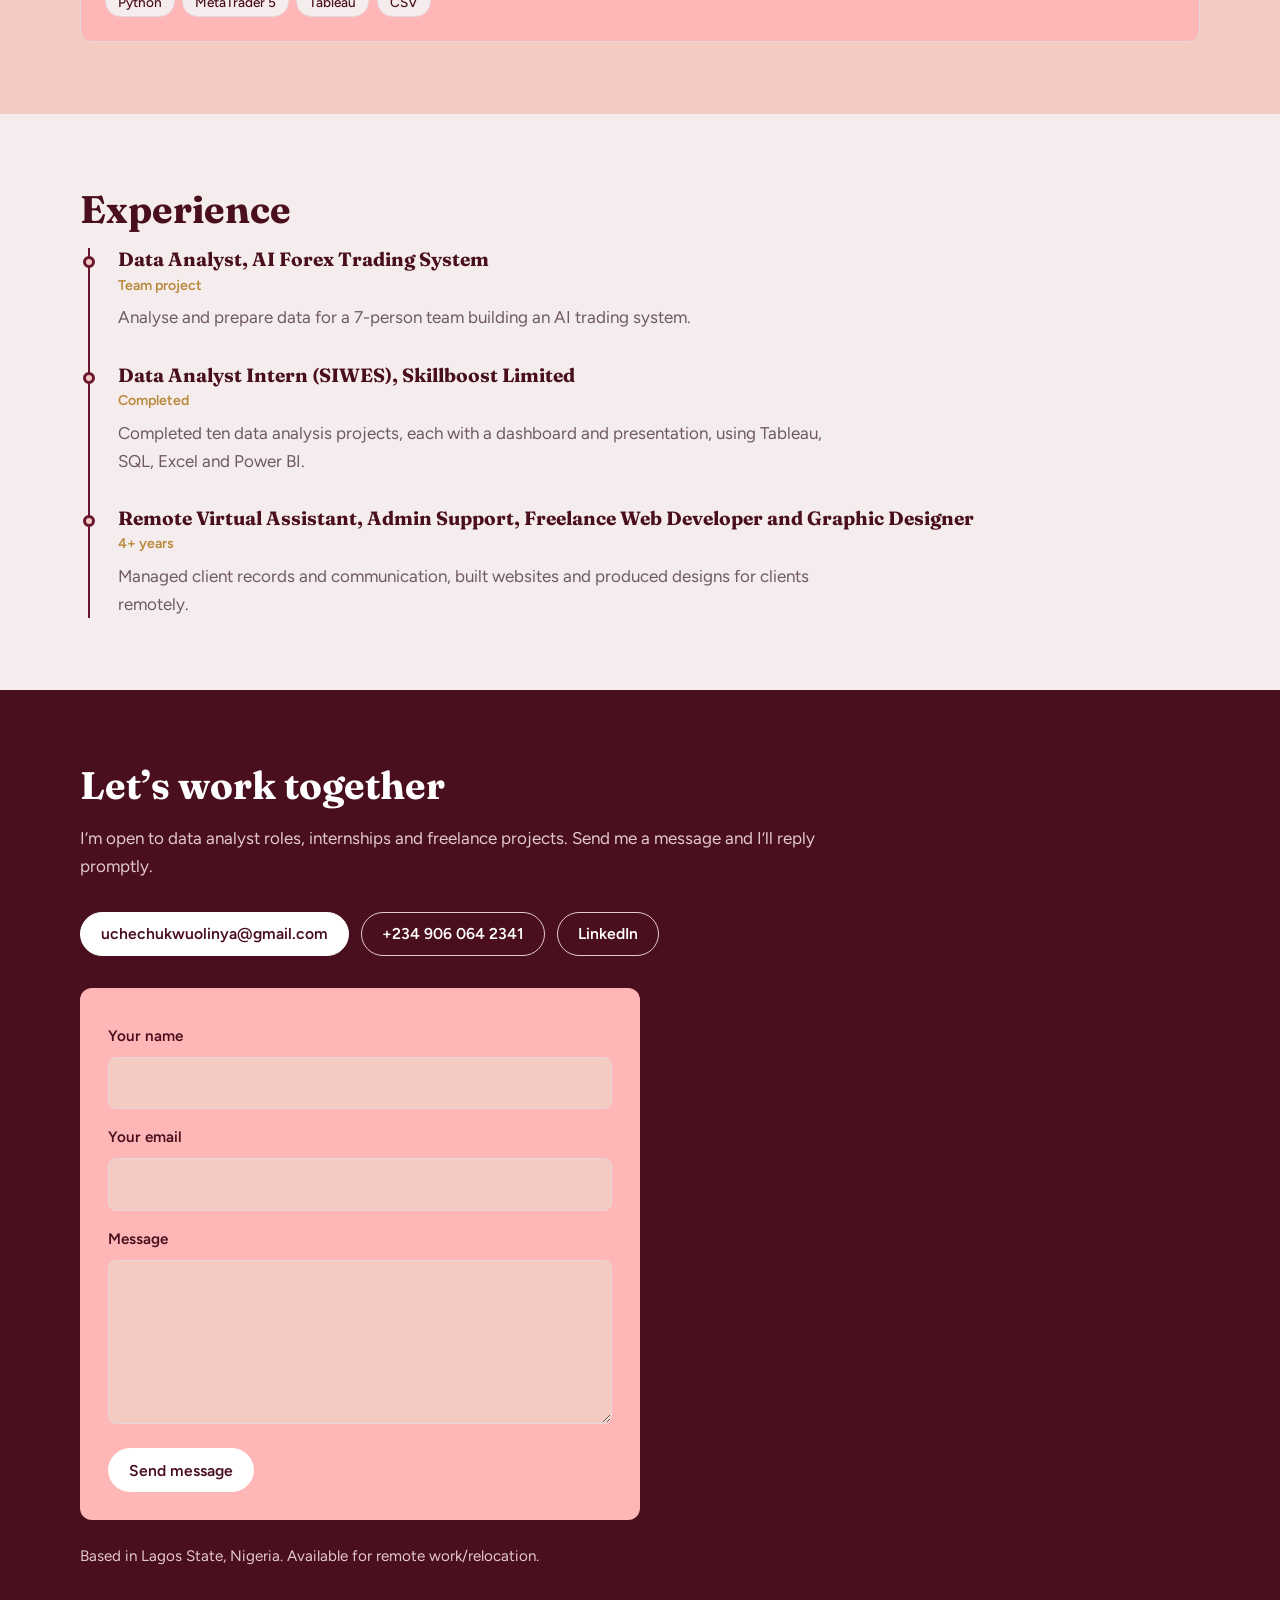
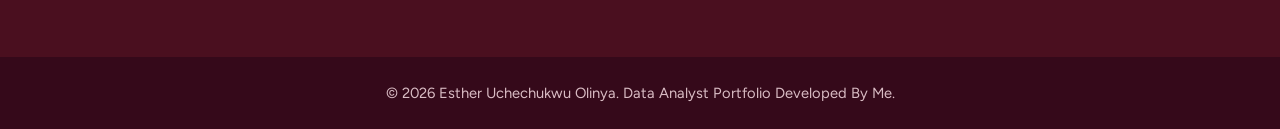
==== commit 0f417cef: "Add files via upload" ====
--- a/index.html
+++ b/index.html
@@ -281,7 +281,7 @@
   <form class="cform" action="https://formsubmit.co/uchechukwuolinya@gmail.com" method="POST">
     <input type="hidden" name="_subject" value="New portfolio message">
     <input type="hidden" name="_captcha" value="false">
-    <input type="hidden" name="_next" value="https://queentechguru.github.io/#contact">
+    <input type="hidden" name="_next" value="https://queentechguru.github.io/thanks.html">
     <input type="text" name="_honey" style="display:none">
     <label for="n">Your name</label><input id="n" name="name" required autocomplete="name">
     <label for="e">Your email</label><input id="e" name="email" type="email" required autocomplete="email">
